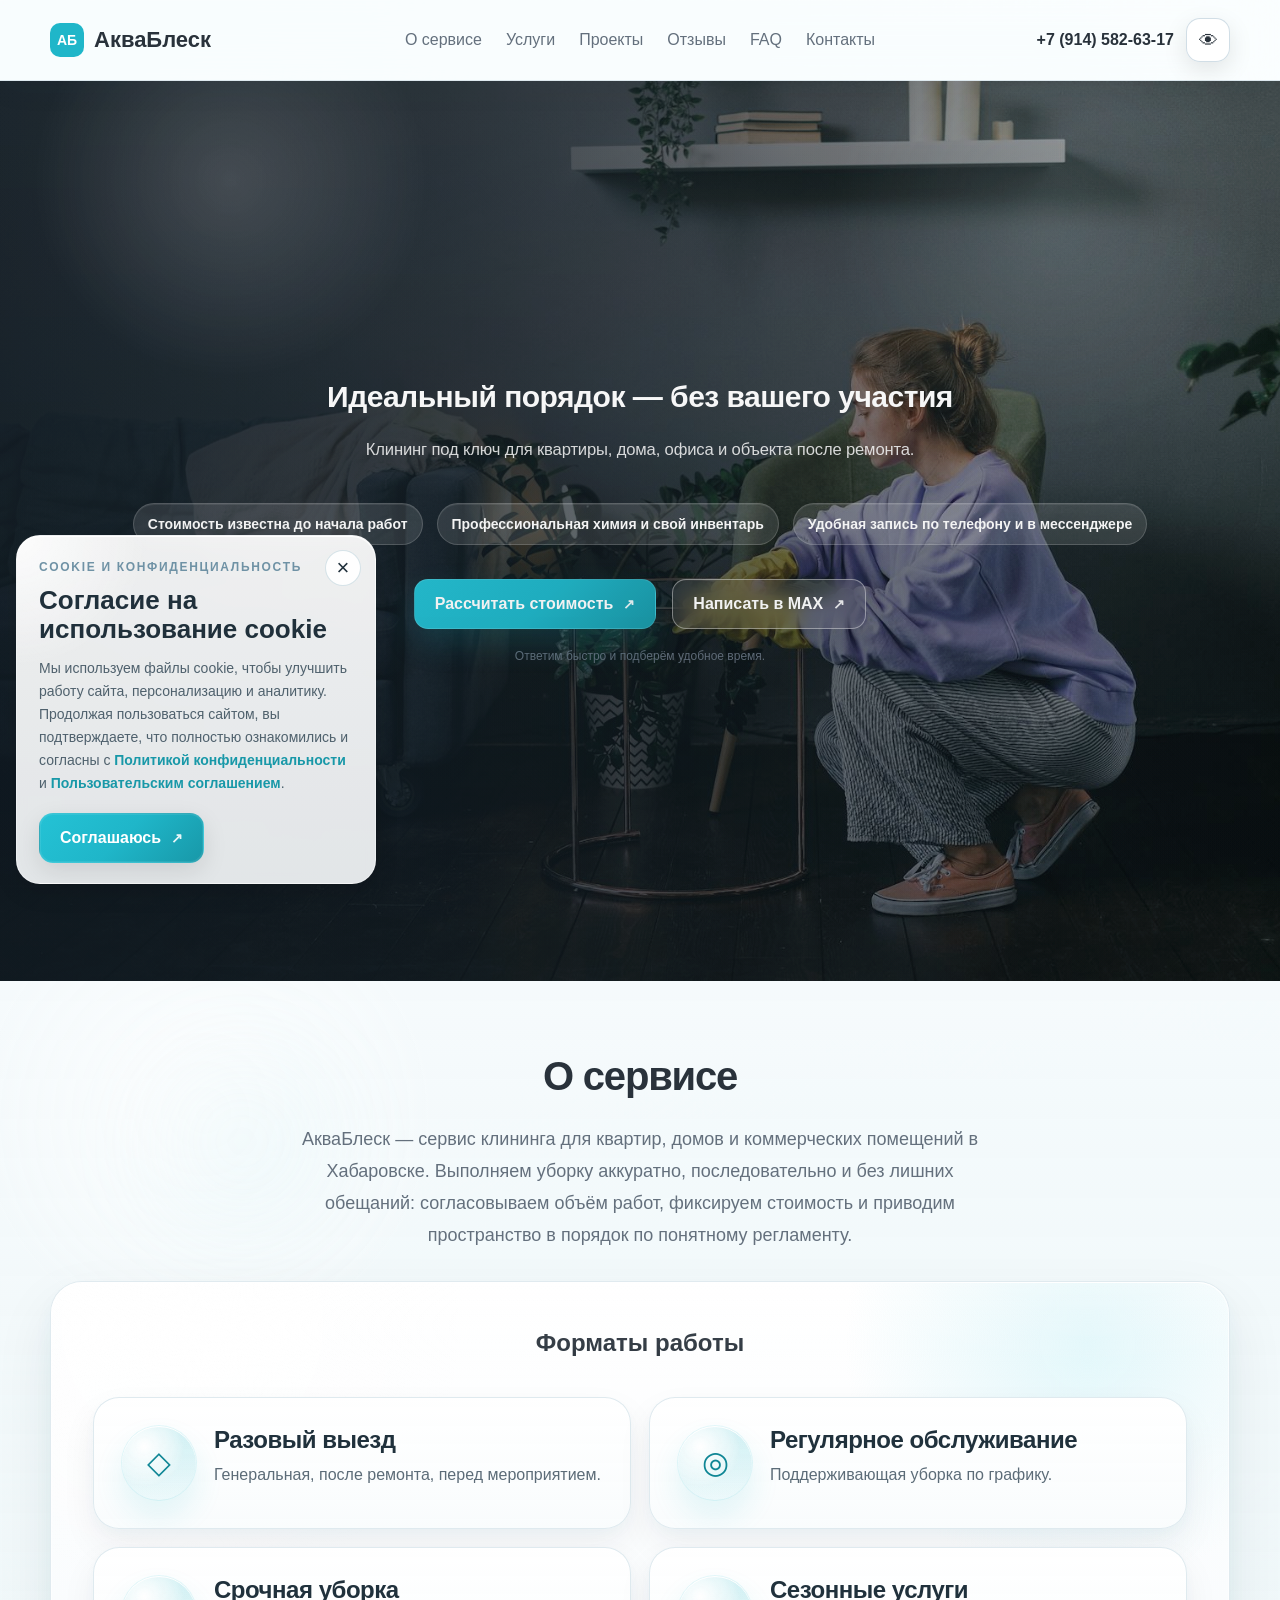
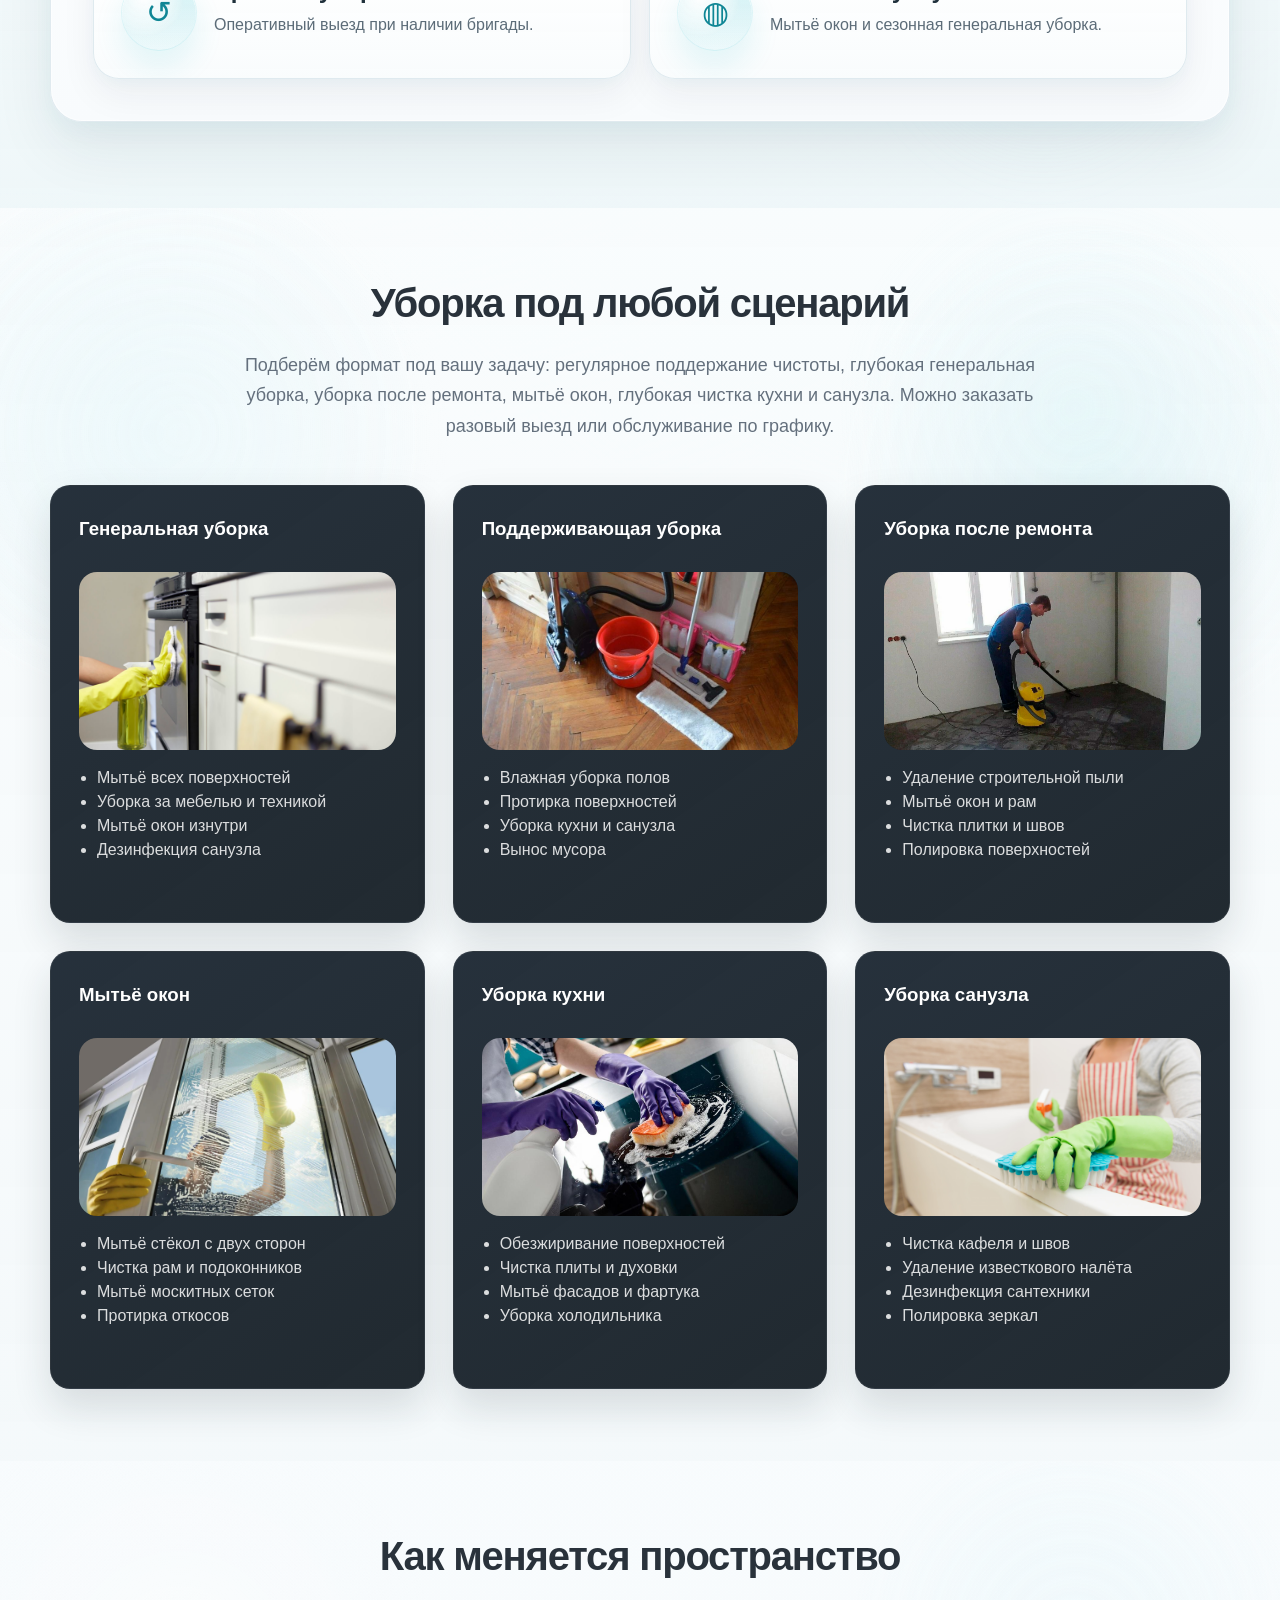
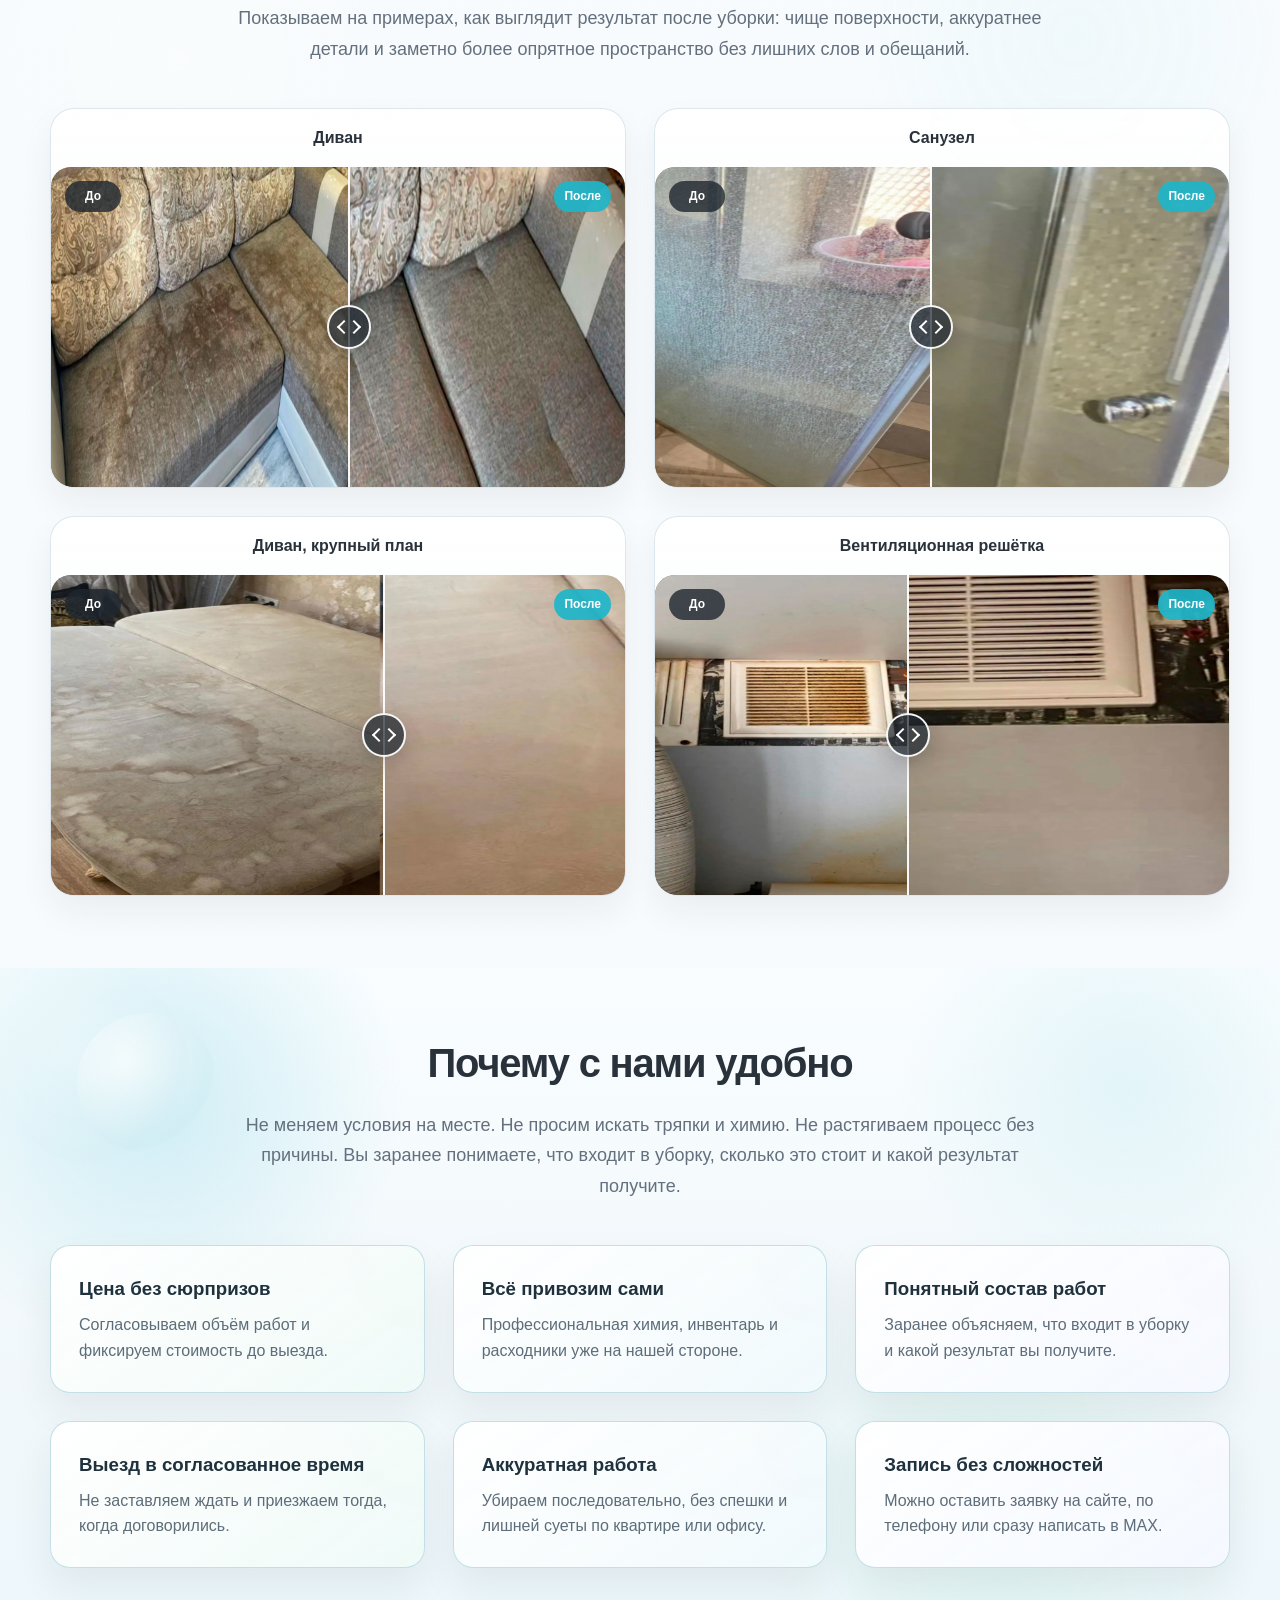
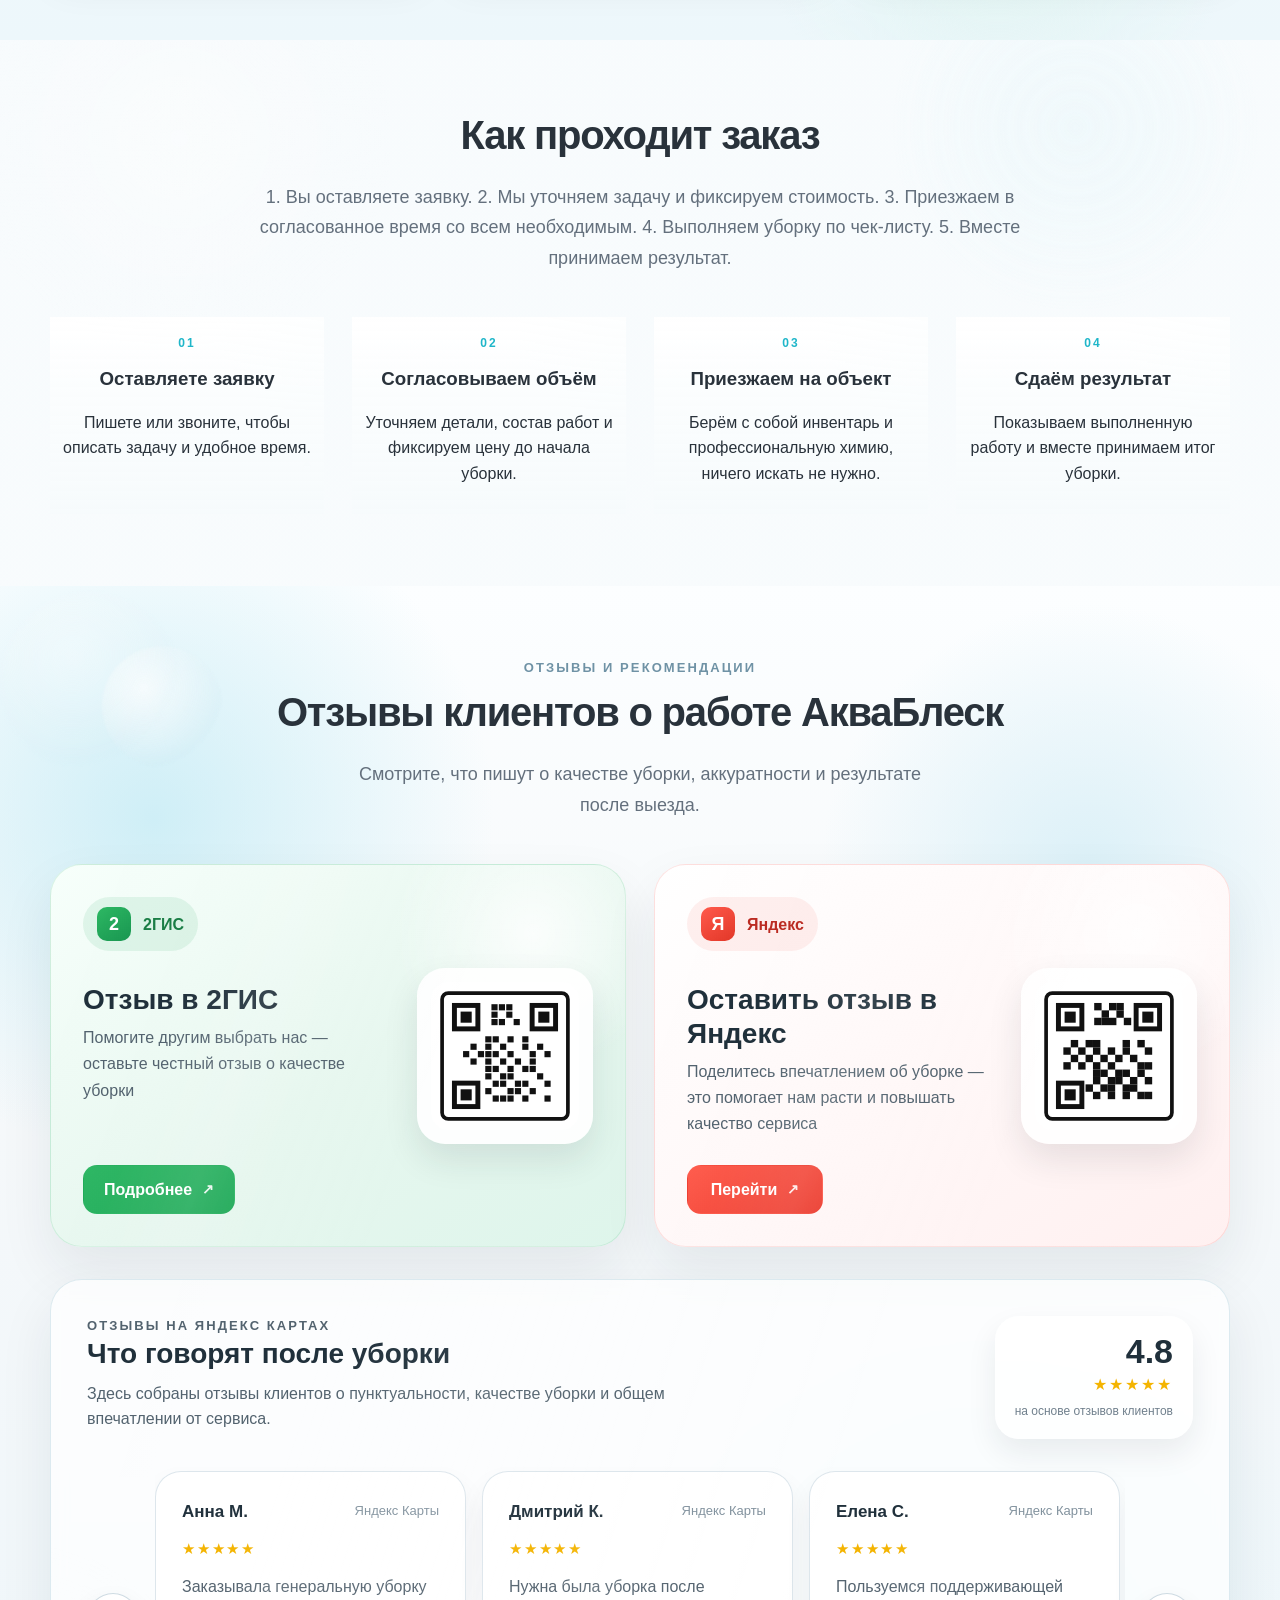
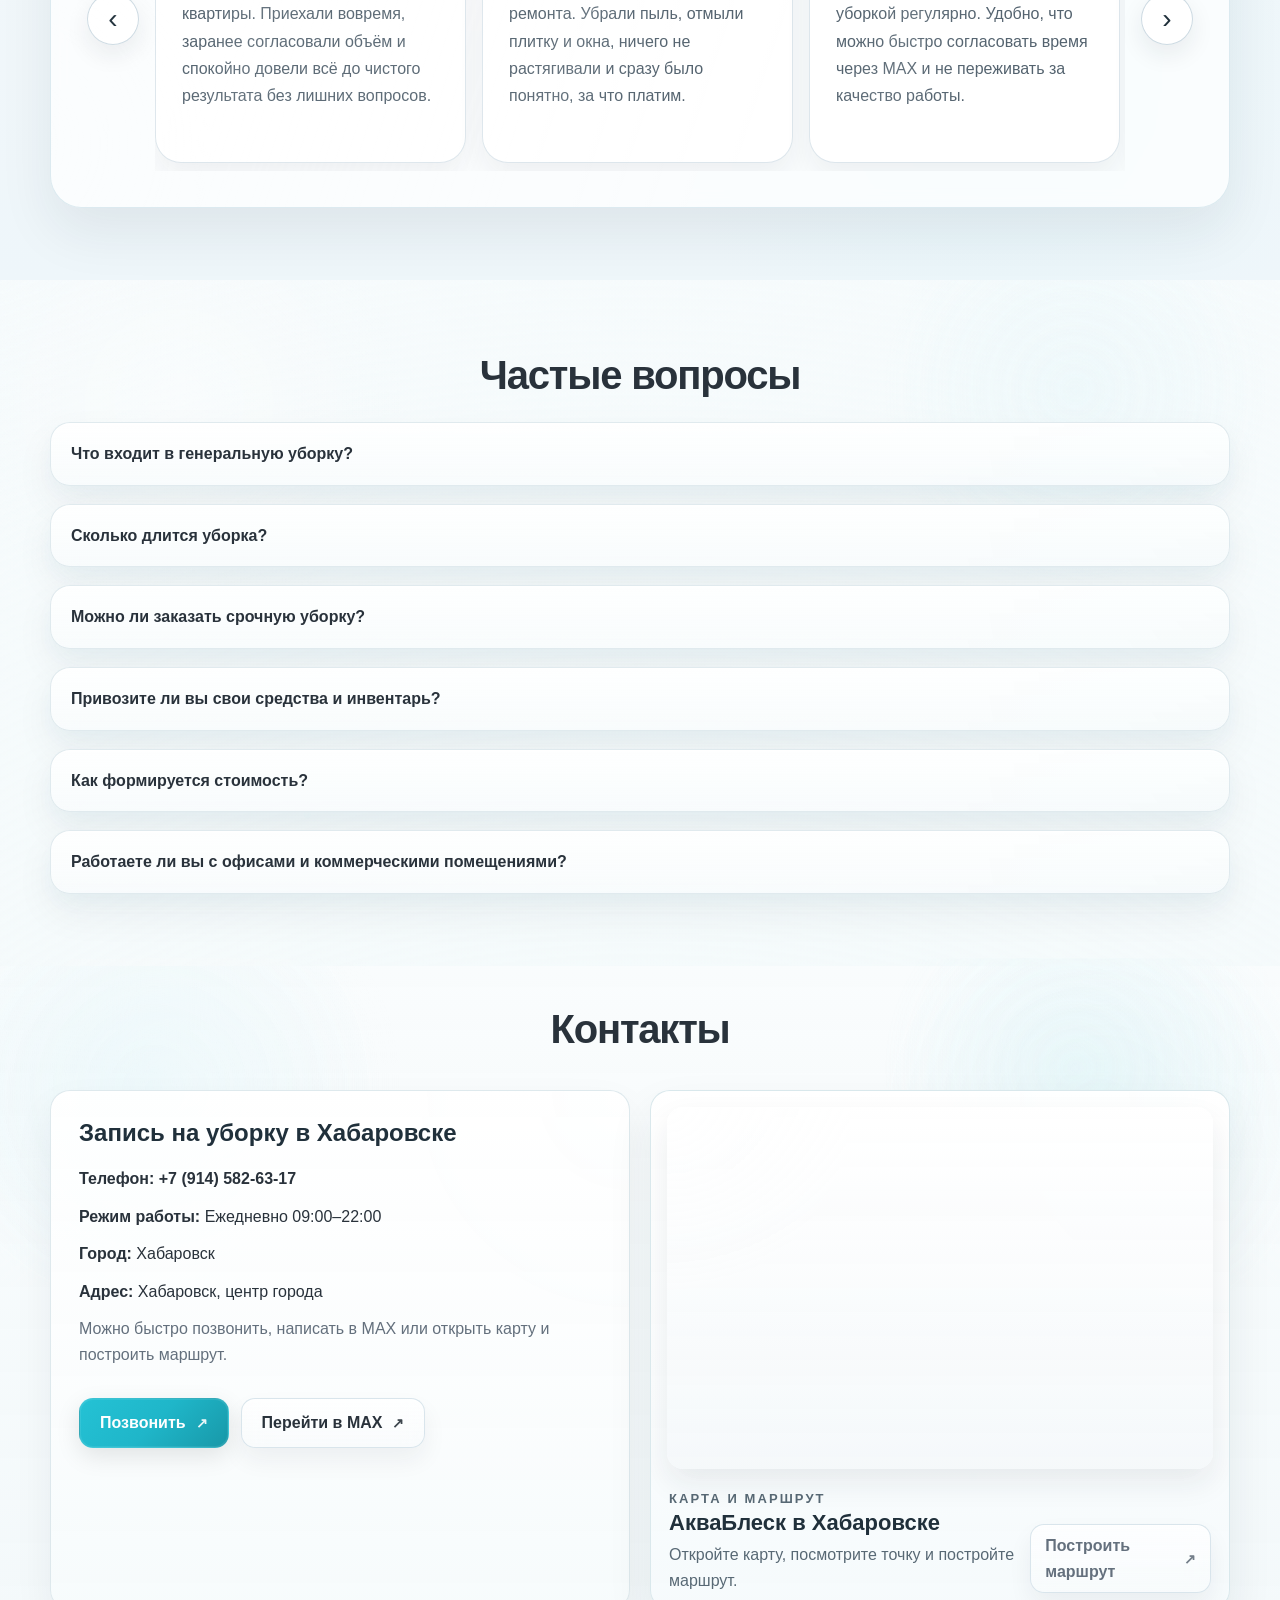
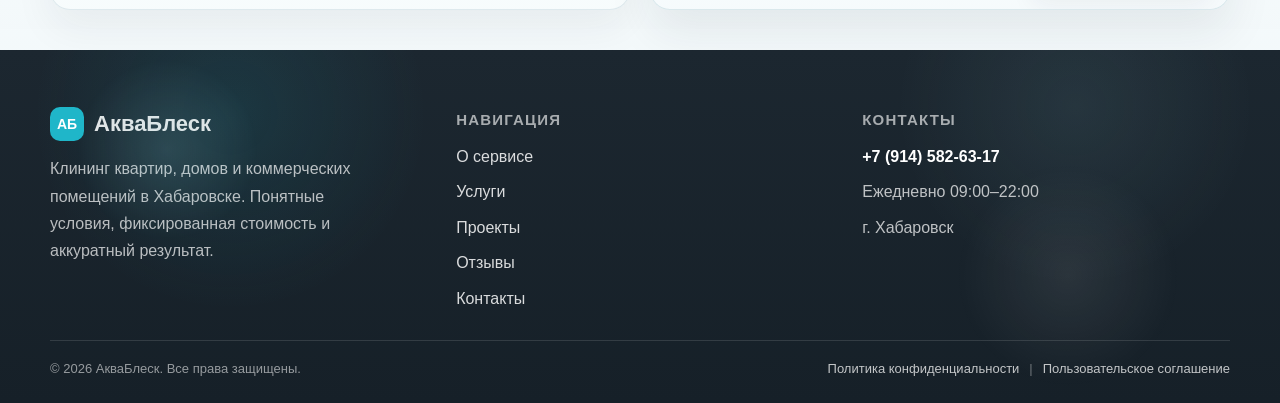
==== index.html @ ead81d48 "Initial commit Add project files and initial structure" ====
<!doctype html>
<html lang="ru">
<head>
  <meta charset="UTF-8">
  <meta name="viewport" content="width=device-width,initial-scale=1">
  <title>АкваБлеск | Клининг квартир, домов и офисов в Хабаровске</title>
  <meta name="description" content="Клининг квартир, домов и офисов в Хабаровске с фиксированной ценой до начала работ. Генеральная, поддерживающая уборка, после ремонта, окна, кухня и санузел.">
  <meta name="robots" content="index,follow,max-image-preview:large">
  <meta name="theme-color" content="#1fb6c9">
  <meta name="format-detection" content="telephone=no">
  <meta name="referrer" content="strict-origin-when-cross-origin">
  <meta name="apple-mobile-web-app-title" content="АкваБлеск">
  <meta name="application-name" content="АкваБлеск">
  <meta name="msapplication-TileColor" content="#1fb6c9">
  <meta name="geo.region" content="RU-KHA">
  <meta name="geo.placename" content="Хабаровск">
  <meta name="ICBM" content="48.480223, 135.071917">
  <link rel="canonical" href="./">
  <meta property="og:url" content="./">
  <meta http-equiv="Content-Security-Policy" content="default-src 'self'; img-src 'self' data: https:; style-src 'self'; script-src 'self'; font-src 'self' data:; frame-src 'self' https://www.google.com https://maps.google.com https://www.google.ru; object-src 'none'; base-uri 'self'; form-action 'self'; frame-ancestors 'none'; upgrade-insecure-requests">
  <meta http-equiv="Permissions-Policy" content="geolocation=(), microphone=(), camera=()">
  <meta property="og:type" content="website">
  <meta property="og:locale" content="ru_RU">
  <meta property="og:title" content="АкваБлеск | Клининг квартир, домов и офисов в Хабаровске">
  <meta property="og:description" content="Клининг в Хабаровске с фиксированной ценой до начала работ: квартиры, дома, офисы, после ремонта, окна, кухня и санузел.">
  <meta property="og:image" content="assets/hero-bg.jpg">
  <meta name="twitter:card" content="summary_large_image">
  <meta name="twitter:title" content="АкваБлеск | Клининг квартир, домов и офисов в Хабаровске">
  <meta name="twitter:description" content="Клининг в Хабаровске с фиксированной ценой, понятными условиями и быстрым расчётом стоимости.">
  <link rel="preload" as="image" href="assets/hero-bg.jpg" fetchpriority="high">
  <link rel="icon" type="image/svg+xml" href="favicon.svg">
  <link rel="icon" type="image/png" sizes="16x16" href="favicon-16x16.png">
  <link rel="icon" type="image/png" sizes="32x32" href="favicon-32x32.png">
  <link rel="icon" type="image/x-icon" href="favicon.ico">
  <link rel="apple-touch-icon" sizes="180x180" href="apple-touch-icon.png">
  <link rel="manifest" href="site.webmanifest">
  <script src="accessibility.js"></script>
  <link rel="stylesheet" href="style.css">
  <script type="application/ld+json">
    {
      "@context": "https://schema.org",
      "@type": "CleaningService",
      "@id": "./#organization",
      "name": "АкваБлеск",
      "description": "Клининг квартир, домов и офисов в Хабаровске с фиксированной ценой до начала работ.",
      "url": "./",
      "image": "assets/hero-bg.jpg",
      "logo": "favicon-512x512.png",
      "telephone": "+7-914-582-63-17",
      "priceRange": "$$",
      "areaServed": "Хабаровск",
      "address": {
        "@type": "PostalAddress",
        "addressLocality": "Хабаровск",
        "streetAddress": "центр города",
        "addressCountry": "RU"
      },
      "openingHoursSpecification": [
        {
          "@type": "OpeningHoursSpecification",
          "dayOfWeek": [
            "Monday",
            "Tuesday",
            "Wednesday",
            "Thursday",
            "Friday",
            "Saturday",
            "Sunday"
          ],
          "opens": "09:00",
          "closes": "22:00"
        }
      ]
    }
  </script>
  <script type="application/ld+json">
    {
      "@context": "https://schema.org",
      "@type": "FAQPage",
      "mainEntity": [
        {
          "@type": "Question",
          "name": "Что входит в генеральную уборку?",
          "acceptedAnswer": {
            "@type": "Answer",
            "text": "Генеральная уборка включает мытьё всех поверхностей, полов, окон изнутри, чистку сантехники, кухонной техники, удаление пыли с труднодоступных мест, уборку за мебелью и дезинфекцию санузла."
          }
        },
        {
          "@type": "Question",
          "name": "Сколько длится уборка?",
          "acceptedAnswer": {
            "@type": "Answer",
            "text": "Время зависит от площади и типа уборки. Поддерживающая уборка однокомнатной квартиры занимает 1,5–2 часа, генеральная — 4–6 часов."
          }
        },
        {
          "@type": "Question",
          "name": "Можно ли заказать срочную уборку?",
          "acceptedAnswer": {
            "@type": "Answer",
            "text": "Да, мы выполняем срочные заказы при наличии свободной бригады."
          }
        }
      ]
    }
  </script>
</head>
<body>
  <a class="skip-link" href="#main-content">Перейти к содержимому</a>
  <header class="site-header">
    <div class="container header-row">
      <a href="./index.html" class="brand js-home-brand">
        <span class="brand-mark">АБ</span>
        <span class="brand-text">АкваБлеск</span>
      </a>
      <nav class="nav desktop-nav" aria-label="Основная навигация">
        <a href="#home/about-company">О сервисе</a>
        <a href="#home/services">Услуги</a>
        <a href="#home/projects">Проекты</a>
        <a href="#home/reviews">Отзывы</a>
        <a href="#home/faq">FAQ</a>
        <a href="#home/contacts">Контакты</a>
      </nav>
      <div class="header-utilities">
        <div class="header-actions">
          <a class="phone-link call-link" data-site-phone-link data-site-phone-text href="tel:+79145826317" aria-label="Позвонить по номеру +7 914 582 63 17">+7 (914) 582-63-17</a>
        </div>
        <button class="accessibility-toggle" type="button" data-accessibility-toggle data-tooltip="Версия для слабовидящих" aria-label="Версия для слабовидящих" title="Версия для слабовидящих" aria-pressed="false">
          <span class="accessibility-toggle__icon" aria-hidden="true">👁</span>
          <span class="sr-only">Версия для слабовидящих</span>
        </button>
        <button class="menu-toggle" type="button" aria-expanded="false" aria-controls="mobile-menu">Меню</button>
      </div>
    </div>
    <nav id="mobile-menu" class="nav mobile-nav is-hidden" aria-label="Мобильная навигация">
      <a href="#home/about-company">О сервисе</a>
      <a href="#home/services">Услуги</a>
      <a href="#home/projects">Проекты</a>
      <a href="#home/reviews">Отзывы</a>
      <a href="#home/faq">FAQ</a>
      <a href="#home/contacts">Контакты</a>
      <a class="phone-link call-link" data-site-phone-link data-site-phone-text href="tel:+79145826317" aria-label="Позвонить по номеру +7 914 582 63 17">+7 (914) 582-63-17</a>
    </nav>
  </header>

  <main id="main-content" class="view" data-view="home">
    <section id="hero" class="section hero">
      <div class="container hero-grid">
        <div class="hero-universal">
          <div class="hero-visual">
            <img src="assets/hero-bg.jpg" alt="Светлый интерьер на первом экране сайта АкваБлеск">
          </div>
          <div class="hero-content">
            <div class="hero-copy">
              <h1 class="hero-title" aria-label="Идеальный порядок — без вашего участия">
                <span class="hero-title-layout hero-title-layout-desktop" aria-hidden="true">
                  <span class="hero-line">Идеальный порядок — без вашего участия</span>
                </span>
                <span class="hero-title-layout hero-title-layout-tablet" aria-hidden="true">
                  <span class="hero-line">Идеальный порядок —</span>
                  <span class="hero-line">без вашего участия</span>
                </span>
                <span class="hero-title-layout hero-title-layout-mobile" aria-hidden="true">
                  <span class="hero-line">Идеальный порядок —</span>
                  <span class="hero-line">без вашего</span>
                  <span class="hero-line">участия</span>
                </span>
              </h1>
              <p class="lead hero-subtitle">Клининг под ключ для квартиры, дома, офиса и объекта после ремонта.</p>
              <div class="trust-points">
                <span>Стоимость известна до начала работ</span>
                <span>Профессиональная химия и свой инвентарь</span>
                <span>Удобная запись по телефону и в мессенджере</span>
              </div>
              <div class="button-row">
                <button class="button primary js-open-order-modal" type="button">Рассчитать стоимость</button>
                <a class="button outline" data-max-link data-max-variant="hero" href="https://max.ru/" target="_blank" rel="noopener noreferrer" aria-label="Написать в MAX" title="Написать в MAX">Написать в MAX</a>
              </div>
              <p class="tiny muted hero-note">Ответим быстро и подберём удобное время.</p>
            </div>
          </div>
        </div>
      </div>
    </section>

    <section id="about-company" class="section service-showcase js-reveal-section">
      <div class="container narrow-wide">
        <div class="service-intro reveal-up">
          <h2 class="section-title">О сервисе</h2>
          <p class="lead muted center">АкваБлеск — сервис клининга для квартир, домов и коммерческих помещений в Хабаровске. Выполняем уборку аккуратно, последовательно и без лишних обещаний: согласовываем объём работ, фиксируем стоимость и приводим пространство в порядок по понятному регламенту.</p>
        </div>
        <div class="work-modes-panel js-parallax-panel reveal-up">
          <h3 class="sub-title center">Форматы работы</h3>
          <div class="work-modes-grid">
            <article class="work-mode-card reveal-up" style="--card-delay: 0ms;"><span class="work-mode-icon" aria-hidden="true">◇</span><div class="work-mode-copy"><h3>Разовый выезд</h3><p>Генеральная, после ремонта, перед мероприятием.</p></div></article>
            <article class="work-mode-card reveal-up" style="--card-delay: 70ms;"><span class="work-mode-icon" aria-hidden="true">◎</span><div class="work-mode-copy"><h3>Регулярное обслуживание</h3><p>Поддерживающая уборка по графику.</p></div></article>
            <article class="work-mode-card reveal-up" style="--card-delay: 140ms;"><span class="work-mode-icon" aria-hidden="true">↺</span><div class="work-mode-copy"><h3>Срочная уборка</h3><p>Оперативный выезд при наличии бригады.</p></div></article>
            <article class="work-mode-card reveal-up" style="--card-delay: 210ms;"><span class="work-mode-icon" aria-hidden="true">◍</span><div class="work-mode-copy"><h3>Сезонные услуги</h3><p>Мытьё окон и сезонная генеральная уборка.</p></div></article>
          </div>
        </div>
      </div>
    </section>

    <section id="services" class="section soft">
      <div class="container">
        <h2 class="section-title">Уборка под любой сценарий</h2>
        <p class="lead muted center section-subtitle">Подберём формат под вашу задачу: регулярное поддержание чистоты, глубокая генеральная уборка, уборка после ремонта, мытьё окон, глубокая чистка кухни и санузла. Можно заказать разовый выезд или обслуживание по графику.</p>
        <div class="grid three service-grid">
          <article class="service-card"><div class="service-card-body"><h3>Генеральная уборка</h3><div class="service-photo"><img src="assets/service-general-2026.jpg" alt="Генеральная уборка"></div><ul><li>Мытьё всех поверхностей</li><li>Уборка за мебелью и техникой</li><li>Мытьё окон изнутри</li><li>Дезинфекция санузла</li></ul></div></article>
          <article class="service-card"><div class="service-card-body"><h3>Поддерживающая уборка</h3><div class="service-photo"><img src="assets/service-maintenance-2026.jpg" alt="Поддерживающая уборка"></div><ul><li>Влажная уборка полов</li><li>Протирка поверхностей</li><li>Уборка кухни и санузла</li><li>Вынос мусора</li></ul></div></article>
          <article class="service-card"><div class="service-card-body"><h3>Уборка после ремонта</h3><div class="service-photo"><img src="assets/service-renovation-2026.jpg" alt="Уборка после ремонта"></div><ul><li>Удаление строительной пыли</li><li>Мытьё окон и рам</li><li>Чистка плитки и швов</li><li>Полировка поверхностей</li></ul></div></article>
          <article class="service-card"><div class="service-card-body"><h3>Мытьё окон</h3><div class="service-photo"><img src="assets/service-windows-2026.jpg" alt="Мытьё окон"></div><ul><li>Мытьё стёкол с двух сторон</li><li>Чистка рам и подоконников</li><li>Мытьё москитных сеток</li><li>Протирка откосов</li></ul></div></article>
          <article class="service-card"><div class="service-card-body"><h3>Уборка кухни</h3><div class="service-photo"><img src="assets/service-kitchen-2026.jpg" alt="Уборка кухни"></div><ul><li>Обезжиривание поверхностей</li><li>Чистка плиты и духовки</li><li>Мытьё фасадов и фартука</li><li>Уборка холодильника</li></ul></div></article>
          <article class="service-card"><div class="service-card-body"><h3>Уборка санузла</h3><div class="service-photo"><img src="assets/service-bathroom-2026.jpg" alt="Уборка санузла"></div><ul><li>Чистка кафеля и швов</li><li>Удаление известкового налёта</li><li>Дезинфекция сантехники</li><li>Полировка зеркал</li></ul></div></article>
        </div>
      </div>
    </section>

    <section id="projects" class="section">
      <div class="container narrow-wide">
        <h2 class="section-title">Как меняется пространство</h2>
        <p class="lead muted center section-subtitle">Показываем на примерах, как выглядит результат после уборки: чище поверхности, аккуратнее детали и заметно более опрятное пространство без лишних слов и обещаний.</p>
        <div class="grid two before-after-sliders">
          <article class="compare-card">
            <p class="center strong">Диван</p>
            <div class="compare-slider" data-start="52">
                  <img class="compare-base" src="assets/after-living-gray-2026.jpg" alt="После — Диван">
              <div class="compare-overlay" style="width:52%;">
                    <img src="assets/before-living-gray-2026.jpg" alt="До — Диван">
              </div>
              <span class="compare-label before">До</span>
              <span class="compare-label after">После</span>
              <div class="compare-divider" style="left:52%;"><span></span></div>
              <input class="compare-range" type="range" min="0" max="100" value="52" aria-label="Сравнение фото дивана">
            </div>
          </article>
          <article class="compare-card">
            <p class="center strong">Санузел</p>
            <div class="compare-slider" data-start="48">
                  <img class="compare-base" src="assets/after-shower-2026.jpg" alt="После — Санузел">
              <div class="compare-overlay" style="width:48%;">
                    <img src="assets/before-shower-2026.jpg" alt="До — Санузел">
              </div>
              <span class="compare-label before">До</span>
              <span class="compare-label after">После</span>
              <div class="compare-divider" style="left:48%;"><span></span></div>
              <input class="compare-range" type="range" min="0" max="100" value="48" aria-label="Сравнение фото санузла">
            </div>
          </article>
          <article class="compare-card">
            <p class="center strong">Диван, крупный план</p>
            <div class="compare-slider" data-start="58">
                  <img class="compare-base" src="assets/after-living-beige-2026.jpg" alt="После — Диван, крупный план">
              <div class="compare-overlay" style="width:58%;">
                    <img src="assets/before-living-beige-2026.jpg" alt="До — Диван, крупный план">
              </div>
              <span class="compare-label before">До</span>
              <span class="compare-label after">После</span>
              <div class="compare-divider" style="left:58%;"><span></span></div>
              <input class="compare-range" type="range" min="0" max="100" value="58" aria-label="Сравнение фото дивана крупный план">
            </div>
          </article>
          <article class="compare-card">
            <p class="center strong">Вентиляционная решётка</p>
            <div class="compare-slider" data-start="44">
                  <img class="compare-base" src="assets/after-vent-2026.jpg" alt="После — Вентиляционная решётка">
              <div class="compare-overlay" style="width:44%;">
                    <img src="assets/before-vent-2026.jpg" alt="До — Вентиляционная решётка">
              </div>
              <span class="compare-label before">До</span>
              <span class="compare-label after">После</span>
              <div class="compare-divider" style="left:44%;"><span></span></div>
              <input class="compare-range" type="range" min="0" max="100" value="44" aria-label="Сравнение фото вентиляционной решётки">
            </div>
          </article>
        </div>
      </div>
    </section>

    <section class="section advantages-section">
      <div class="container">
        <h2 class="section-title">Почему с нами удобно</h2>
        <p class="lead muted center section-subtitle">Не меняем условия на месте. Не просим искать тряпки и химию. Не растягиваем процесс без причины. Вы заранее понимаете, что входит в уборку, сколько это стоит и какой результат получите.</p>
        <div class="grid three advantages-grid">
          <article class="card advantage-tone"><h3>Цена без сюрпризов</h3><p>Согласовываем объём работ и фиксируем стоимость до выезда.</p></article>
          <article class="card advantage-tone"><h3>Всё привозим сами</h3><p>Профессиональная химия, инвентарь и расходники уже на нашей стороне.</p></article>
          <article class="card advantage-tone"><h3>Понятный состав работ</h3><p>Заранее объясняем, что входит в уборку и какой результат вы получите.</p></article>
          <article class="card advantage-tone"><h3>Выезд в согласованное время</h3><p>Не заставляем ждать и приезжаем тогда, когда договорились.</p></article>
          <article class="card advantage-tone"><h3>Аккуратная работа</h3><p>Убираем последовательно, без спешки и лишней суеты по квартире или офису.</p></article>
          <article class="card advantage-tone"><h3>Запись без сложностей</h3><p>Можно оставить заявку на сайте, по телефону или сразу написать в MAX.</p></article>
        </div>
      </div>
    </section>

    <section class="section">
      <div class="container">
        <h2 class="section-title">Как проходит заказ</h2>
        <p class="lead muted center section-subtitle">1. Вы оставляете заявку. 2. Мы уточняем задачу и фиксируем стоимость. 3. Приезжаем в согласованное время со всем необходимым. 4. Выполняем уборку по чек-листу. 5. Вместе принимаем результат.</p>
        <div class="grid four centered-grid">
          <article class="step-card"><span class="step-num">01</span><h3>Оставляете заявку</h3><p>Пишете или звоните, чтобы описать задачу и удобное время.</p></article>
          <article class="step-card"><span class="step-num">02</span><h3>Согласовываем объём</h3><p>Уточняем детали, состав работ и фиксируем цену до начала уборки.</p></article>
          <article class="step-card"><span class="step-num">03</span><h3>Приезжаем на объект</h3><p>Берём с собой инвентарь и профессиональную химию, ничего искать не нужно.</p></article>
          <article class="step-card"><span class="step-num">04</span><h3>Сдаём результат</h3><p>Показываем выполненную работу и вместе принимаем итог уборки.</p></article>
        </div>
      </div>
    </section>


    <section id="reviews" class="section reviews-section">
      <div class="container">
        <div class="section-heading">
          <p class="eyebrow">Отзывы и рекомендации</p>
          <h2 class="section-title left">Отзывы клиентов о работе АкваБлеск</h2>
          <p class="lead muted reviews-lead">Смотрите, что пишут о качестве уборки, аккуратности и результате после выезда.</p>
        </div>
        <div class="grid two review-cards">
          <article class="review-card review-card-gis" data-review-card="gis">
            <div class="review-copy">
              <div class="review-logo review-logo-gis">
                <span class="review-logo-mark">2</span>
                <span class="review-logo-text">2ГИС</span>
              </div>
              <h3 data-review-title>Оставить отзыв в 2ГИС</h3>
              <p data-review-text>Если уже работали с нами, можно быстро перейти на страницу компании и оставить отзыв о качестве уборки.</p>
              <a class="button review-button gis-solid" data-review-link href="#" target="_blank" rel="noopener noreferrer">Перейти к отзыву</a>
            </div>
            <div class="qr-shell">
              <a data-review-qr-link href="#" target="_blank" rel="noopener noreferrer" aria-label="Открыть QR-ссылку 2ГИС">
                <img data-review-qr src="assets/qr-2gis.svg" alt="QR-код для отзыва в 2ГИС">
              </a>
            </div>
          </article>
          <article class="review-card review-card-yandex" data-review-card="yandex">
            <div class="review-copy">
              <div class="review-logo review-logo-yandex">
                <span class="review-logo-mark">Я</span>
                <span class="review-logo-text">Яндекс</span>
              </div>
              <h3 data-review-title>Оставить отзыв в Яндекс</h3>
              <p data-review-text>Переходите на карточку компании в Яндекс Картах и поделитесь впечатлением о результате уборки.</p>
              <a class="button review-button yandex-solid" data-review-link href="#" target="_blank" rel="noopener noreferrer">Перейти</a>
            </div>
            <div class="qr-shell">
              <a data-review-qr-link href="#" target="_blank" rel="noopener noreferrer" aria-label="Открыть QR-ссылку Яндекс">
                <img data-review-qr src="assets/qr-yandex.svg" alt="QR-код для отзыва в Яндекс">
              </a>
            </div>
          </article>
        </div>
        <div class="reviews-widget">
          <div class="reviews-widget-head">
            <div>
              <p class="eyebrow widget-eyebrow">Отзывы на Яндекс Картах</p>
              <h3>Что говорят после уборки</h3>
              <p>Здесь собраны отзывы клиентов о пунктуальности, качестве уборки и общем впечатлении от сервиса.</p>
            </div>
            <div class="reviews-widget-rating">
              <span class="rating-value">4.8</span>
              <span class="rating-stars">★★★★★</span>
              <span class="rating-note">на основе отзывов клиентов</span>
            </div>
          </div>
          <div class="reviews-slider-shell">
            <button class="reviews-nav reviews-prev" type="button" aria-label="Показать предыдущие отзывы">‹</button>
            <div class="reviews-slider" data-slider="reviews">
              <article class="review-slide">
                <div class="review-slide-head">
                  <strong>Анна М.</strong>
                  <span>Яндекс Карты</span>
                </div>
                <div class="review-slide-stars">★★★★★</div>
                <p>Заказывала генеральную уборку квартиры. Приехали вовремя, заранее согласовали объём и спокойно довели всё до чистого результата без лишних вопросов.</p>
              </article>
              <article class="review-slide">
                <div class="review-slide-head">
                  <strong>Дмитрий К.</strong>
                  <span>Яндекс Карты</span>
                </div>
                <div class="review-slide-stars">★★★★★</div>
                <p>Нужна была уборка после ремонта. Убрали пыль, отмыли плитку и окна, ничего не растягивали и сразу было понятно, за что платим.</p>
              </article>
              <article class="review-slide">
                <div class="review-slide-head">
                  <strong>Елена С.</strong>
                  <span>Яндекс Карты</span>
                </div>
                <div class="review-slide-stars">★★★★★</div>
            <p>Пользуемся поддерживающей уборкой регулярно. Удобно, что можно быстро согласовать время через MAX и не переживать за качество работы.</p>
              </article>
              <article class="review-slide">
                <div class="review-slide-head">
                  <strong>Марина П.</strong>
                  <span>Яндекс Карты</span>
                </div>
                <div class="review-slide-stars">★★★★★</div>
                <p>Заказывала уборку кухни и санузла. Хорошо отмыли сложные места, плитку и смесители, после визита всё выглядело действительно аккуратно и свежо.</p>
              </article>
            </div>
            <button class="reviews-nav reviews-next" type="button" aria-label="Показать следующие отзывы">›</button>
          </div>
        </div>
      </div>
    </section>

    <section id="faq" class="section">
      <div class="container narrow">
        <h2 class="section-title">Частые вопросы</h2>
        <div class="faq-list">
          <article class="faq-item"><button class="faq-trigger" type="button" aria-expanded="false">Что входит в генеральную уборку?</button><div class="faq-content"><p>Состав работ зависит от задачи, но обычно включает глубокую уборку всех поверхностей, полов, кухни, санузла, техники, пыли в труднодоступных местах и другие согласованные зоны.</p></div></article>
          <article class="faq-item"><button class="faq-trigger" type="button" aria-expanded="false">Сколько длится уборка?</button><div class="faq-content"><p>Точное время зависит от площади, степени загрязнения и выбранного формата. После уточнения задачи сразу говорим ориентир по времени и стоимости.</p></div></article>
          <article class="faq-item"><button class="faq-trigger" type="button" aria-expanded="false">Можно ли заказать срочную уборку?</button><div class="faq-content"><p>Да, если на нужное время есть свободное окно в графике. Лучше написать или позвонить как можно раньше, чтобы мы сразу проверили выезд.</p></div></article>
          <article class="faq-item"><button class="faq-trigger" type="button" aria-expanded="false">Привозите ли вы свои средства и инвентарь?</button><div class="faq-content"><p>Да. Мы приезжаем со своей химией, инвентарём и расходниками, поэтому вам не нужно ничего готовить заранее.</p></div></article>
          <article class="faq-item"><button class="faq-trigger" type="button" aria-expanded="false">Как формируется стоимость?</button><div class="faq-content"><p>Стоимость зависит от площади, состояния помещения и состава работ. Сначала уточняем задачу, после этого фиксируем цену до начала уборки.</p></div></article>
          <article class="faq-item"><button class="faq-trigger" type="button" aria-expanded="false">Работаете ли вы с офисами и коммерческими помещениями?</button><div class="faq-content"><p>Да, берём в работу офисы, кабинеты, небольшие коммерческие помещения и другие объекты, где нужна регулярная или разовая уборка.</p></div></article>
        </div>
      </div>
    </section>

    <section id="contacts" class="section soft">
      <div class="container">
        <h2 class="section-title">Контакты</h2>
        <div class="grid two contacts-grid">
          <div class="cardless contact-block">
            <h3>Запись на уборку в Хабаровске</h3>
            <p><strong>Телефон:</strong> <a class="call-link phone-link" data-site-phone-link data-site-phone-text href="tel:+79145826317" aria-label="Позвонить по номеру +7 914 582 63 17">+7 (914) 582-63-17</a></p>
            <p><strong>Режим работы:</strong> <span data-site-hours>Ежедневно с 09:00 до 22:00</span></p>
            <p><strong>Город:</strong> <span data-site-city>Хабаровск</span></p>
            <p><strong>Адрес:</strong> <span data-map-address-text>Хабаровск, центр города</span></p>
            <p class="muted">Можно быстро позвонить, написать в MAX или открыть карту и построить маршрут.</p>
            <div class="button-row"><a class="button primary call-link" data-site-phone-link href="tel:+79145826317" aria-label="Позвонить по номеру +7 914 582 63 17">Позвонить</a><a class="button outline" data-max-link data-max-variant="contacts" href="https://max.ru/" target="_blank" rel="noopener noreferrer" aria-label="Перейти в MAX" title="Перейти в MAX">Написать в MAX</a></div>
          </div>
          <div class="map-card map-box">
            <div class="map-frame-shell">
              <iframe class="map-frame" data-map-embed title="Карта АкваБлеск" loading="lazy" referrerpolicy="no-referrer-when-downgrade" src="about:blank"></iframe>
            </div>
            <div class="map-meta">
              <div>
                <p class="eyebrow">Карта и маршрут</p>
                <h3 data-map-title>АкваБлеск в Хабаровске</h3>
                <p data-map-note>Откройте карту, чтобы посмотреть точку, адрес и построить маршрут.</p>
              </div>
              <a class="button outline small" data-map-route href="https://www.google.com/maps" target="_blank" rel="noopener noreferrer">Построить маршрут</a>
            </div>
          </div>
        </div>
      </div>
    </section>
  </main>

  <main class="view is-hidden" data-view="services-page">
    <section class="section"><div class="container narrow-wide"><h1 class="section-title">Наши услуги</h1><div class="page-stack"><article class="page-service"><img src="assets/service-general-2026.jpg" alt="Генеральная уборка"><div><h2>Генеральная уборка</h2><p>Подходит, когда нужно привести квартиру, дом или офис в полный порядок: тщательно пройтись по поверхностям, кухне, санузлу и всем зонам, которые давно откладывались.</p><a class="button primary" href="#home/calculator">Рассчитать стоимость</a></div></article><article class="page-service reverse"><img src="assets/service-maintenance-2026.jpg" alt="Поддерживающая уборка"><div><h2>Поддерживающая уборка</h2><p>Регулярный формат для тех, кто хочет поддерживать чистоту без постоянной нагрузки на себя. Согласовываем график и приезжаем в удобное время.</p><a class="button primary" href="#home/calculator">Рассчитать стоимость</a></div></article><article class="page-service"><img src="assets/service-renovation-2026.jpg" alt="Уборка после ремонта"><div><h2>Уборка после ремонта</h2><p>Убираем строительную пыль, следы смесей, загрязнения на плитке, окнах и поверхностях, чтобы помещение было готово к нормальной жизни или работе.</p><a class="button primary" href="#home/calculator">Рассчитать стоимость</a></div></article><article class="page-service reverse"><img src="assets/service-windows-2026.jpg" alt="Мытьё окон"><div><h2>Мытьё окон</h2><p>Отмываем стёкла, рамы, подоконники и откосы, чтобы окна снова пропускали свет и выглядели аккуратно без разводов и пыли.</p><a class="button primary" href="#home/calculator">Рассчитать стоимость</a></div></article><article class="page-service"><img src="assets/service-kitchen-2026.jpg" alt="Уборка кухни"><div><h2>Уборка кухни</h2><p>Глубокая чистка кухни с акцентом на рабочие поверхности, фасады, плиту, духовку, вытяжку и другие зоны, где быстрее всего накапливаются жир и загрязнения.</p><a class="button primary" href="#home/calculator">Рассчитать стоимость</a></div></article><article class="page-service reverse"><img src="assets/service-bathroom-2026.jpg" alt="Уборка санузла"><div><h2>Уборка санузла</h2><p>Тщательно очищаем плитку, сантехнику, швы, смесители, зеркала и другие поверхности, чтобы санузел выглядел чисто, аккуратно и свежо.</p><a class="button primary" href="#home/calculator">Рассчитать стоимость</a></div></article></div></div></section>
  </main>

  <main class="view is-hidden" data-view="reviews-page">
    <section class="section"><div class="container narrow-wide"><h1 class="section-title">Отзывы</h1><div class="grid two"><article class="card rating-card gis"><h3>2ГИС</h3><p class="stars gis">★★★★★ <span>4.9</span></p><button class="button gis outline-fill" type="button">Смотреть отзывы в 2ГИС</button></article><article class="card rating-card yandex"><h3>Яндекс</h3><p class="stars yandex">★★★★★ <span>4.8</span></p><button class="button yandex outline-fill" type="button">Смотреть отзывы в Яндексе</button></article></div><h2 class="sub-title">Отзывы клиентов</h2><article class="card text-card"><strong>Анна М.</strong><p>Заказывала генеральную уборку квартиры. Всё заранее обсудили, стоимость не менялась, результатом осталась довольна.</p></article><article class="card text-card"><strong>Дмитрий К.</strong><p>Убирали офис после ремонта. Приехали вовремя, спокойно всё сделали и оставили после себя действительно чистое помещение.</p></article><article class="card text-card"><strong>Елена С.</strong><p>Периодически заказываю поддерживающую уборку. Нравится, что можно быстро договориться по времени и не переживать за результат.</p></article></div></section>
  </main>

  <main class="view is-hidden" data-view="contacts-page">
    <section class="section"><div class="container narrow-wide"><h1 class="section-title">Контакты</h1><div class="grid two contacts-grid"><div class="contact-block"><p><strong>Телефон:</strong> <a class="call-link phone-link" data-site-phone-link data-site-phone-text href="tel:+79145826317" aria-label="Позвонить по номеру +7 914 582 63 17">+7 (914) 582-63-17</a></p><p><strong>Режим работы:</strong> <span data-site-hours>Ежедневно с 09:00 до 22:00</span></p><p><strong>Город:</strong> <span data-site-city>Хабаровск</span></p><p><strong>Адрес:</strong> <span data-map-address-text>Хабаровск, центр города</span></p><div class="button-row"><a class="button primary call-link" data-site-phone-link href="tel:+79145826317" aria-label="Позвонить по номеру +7 914 582 63 17">Позвонить</a><a class="button outline" data-max-link data-max-variant="contacts" href="https://max.ru/" target="_blank" rel="noopener noreferrer" aria-label="Перейти в MAX" title="Перейти в MAX">Написать в MAX</a></div><div class="map-card map-box small-map"><div class="map-frame-shell"><iframe class="map-frame" data-map-embed title="Карта АкваБлеск" loading="lazy" referrerpolicy="no-referrer-when-downgrade" src="about:blank"></iframe></div><div class="map-meta"><div><h3 data-map-title>АкваБлеск в Хабаровске</h3><p data-map-note>Откройте карту, чтобы посмотреть точку, адрес и построить маршрут.</p></div><a class="button outline small" data-map-route href="https://www.google.com/maps" target="_blank" rel="noopener noreferrer">Построить маршрут</a></div></div></div><form class="card form js-lead-form" novalidate><input class="hp-field" type="text" name="company" tabindex="-1" autocomplete="off" aria-hidden="true"><input type="hidden" name="form_name" value="contact-request"><h2>Оставьте заявку</h2><input name="name" placeholder="Как к вам обращаться" required><input name="phone" type="tel" placeholder="Телефон для связи" required><input name="email" type="email" placeholder="E-mail для подтверждения (необязательно)"><textarea name="message" placeholder="Коротко опишите задачу, адрес или удобное время"></textarea><button class="button primary" type="submit">Отправить заявку</button><p class="form-status" aria-live="polite"></p><p class="tiny muted">После отправки свяжемся, уточним детали и предложим удобное время выезда.</p></form></div></div></section>
  </main>

  <main class="view is-hidden" data-view="privacy">
    <section class="section"><div class="container narrow privacy"><h1 class="section-title left">Политика конфиденциальности</h1><p class="policy-subtitle">Политика обработки персональных данных</p><h2>1. Общие положения</h2><p>Настоящая Политика обработки персональных данных определяет порядок обработки и защиты персональных данных пользователей сайта АкваБлеск (далее — «Сайт»).</p><p>Оператором персональных данных является [ИП ФИО / ООО «Название»], ИНН [указать], ОГРНИП/ОГРН [указать], адрес: [указать], e-mail: [указать], телефон: +7 (914) 582-63-17.</p><p>Настоящая Политика разработана во исполнение требований Федерального закона от 27.07.2006 № 152-ФЗ «О персональных данных».</p><h2>2. Какие данные обрабатываются</h2><p>Оператор может обрабатывать следующие персональные данные пользователя: имя, номер телефона, адрес электронной почты, адрес оказания услуги, содержание сообщения, а также иные сведения, которые пользователь добровольно указывает в форме заявки или при обращении по контактам, размещённым на Сайте.</p><p>Также могут обрабатываться технические данные: IP-адрес, сведения о браузере и устройстве, дата и время посещения, файлы cookie, сведения о действиях на Сайте, если это необходимо для работы сайта, аналитики и безопасности.</p><h2>3. Цели обработки персональных данных</h2><p>Персональные данные обрабатываются в целях: обработки заявок и обратной связи с пользователем; консультации по услугам; заключения и исполнения договора на оказание клининговых услуг; согласования даты, времени и адреса оказания услуг; повышения качества сервиса; обеспечения безопасности и корректной работы Сайта; ведения статистики посещений при использовании аналитических сервисов.</p><p>Рекламные и информационные сообщения о скидках, акциях и специальных предложениях направляются только при наличии отдельного предварительного согласия пользователя.</p><h2>4. Правовые основания обработки</h2><p>Оператор обрабатывает персональные данные на основании: согласия субъекта персональных данных; необходимости обработки для заключения и исполнения договора по инициативе пользователя; исполнения обязанностей, возложенных на оператора законодательством Российской Федерации.</p><h2>5. Порядок обработки и хранения</h2><p>Обработка персональных данных осуществляется с использованием средств автоматизации и без их использования. Оператор вправе осуществлять сбор, запись, систематизацию, накопление, хранение, уточнение, использование, передачу, блокирование, удаление и уничтожение персональных данных в пределах заявленных целей обработки.</p><p>При сборе персональных данных граждан Российской Федерации Оператор обеспечивает запись, систематизацию, накопление, хранение, уточнение и извлечение персональных данных с использованием баз данных, находящихся на территории Российской Федерации.</p><p>Персональные данные хранятся не дольше, чем этого требуют цели обработки, если иной срок не установлен законом или договором. По достижении целей обработки либо при утрате необходимости в их достижении данные подлежат удалению или уничтожению.</p><h2>6. Передача персональных данных третьим лицам</h2><p>Оператор не раскрывает персональные данные третьим лицам, за исключением случаев, предусмотренных законодательством Российской Федерации, а также случаев, когда передача необходима для достижения целей обработки и осуществляется лицам, привлекаемым Оператором по договору для обеспечения работы сайта, связи с клиентами, хранения заявок, телефонии, CRM, хостинга и иных сопутствующих сервисов, при условии соблюдения ими требований конфиденциальности и безопасности персональных данных.</p><h2>7. Защита персональных данных</h2><p>Оператор принимает необходимые правовые, организационные и технические меры для защиты персональных данных от неправомерного или случайного доступа, уничтожения, изменения, блокирования, копирования, предоставления, распространения, а также от иных неправомерных действий в отношении персональных данных.</p><h2>8. Cookie и веб-аналитика</h2><p>Сайт может использовать файлы cookie и сервисы веб-аналитики, в том числе Яндекс.Метрику, для анализа посещаемости, улучшения работы сайта и оценки эффективности рекламы.</p><p>При использовании аналитических сервисов Оператор не передаёт в них персональные идентификаторы в открытом виде, включая номер телефона и адрес электронной почты, если иное прямо не предусмотрено настройками сервиса и отдельными законными основаниями. Яндекс.Метрика отдельно указывает, что телефон и e-mail относятся к идентификационным данным, передача которых в Метрику запрещена, кроме специально предусмотренных функций сервиса.</p><h2>9. Права субъекта персональных данных</h2><p>Пользователь вправе получать информацию о факте обработки его персональных данных, требовать уточнения, блокирования или уничтожения персональных данных, если они являются неполными, устаревшими, неточными, незаконно полученными или не являются необходимыми для заявленной цели обработки, а также отзывать согласие на обработку персональных данных.</p><p>Для реализации своих прав пользователь может направить обращение Оператору по контактам, указанным в настоящей Политике. Ответ предоставляется в сроки, установленные законодательством Российской Федерации, как правило в течение 10 рабочих дней с возможным продлением не более чем на 5 рабочих дней при наличии законных оснований.</p><h2>10. Изменение политики</h2><p>Оператор вправе вносить изменения в настоящую Политику. Актуальная редакция Политики размещается на Сайте и вступает в силу с момента её публикации, если иное не предусмотрено новой редакцией.</p></div></section>
  </main>

  <main class="view is-hidden" data-view="user-agreement">
    <section class="section"><div class="container narrow privacy"><h1 class="section-title left">Пользовательское соглашение</h1><p class="policy-subtitle">Условия использования сайта</p><h2>1. Общие условия</h2><p>Настоящее Пользовательское соглашение регулирует порядок использования сайта АкваБлеск и материалов, размещённых на нём.</p><p>Используя сайт, пользователь подтверждает, что ознакомился с настоящими условиями и принимает их в полном объёме.</p><h2>2. Информация на сайте</h2><p>Информация об услугах, стоимости, сроках и иных условиях носит справочный характер и может уточняться при обращении через форму, по телефону или в MAX.</p><h2>3. Ограничение ответственности</h2><p>Администрация сайта принимает разумные меры для актуальности информации, однако не гарантирует отсутствие технических ошибок, временной недоступности отдельных разделов и иных обстоятельств, связанных с работой сети Интернет и сторонних сервисов.</p><h2>4. Использование материалов</h2><p>Тексты, дизайн, графика и иные материалы сайта не могут использоваться, копироваться или распространяться без разрешения правообладателя, за исключением случаев, прямо предусмотренных законодательством Российской Федерации.</p><h2>5. Обратная связь</h2><p>Отправляя заявку или сообщение через сайт, пользователь подтверждает достоверность передаваемых данных и согласие на их обработку в объёме, необходимом для ответа и оказания услуг.</p><h2>6. Заключительные положения</h2><p>Администрация сайта вправе изменять настоящее соглашение без предварительного уведомления. Актуальная редакция вступает в силу с момента публикации на сайте.</p></div></section>
  </main>

  <main class="view is-hidden" data-view="thank-you">
    <section class="section thanks"><div class="container narrow"><div class="thanks-badge">✓</div><h1 class="section-title">Спасибо за заявку!</h1><p class="lead muted center">Заявка принята. Мы свяжемся с вами в рабочее время (<span data-site-hours>09:00–22:00</span>), уточним детали и согласуем удобное время выезда.</p><div class="button-row center"><a class="button primary" href="#home">На главную</a><a class="button outline call-link" data-site-phone-link href="tel:+79145826317" aria-label="Позвонить по номеру +7 914 582 63 17">Позвонить сейчас</a></div></div></section>
  </main>

  <footer class="site-footer">
    <div class="container footer-grid">
      <div class="footer-column footer-brand-column">
        <div class="brand footer-brand"><span class="brand-mark">АБ</span><span class="brand-text">АкваБлеск</span></div>
        <p class="footer-copy">Клининг квартир, домов и коммерческих помещений в Хабаровске. Понятные условия, фиксированная стоимость и аккуратный результат.</p>
      </div>
      <div class="footer-column">
        <h3 class="footer-title">Навигация</h3>
        <nav class="footer-nav"><a href="#home/about-company">О сервисе</a><a href="#home/services">Услуги</a><a href="#home/projects">Проекты</a><a href="#reviews-page">Отзывы</a><a href="#contacts-page">Контакты</a></nav>
      </div>
      <div class="footer-column">
        <h3 class="footer-title">Контакты</h3>
        <div class="footer-contact-list">
          <p><a class="call-link phone-link" data-site-phone-link data-site-phone-text href="tel:+79145826317" aria-label="Позвонить по номеру +7 914 582 63 17">+7 (914) 582-63-17</a></p>
          <p data-site-hours>Ежедневно с 09:00 до 22:00</p>
          <p>г. <span data-site-city>Хабаровск</span></p>
        </div>
      </div>
    </div>
<div class="container footer-bottom"><p>© <span class="js-year"></span> АкваБлеск. Все права защищены.</p><div class="footer-bottom-links"><a href="#privacy">Политика конфиденциальности</a><span class="footer-separator" aria-hidden="true">|</span><a href="#user-agreement">Пользовательское соглашение</a></div></div>
  </footer>

  <div class="modal-backdrop is-hidden js-order-modal" aria-hidden="true">
    <div class="modal-card" role="dialog" aria-modal="true" aria-labelledby="order-modal-title">
      <button class="modal-close js-close-order-modal" type="button" aria-label="Закрыть форму">×</button>
      <h2 id="order-modal-title">Рассчитать стоимость</h2>
      <p class="modal-lead">Оставьте имя, телефон и услугу или коротко опишите задачу. Мы быстро ответим, уточним детали и предложим удобное время.</p>
      <form class="form js-lead-form js-order-form" novalidate>
        <input class="hp-field" type="text" name="company" tabindex="-1" autocomplete="off" aria-hidden="true">
        <input type="hidden" name="form_name" value="quick-order">
        <div class="grid two">
          <label><span>Ваше имя</span><input name="name" placeholder="Как к вам обращаться" required></label>
          <label><span>Телефон</span><input name="phone" type="tel" placeholder="+7 (___) ___-__-__" required></label>
        </div>
        <label><span>E-mail для подтверждения</span><input name="email" type="email" placeholder="example@mail.ru"></label>
        <label>
          <span>Услуга</span>
          <select name="service">
            <option value="" selected>Выберите услугу</option>
            <option>Генеральная уборка</option>
            <option>Поддерживающая уборка</option>
            <option>Уборка после ремонта</option>
            <option>Мытьё окон</option>
            <option>Уборка кухни</option>
            <option>Уборка санузла</option>
            <option>Другое</option>
          </select>
        </label>
        <label>
          <span>Что нужно сделать</span>
          <textarea name="message" class="js-limited-text" maxlength="280" placeholder="Опишите задачу, площадь, удобное время или важные детали"></textarea>
          <span class="char-counter"><span class="js-char-count">0</span>/280</span>
        </label>
        <button class="button primary" type="submit">Рассчитать стоимость</button>
        <p class="form-status" aria-live="polite"></p>
        <p class="tiny muted">Ответим быстро и поможем выбрать подходящий формат уборки.</p>
      </form>
    </div>
  </div>

  <div class="cookie-consent-banner is-hidden js-cookie-consent-modal" aria-hidden="true">
    <div class="cookie-consent-banner__card" role="dialog" aria-labelledby="cookie-consent-title">
      <button class="cookie-consent-banner__close js-cookie-close" type="button" aria-label="Закрыть уведомление о cookie">×</button>
      <p class="cookie-consent-banner__eyebrow">Cookie и конфиденциальность</p>
      <h2 id="cookie-consent-title">Согласие на использование cookie</h2>
      <p class="cookie-consent-banner__text">
        Мы используем файлы cookie, чтобы улучшить работу сайта, персонализацию и аналитику. Продолжая пользоваться сайтом, вы подтверждаете, что полностью ознакомились и согласны с
        <a href="#privacy">Политикой конфиденциальности</a>
        и
        <a href="#user-agreement">Пользовательским соглашением</a>.
      </p>
      <div class="cookie-consent-banner__actions">
        <button class="button primary js-cookie-accept" type="button">Соглашаюсь</button>
      </div>
    </div>
  </div>

  <button class="scroll-top" type="button" aria-label="Наверх">↑</button>

  <script src="site-config.js" defer></script>
  <script src="script.js" defer></script>
</body>
</html>
---- style.css ----
:root {
  --bg: #fff;
  --fg: #29323b;
  --muted: #64707d;
  --soft: #f4f7f8;
  --border: #e3e9ed;
  --primary: #1fb6c9;
  --primary-dark: #1898a8;
  --white: #fff;
  --dark: #1f2730;
  --gis: #25a95b;
  --yandex: #f04438;
  --radius: 20px;
  --shadow: 0 18px 45px rgba(31, 39, 48, 0.08);
  --container-max: 1180px;
  --container-gutter: 16px;
  --space-2xs: 8px;
  --space-xs: 12px;
  --space-sm: 16px;
  --space-md: 24px;
  --space-lg: 32px;
  --space-xl: 48px;
  --space-2xl: 64px;
  --space-3xl: 80px;
  --section-space: 72px;
  --card-padding: 28px;
  --content-gap: 28px;
  --section-title-gap: 24px;
  --section-copy-gap: 44px;
  --accent-700: #1898a8;
}

*,
*::before,
*::after { box-sizing: border-box; }

html { scroll-behavior: smooth; }
section[id] {
  scroll-margin-top: 110px;
}
body {
  margin: 0;
  min-width: 320px;
  background:
    radial-gradient(circle at top left, rgba(214, 241, 247, 0.72), transparent 26%),
    radial-gradient(circle at 100% 12%, rgba(225, 246, 251, 0.9), transparent 22%),
    radial-gradient(circle at 50% 100%, rgba(241, 249, 250, 0.92), transparent 30%),
    linear-gradient(180deg, #fcfeff 0%, #f7fbfd 42%, #f9fcfd 100%);
  color: var(--fg);
  font: 16px/1.6 "Segoe UI", Tahoma, sans-serif;
}

body.modal-open {
  overflow: hidden;
}

body::before,
body::after {
  content: "";
  position: fixed;
  inset: 0;
  z-index: 0;
  pointer-events: none;
}

body::before {
  background:
    radial-gradient(circle at 12% 18%, rgba(255,255,255,0.28) 0 2px, transparent 3px),
    radial-gradient(circle at 76% 14%, rgba(255,255,255,0.2) 0 2px, transparent 3px),
    radial-gradient(circle at 86% 62%, rgba(214, 244, 248, 0.26) 0 2px, transparent 4px),
    radial-gradient(circle at 22% 78%, rgba(220, 240, 244, 0.2) 0 2px, transparent 4px);
  opacity: 0.68;
  animation: softParticleDrift 18s linear infinite;
}

body::after {
  background:
    radial-gradient(circle at 18% 20%, rgba(255,255,255,0.28), transparent 16%),
    radial-gradient(circle at 82% 24%, rgba(205, 240, 246, 0.2), transparent 18%);
  opacity: 0.55;
  animation: ambientGlowShift 20s ease-in-out infinite;
}

a { color: inherit; text-decoration: none; }
img { display: block; width: 100%; }
button, input, select, textarea { font: inherit; }

.sr-only {
  position: absolute !important;
  width: 1px !important;
  height: 1px !important;
  padding: 0 !important;
  margin: -1px !important;
  overflow: hidden !important;
  clip: rect(0, 0, 0, 0) !important;
  white-space: nowrap !important;
  border: 0 !important;
}

.skip-link {
  position: absolute;
  left: 16px;
  top: -48px;
  z-index: 100;
  padding: 10px 14px;
  border-radius: 12px;
  background: #1f2730;
  color: #fff;
  transition: top 0.2s ease;
}

.skip-link:focus {
  top: 12px;
}

.container,
.narrow,
.narrow-wide {
  width: min(var(--container-max), calc(100% - (var(--container-gutter) * 2)));
  max-width: min(var(--container-max), calc(100% - (var(--container-gutter) * 2)));
  margin: 0 auto;
}
.section {
  position: relative;
  padding: var(--section-space) 0;
  isolation: isolate;
}

.section > .container,
.section > .narrow,
.section > .narrow-wide {
  position: relative;
  z-index: 1;
}

.section::before {
  content: "";
  position: absolute;
  inset: 0;
  background:
    radial-gradient(circle at 14% 18%, rgba(255,255,255,0.44), transparent 18%),
    radial-gradient(circle at 84% 16%, rgba(203, 240, 246, 0.22), transparent 16%);
  opacity: 0.8;
  pointer-events: none;
  transition: transform 0.5s ease, opacity 0.4s ease, filter 0.4s ease;
}

.section::after {
  content: "";
  position: absolute;
  inset: 0;
  background:
    radial-gradient(circle at 12% 24%, rgba(255,255,255,0.22) 0 2px, transparent 3px),
    radial-gradient(circle at 86% 20%, rgba(255,255,255,0.18) 0 2px, transparent 3px),
    radial-gradient(circle at 76% 74%, rgba(200, 239, 245, 0.16) 0 3px, transparent 4px),
    radial-gradient(circle at 24% 78%, rgba(215, 244, 248, 0.18) 0 3px, transparent 4px);
  opacity: 0.34;
  pointer-events: none;
  transition: transform 0.5s ease, opacity 0.4s ease;
}

.section:hover::before {
  opacity: 0.94;
  filter: saturate(1.03);
}

.section:hover::after {
  opacity: 0.46;
}

.soft {
  background:
    radial-gradient(circle at 12% 18%, rgba(214, 241, 247, 0.55), transparent 18%),
    radial-gradient(circle at 86% 22%, rgba(228, 245, 248, 0.7), transparent 18%),
    linear-gradient(180deg, rgba(249, 252, 253, 0.94), rgba(243, 248, 250, 0.88));
}

.soft::before {
  transform: translate3d(0, calc(var(--parallax-offset, 0px) * 0.55), 0);
  transition: transform 0.35s ease-out;
}

.soft::after {
  transform: translate3d(0, calc(var(--parallax-offset, 0px) * -0.35), 0);
  transition: transform 0.35s ease-out;
}
.center { text-align: center; }
.left { text-align: left; }
.strong { font-weight: 700; }
.muted { color: var(--muted); }
.tiny { font-size: 12px; }
.lead { font-size: 18px; line-height: 1.7; }
.is-hidden { display: none !important; }

.site-header {
  position: sticky;
  top: 0;
  z-index: 20;
  background: rgba(255, 255, 255, 0.76);
  backdrop-filter: blur(18px);
  border-bottom: 1px solid rgba(215, 228, 235, 0.8);
  box-shadow: 0 12px 28px rgba(31, 39, 48, 0.04);
}

.header-row, .footer-grid, .button-row {
  display: flex;
  align-items: center;
}

.header-row {
  display: grid;
  grid-template-columns: minmax(0, 1fr) auto minmax(0, 1fr);
  align-items: center;
  column-gap: clamp(14px, 2vw, 24px);
  min-height: 80px;
  padding-block: 10px;
}

.brand {
  display: inline-flex;
  align-items: center;
  gap: 10px;
  font-weight: 700;
  font-size: 22px;
  justify-self: start;
}

.brand-mark {
  display: inline-flex;
  align-items: center;
  justify-content: center;
  width: 34px;
  height: 34px;
  border-radius: 10px;
  background: var(--primary);
  color: var(--white);
  font-size: 14px;
}

.nav {
  display: flex;
  gap: var(--space-md);
}

.desktop-nav {
  justify-self: center;
  align-items: center;
  justify-content: center;
  flex-wrap: wrap;
  min-width: 0;
}

.nav a {
  position: relative;
  color: var(--muted);
  font-weight: 500;
  transition: color 0.25s ease;
}

.nav a::after {
  content: "";
  position: absolute;
  left: 0;
  right: 0;
  bottom: -10px;
  height: 2px;
  border-radius: 999px;
  background: linear-gradient(90deg, rgba(31, 182, 201, 0.1), rgba(31, 182, 201, 0.9), rgba(31, 182, 201, 0.1));
  opacity: 0;
  transform: scaleX(0.6);
  transition: opacity 0.26s ease, transform 0.26s ease;
}

.nav a:hover,
.nav a.active { color: var(--fg); }

.nav a:hover::after,
.nav a.active::after {
  opacity: 1;
  transform: scaleX(1);
}

.header-actions {
  display: flex;
  align-items: center;
  justify-content: flex-end;
  gap: var(--space-sm);
  min-width: 0;
}

.header-utilities {
  justify-self: end;
  display: inline-flex;
  align-items: center;
  justify-content: flex-end;
  gap: 12px;
  min-width: 0;
}

.phone-link { font-weight: 700; white-space: nowrap; }
.call-link {
  color: inherit;
  text-decoration: none;
  transition: color 0.24s ease, opacity 0.24s ease, transform 0.24s ease;
}

.call-link:hover {
  color: var(--accent-700);
}

.call-link:active {
  opacity: 0.84;
}

.call-link:focus-visible {
  outline: none;
  color: var(--accent-700);
  text-shadow: 0 0 0 rgba(0, 0, 0, 0);
}

.menu-toggle {
  display: none;
  border: 1px solid var(--border);
  background: var(--bg);
  border-radius: 12px;
  padding: 10px 14px;
  cursor: pointer;
}

.accessibility-toggle {
  position: relative;
  display: inline-flex;
  align-items: center;
  justify-content: center;
  width: 44px;
  height: 44px;
  border-radius: 14px;
  border: 1px solid rgba(207, 221, 229, 0.95);
  background: rgba(255, 255, 255, 0.86);
  color: var(--fg);
  box-shadow: 0 8px 24px rgba(0,0,0,0.10);
  backdrop-filter: blur(10px);
  cursor: pointer;
  transition: transform 0.24s ease, box-shadow 0.24s ease, border-color 0.24s ease, background 0.24s ease;
}

.accessibility-toggle:hover {
  transform: none;
  border-color: rgba(31, 182, 201, 0.35);
  box-shadow: 0 8px 24px rgba(0,0,0,0.10);
  background: rgba(241, 249, 251, 0.98);
  color: var(--accent-700);
}

.accessibility-toggle:focus-visible {
  outline: 3px solid rgba(31, 182, 201, 0.3);
  outline-offset: 2px;
}

.accessibility-toggle__icon {
  font-size: 19px;
  line-height: 1;
}

.accessibility-toggle::after {
  content: attr(data-tooltip);
  position: absolute;
  left: 50%;
  top: calc(100% + 10px);
  bottom: auto;
  transform: translateX(-50%) translateY(-4px);
  padding: 7px 10px;
  border-radius: 10px;
  background: rgba(31, 39, 48, 0.92);
  color: #fff;
  font-size: 12px;
  line-height: 1.3;
  white-space: nowrap;
  opacity: 0;
  pointer-events: none;
  transition: opacity 0.2s ease, transform 0.2s ease;
  z-index: 45;
}

.accessibility-toggle:hover::after,
.accessibility-toggle:focus-visible::after {
  opacity: 1;
  transform: translateX(-50%) translateY(0);
}

.accessibility-toggle::before {
  content: "";
  position: absolute;
  left: 50%;
  top: calc(100% + 4px);
  width: 10px;
  height: 10px;
  background: rgba(31, 39, 48, 0.92);
  transform: translateX(-50%) rotate(45deg) translateY(-4px);
  opacity: 0;
  pointer-events: none;
  transition: opacity 0.2s ease, transform 0.2s ease;
  z-index: 44;
}

.accessibility-toggle[aria-pressed="true"] {
  background: rgba(31, 182, 201, 0.12);
  border-color: rgba(31, 182, 201, 0.42);
  box-shadow: 0 8px 24px rgba(0,0,0,0.10);
}

.accessibility-toggle:hover::before,
.accessibility-toggle:focus-visible::before {
  opacity: 1;
  transform: translateX(-50%) rotate(45deg) translateY(0);
}

.accessibility-toggle--floating {
  position: fixed;
  top: 16px;
  right: 16px;
  z-index: 40;
}

.mobile-nav {
  display: none;
  flex-direction: column;
  align-items: center;
  gap: 14px;
  padding: 0 var(--space-sm) var(--space-sm);
  border-top: 1px solid var(--border);
  text-align: center;
}

.button {
  display: inline-flex;
  align-items: center;
  justify-content: center;
  min-height: 46px;
  gap: 10px;
  padding: 11px 20px;
  border-radius: 14px;
  border: 1px solid transparent;
  font-weight: 600;
  cursor: pointer;
  position: relative;
  overflow: hidden;
  isolation: isolate;
  transition: transform 0.32s ease, background 0.32s ease, color 0.32s ease, border-color 0.32s ease, box-shadow 0.32s ease, filter 0.32s ease;
}

.button:hover { transform: translateY(-1px); }
.button::before {
  content: "";
  position: absolute;
  inset: 0;
  background:
    linear-gradient(102deg, transparent 0%, rgba(255,255,255,0.06) 28%, rgba(255,255,255,0.34) 46%, rgba(255,255,255,0.14) 58%, transparent 82%);
  transform: translateX(-18%);
  opacity: 0;
  transition: opacity 0.3s ease, transform 0.45s ease;
  pointer-events: none;
  z-index: 0;
}

.button:hover::before {
  opacity: 1;
  transform: translateX(18%);
}

.button::after {
  content: "↗";
  position: relative;
  z-index: 1;
  font-size: 14px;
  line-height: 1;
  opacity: 0.9;
  transform: translateX(0);
  transition: transform 0.3s ease, opacity 0.3s ease, filter 0.3s ease;
}

.button > * {
  position: relative;
  z-index: 1;
}

.button:hover::after {
  opacity: 1;
  transform: none;
  filter: none;
}

.button:focus-visible {
  outline: none;
  transform: scale(1.01);
  box-shadow:
    0 0 0 4px rgba(31, 182, 201, 0.18),
    0 18px 34px rgba(31, 39, 48, 0.14);
}

.button:active {
  transform: scale(0.985);
}

.button.primary {
  background: linear-gradient(135deg, #24c2d5 0%, #1fb6c9 50%, #1898a8 100%);
  color: var(--white);
  border-color: rgba(255,255,255,0.12);
  box-shadow:
    0 16px 32px rgba(24, 152, 168, 0.24),
    inset 0 1px 0 rgba(255,255,255,0.18);
}

.button.primary:hover {
  background: linear-gradient(135deg, #3accdf 0%, #29bfd3 50%, #1ca8ba 100%);
  box-shadow:
    0 22px 40px rgba(24, 152, 168, 0.3),
    0 0 0 1px rgba(159, 234, 244, 0.18),
    inset 0 1px 0 rgba(255,255,255,0.26);
  filter: brightness(1.02);
}

.button.outline {
  border-color: rgba(215, 228, 235, 0.95);
  background: linear-gradient(180deg, rgba(255,255,255,0.76), rgba(248,251,252,0.62));
  box-shadow:
    0 12px 24px rgba(31, 39, 48, 0.06),
    inset 0 1px 0 rgba(255,255,255,0.7);
  backdrop-filter: blur(10px);
}

.button.outline:hover {
  background: linear-gradient(180deg, rgba(255,255,255,0.88), rgba(248,251,252,0.72));
  border-color: rgba(187, 216, 223, 0.95);
  box-shadow:
    0 18px 32px rgba(31, 39, 48, 0.1),
    inset 0 1px 0 rgba(255,255,255,0.84);
}

.button.secondary { background: rgba(255,255,255,0.92); }
.button.small { min-height: 38px; padding: 8px 14px; }
.button.gis { border-color: var(--gis); color: var(--gis); }
.button.gis:hover, .button.gis.outline-fill { background: transparent; }
.button.yandex { border-color: var(--yandex); color: var(--yandex); }

.hero-grid, .grid.two, .grid.three, .grid.four, .contacts-grid, .footer-grid {
  display: grid;
  gap: var(--content-gap);
}

.contacts-grid {
  align-items: stretch;
  grid-template-columns: repeat(2, minmax(0, 1fr));
  grid-auto-rows: minmax(520px, 1fr);
}

.contacts-grid > * {
  height: 100%;
}

.hero-grid { grid-template-columns: 1fr; align-items: center; }

.hero .container {
  width: 100%;
  max-width: none;
}

.hero {
  padding-top: 0;
  padding-bottom: 0;
  overflow: clip;
}

.hero.section::before,
.hero.section::after {
  display: none;
}

.hero-universal {
  position: relative;
  overflow: hidden;
  min-height: 100svh;
  border-radius: 0;
  box-shadow: none;
}

.hero-universal::before {
  content: "";
  position: absolute;
  inset: 0;
  z-index: 1;
  background:
    linear-gradient(90deg, rgba(17, 27, 35, 0.54) 0%, rgba(17, 27, 35, 0.36) 34%, rgba(17, 27, 35, 0.18) 62%, rgba(17, 27, 35, 0.04) 100%);
  opacity: 1;
  transition: opacity 0.3s ease-out;
  pointer-events: none;
}

.hero-universal::after {
  content: "";
  position: absolute;
  inset: 0;
  z-index: 1;
  background:
    linear-gradient(180deg, rgba(255,255,255,0.02), rgba(10,18,24,0.1));
  opacity: 1;
  transition: opacity 0.3s ease-out;
  pointer-events: none;
}

.hero-visual {
  position: absolute;
  inset: 0;
  width: 100%;
  height: 100%;
}

.hero-visual::after {
  content: "";
  position: absolute;
  inset: 0;
  background:
    linear-gradient(90deg, rgba(17, 27, 35, 0.84) 0%, rgba(17, 27, 35, 0.72) 34%, rgba(17, 27, 35, 0.5) 62%, rgba(17, 27, 35, 0.3) 100%),
    linear-gradient(180deg, rgba(255,255,255,0.03), rgba(10,18,24,0.1));
  transform: none;
  transition: opacity 340ms ease-out, filter 340ms ease-out;
}

.hero-visual img {
  position: absolute;
  inset: 0;
  width: 100%;
  height: 100%;
  object-fit: cover;
  object-position: center center;
  filter: saturate(1.04) contrast(1.05);
  transform: scale(1);
  transition: transform 360ms ease-out, filter 340ms ease-out;
}

.hero-content {
  position: relative;
  z-index: 1;
  display: flex;
  flex-direction: column;
  justify-content: flex-start;
  align-items: center;
  min-height: 100svh;
  width: min(var(--container-max), calc(100% - (var(--container-gutter) * 2)));
  max-width: min(var(--container-max), calc(100% - (var(--container-gutter) * 2)));
  margin: 0 auto;
  padding: 76px 0 112px;
  color: var(--white);
  text-align: center;
}

.hero-content > h1,
.hero-content > .lead,
.hero-content > .trust-points,
.hero-content > .button-row {
  align-self: center;
}

.hero-content h1,
.hero-content .lead {
  color: var(--white);
}

.hero-content h1 {
  max-width: 780px;
  margin-bottom: 18px;
  font-size: clamp(40px, 4.8vw, 68px);
  line-height: 1.04;
}

.hero-content .lead {
  max-width: 700px;
  margin: 0;
  font-size: clamp(17px, 1.4vw, 20px);
  line-height: 1.58;
  color: rgba(255, 255, 255, 0.86);
}

.hero-content .button.outline {
  border-color: rgba(255, 255, 255, 0.42);
  color: var(--white);
  background: rgba(255, 255, 255, 0.08);
  box-shadow: 0 10px 24px rgba(12, 20, 28, 0.08);
}

.hero-content .button.outline:hover {
  background: rgba(255, 255, 255, 0.16);
  box-shadow: 0 16px 30px rgba(12, 20, 28, 0.16);
}

.hero-content .trust-points span {
  background: rgba(255, 255, 255, 0.12);
  color: var(--white);
  border: 1px solid rgba(255, 255, 255, 0.18);
  box-shadow: inset 0 1px 0 rgba(255, 255, 255, 0.08);
  transition: transform 280ms ease-out, background 280ms ease-out, border-color 280ms ease-out, box-shadow 280ms ease-out;
}

.hero-content .trust-points {
  max-width: 780px;
  margin-top: 22px;
  margin-bottom: 26px;
  justify-content: center;
}

.hero-content .button-row {
  margin-top: 0;
  gap: 16px;
  justify-content: center;
  align-items: center;
  flex-wrap: wrap;
}

.hero-content .button {
  transition:
    transform 300ms ease-out,
    background 300ms ease-out,
    color 300ms ease-out,
    border-color 300ms ease-out,
    box-shadow 300ms ease-out,
    filter 300ms ease-out,
    backdrop-filter 300ms ease-out;
}

.hero-content .button.primary {
  background: linear-gradient(135deg, #23c0d3 0%, #1fb6c9 52%, #1898a8 100%);
  box-shadow: 0 14px 30px rgba(24, 152, 168, 0.22);
}

.hero-content .button.primary:hover {
  transform: scale(1.01);
  background: linear-gradient(135deg, #39cade 0%, #25bfd3 50%, #1aa4b6 100%);
  box-shadow: 0 20px 36px rgba(24, 152, 168, 0.28);
  filter: brightness(1.02);
}

.hero-content .button.outline:hover {
  transform: scale(1.01);
  border-color: rgba(255, 255, 255, 0.54);
  box-shadow: 0 18px 32px rgba(16, 26, 33, 0.18);
  filter: brightness(1.03);
}

.hero-content .trust-points span:hover {
  transform: scale(1.01);
  background: rgba(255, 255, 255, 0.16);
  border-color: rgba(255, 255, 255, 0.3);
  box-shadow:
    inset 0 1px 0 rgba(255, 255, 255, 0.18),
    0 12px 24px rgba(16, 24, 31, 0.12);
}

.hero-universal:hover .hero-visual::after {
  filter: brightness(1.015);
}

.hero-universal:hover .hero-visual img {
  transform: scale(1.01);
  filter: saturate(1.06) contrast(1.06);
}

.hero-content .button:active,
.hero-content .trust-points span:active {
  transform: scale(0.99);
}
.grid.two { grid-template-columns: repeat(2, minmax(0, 1fr)); }
.grid.three { grid-template-columns: repeat(3, minmax(0, 1fr)); }
.grid.four { grid-template-columns: repeat(4, minmax(0, 1fr)); }

.hero h1, .section-title {
  margin: 0 0 var(--section-title-gap);
  font-size: clamp(30px, 5vw, 48px);
  line-height: 1.15;
  letter-spacing: -0.03em;
}

.section-title { text-align: center; font-size: clamp(28px, 4vw, 40px); }
.section-subtitle {
  max-width: 820px;
  margin: 0 auto var(--section-copy-gap);
}
.sub-title { margin: 56px 0 28px; font-size: 24px; }
.eyebrow {
  margin: 0 0 10px;
  color: #6f92a5;
  font-size: 13px;
  font-weight: 700;
  letter-spacing: 0.16em;
  text-transform: uppercase;
}

.trust-points, .button-row { display: flex; flex-wrap: wrap; gap: var(--space-xs); }
.button-row.center { justify-content: center; }
.trust-points span {
  display: inline-flex;
  align-items: center;
  gap: 8px;
  min-height: 40px;
  padding: 9px 14px;
  border-radius: 999px;
  background: var(--soft);
  font-size: 14px;
  font-weight: 600;
}

.card, .placeholder, .faq-item, .list-card {
  background:
    linear-gradient(180deg, rgba(255,255,255,0.96), rgba(251,253,254,0.88)),
    radial-gradient(circle at top right, rgba(205, 239, 245, 0.12), transparent 34%);
  border: 1px solid rgba(223, 234, 238, 0.96);
  border-radius: var(--radius);
  box-shadow:
    0 18px 40px rgba(31, 39, 48, 0.06),
    0 10px 24px rgba(34, 184, 200, 0.04),
    inset 0 1px 0 rgba(255,255,255,0.92);
  backdrop-filter: blur(12px);
}

.card { padding: var(--card-padding); }
.card h2, .card h3 { margin: 0 0 var(--space-2xs); }
.card p { margin: 0; color: var(--muted); }
.text-card { margin-top: var(--space-sm); }
.text-card p { margin-top: var(--space-2xs); }

.card::after,
.faq-item::after,
.list-card::after,
.service-card::after,
.review-card::after,
.review-slide::after,
.reviews-widget::after,
.page-service::after,
.advantage-tone::after,
.step-card::after,
.text-card::after,
.rating-card::after {
  content: "";
  position: absolute;
  inset: 0;
  border-radius: inherit;
  background:
    linear-gradient(108deg, transparent 10%, rgba(255,255,255,0.02) 34%, rgba(255,255,255,0.24) 46%, rgba(255,255,255,0.08) 58%, transparent 78%);
  opacity: 0;
  transform: translateX(-20%);
  transition: opacity 0.32s ease, transform 0.48s ease;
  pointer-events: none;
}

.service-card,
.advantage-tone,
.step-card,
.review-card,
.review-slide,
.faq-item,
.text-card,
.rating-card,
.page-service,
.reviews-widget {
  position: relative;
  overflow: hidden;
  transition: transform 0.36s ease, box-shadow 0.36s ease, border-color 0.32s ease, background 0.32s ease;
}

.service-card::before,
.advantage-tone::before,
.step-card::before,
.review-card::before,
.review-slide::before,
.faq-item::before,
.text-card::before,
.rating-card::before,
.page-service::before,
.reviews-widget::before {
  content: "";
  position: absolute;
  inset: 0;
  border-radius: inherit;
  background:
    linear-gradient(180deg, rgba(255,255,255,0.16), transparent 44%),
    radial-gradient(circle at top right, rgba(255,255,255,0.24), transparent 34%),
    linear-gradient(110deg, transparent 12%, rgba(255,255,255,0.08) 38%, rgba(255,255,255,0.22) 50%, rgba(255,255,255,0.08) 62%, transparent 82%);
  opacity: 0;
  transition: opacity 0.32s ease;
  pointer-events: none;
}

.service-card:hover,
.advantage-tone:hover,
.step-card:hover,
.review-card:hover,
.review-slide:hover,
.faq-item:hover,
.text-card:hover,
.rating-card:hover,
.page-service:hover,
.reviews-widget:hover {
  transform: translateY(-2px) scale(1.006);
  box-shadow:
    0 28px 56px rgba(31, 39, 48, 0.1),
    0 0 0 1px rgba(202, 240, 245, 0.22),
    0 0 22px rgba(188, 236, 242, 0.1),
    inset 0 1px 0 rgba(255,255,255,0.92);
  border-color: rgba(194, 228, 235, 0.96);
}

.service-card:hover::before,
.advantage-tone:hover::before,
.step-card:hover::before,
.review-card:hover::before,
.review-slide:hover::before,
.faq-item:hover::before,
.text-card:hover::before,
.rating-card:hover::before,
.page-service:hover::before,
.reviews-widget:hover::before {
  opacity: 1;
}

.service-card:hover::after,
.advantage-tone:hover::after,
.step-card:hover::after,
.review-card:hover::after,
.review-slide:hover::after,
.faq-item:hover::after,
.text-card:hover::after,
.rating-card:hover::after,
.page-service:hover::after,
.reviews-widget:hover::after {
  opacity: 1;
  transform: translateX(18%);
}

.service-intro {
  max-width: 760px;
  margin: 0 auto var(--section-copy-gap);
  text-align: center;
  position: relative;
  z-index: 1;
}

.service-intro .section-title {
  margin-bottom: var(--section-title-gap);
}

.service-intro .lead {
  max-width: 700px;
  margin: 0 auto;
  line-height: 1.78;
}

.service-showcase {
  position: relative;
  overflow: hidden;
  background:
    radial-gradient(circle at 16% 16%, rgba(255,255,255,0.72), transparent 18%),
    linear-gradient(180deg, rgba(246, 250, 252, 0.94), rgba(238, 246, 248, 0.86));
}

.service-showcase::before,
.service-showcase::after {
  content: "";
  position: absolute;
  inset: auto;
  border-radius: 999px;
  pointer-events: none;
  filter: blur(18px);
  opacity: 0.9;
}

.service-showcase::before {
  top: 32px;
  left: 8%;
  width: 280px;
  height: 280px;
  background: radial-gradient(circle, rgba(171, 228, 236, 0.34), rgba(171, 228, 236, 0.02) 70%);
  transform: translate3d(0, calc(var(--parallax-offset, 0px) * 0.8), 0);
  animation: floatGlow 12s ease-in-out infinite;
}

.service-showcase::after {
  right: 6%;
  bottom: 42px;
  width: 320px;
  height: 320px;
  background: radial-gradient(circle, rgba(215, 240, 244, 0.72), rgba(215, 240, 244, 0.04) 68%);
  transform: translate3d(0, calc(var(--parallax-offset, 0px) * -0.7), 0);
  animation: floatGlow 14s ease-in-out infinite reverse;
}


.reveal-up {
  opacity: 1;
  transform: none;
  transition:
    opacity 0.6s ease,
    transform 0.6s ease;
}

.service-showcase.is-visible .reveal-up,
.reveal-up.is-visible {
  opacity: 1;
  transform: translateY(0);
}

.service-card.reveal-up,
.advantage-tone.reveal-up,
.step-card.reveal-up,
.compare-card.reveal-up,
.review-card.reveal-up,
.review-slide.reveal-up,
.faq-item.reveal-up,
.reviews-widget.reveal-up,
.section-heading.reveal-up,
.service-intro.reveal-up {
  transition-delay: var(--card-delay, 0ms);
}

@keyframes floatGlow {
  0%, 100% {
    transform: translate3d(0, 0, 0) scale(1);
  }
  50% {
    transform: translate3d(0, -10px, 0) scale(1.04);
  }
}

@keyframes softParticleDrift {
  0% { transform: translate3d(0, 0, 0); }
  50% { transform: translate3d(0, -10px, 0); }
  100% { transform: translate3d(0, 0, 0); }
}

@keyframes ambientGlowShift {
  0%, 100% { transform: translate3d(0, 0, 0) scale(1); opacity: 0.55; }
  50% { transform: translate3d(0, -8px, 0) scale(1.02); opacity: 0.7; }
}

.form {
  display: flex;
  flex-direction: column;
  gap: var(--space-sm);
}

.form label {
  display: flex;
  flex-direction: column;
  gap: 10px;
  font-weight: 600;
  color: #22323d;
}

.form label span {
  font-size: 14px;
  letter-spacing: 0.01em;
}

input, select, textarea {
  width: 100%;
  min-height: 52px;
  border: 1px solid rgba(208, 220, 226, 0.95);
  border-radius: 16px;
  background: linear-gradient(180deg, rgba(255,255,255,0.96), rgba(248,251,252,0.9));
  color: var(--fg);
  padding: 14px 16px;
  outline: none;
  box-shadow: inset 0 1px 0 rgba(255,255,255,0.72);
  transition: border-color 0.24s ease, box-shadow 0.24s ease, background 0.24s ease, transform 0.24s ease;
}

.hp-field {
  position: absolute !important;
  left: -9999px !important;
  width: 1px !important;
  height: 1px !important;
  opacity: 0 !important;
  pointer-events: none !important;
}

input:focus, select:focus, textarea:focus {
  border-color: rgba(31, 182, 201, 0.9);
  background: linear-gradient(180deg, rgba(255,255,255,0.99), rgba(249,252,253,0.94));
  box-shadow:
    0 0 0 4px rgba(31, 182, 201, 0.14),
    0 10px 20px rgba(31, 39, 48, 0.06),
    inset 0 1px 0 rgba(255,255,255,0.78);
}

input::placeholder,
textarea::placeholder {
  color: #8a98a4;
}

textarea {
  min-height: 132px;
  resize: vertical;
  line-height: 1.6;
}

.calculator-cta {
  display: flex;
  align-items: center;
  justify-content: space-between;
  gap: 20px;
}

.calculator-cta-copy h3 {
  margin: 0 0 10px;
  font-size: 28px;
  color: #20303b;
}

.calculator-cta-copy p {
  max-width: 560px;
}

.modal-backdrop {
  position: fixed;
  inset: 0;
  z-index: 60;
  display: flex;
  align-items: center;
  justify-content: center;
  padding: 24px;
  background: rgba(16, 24, 30, 0.56);
  backdrop-filter: blur(10px);
}

.modal-card {
  position: relative;
  width: min(720px, 100%);
  max-height: calc(100vh - 48px);
  overflow: auto;
  padding: 34px;
  border-radius: 28px;
  background: linear-gradient(180deg, #ffffff, #f8fbfc);
  box-shadow: 0 30px 70px rgba(20, 28, 35, 0.24);
}

.modal-card h2 {
  margin: 0 0 10px;
  font-size: 34px;
  line-height: 1.15;
  color: #20303b;
}

.modal-lead {
  margin: 0 0 26px;
  color: #60707c;
}

.modal-close {
  position: absolute;
  top: 16px;
  right: 16px;
  width: 42px;
  height: 42px;
  border: 1px solid rgba(203, 217, 225, 0.95);
  border-radius: 999px;
  background: #fff;
  color: #20303b;
  font-size: 26px;
  line-height: 1;
  cursor: pointer;
}

.char-counter {
  align-self: flex-end;
  color: #80909c;
  font-size: 12px;
  font-weight: 500;
}

.form .button.primary,
.form .button.outline,
.contacts-grid .button,
.modal-card .button {
  min-height: 50px;
}

.form .tiny {
  margin-top: 2px;
  line-height: 1.6;
}

.form-status {
  display: none;
  margin: -2px 0 0;
  padding: 12px 14px;
  border-radius: 14px;
  font-size: 14px;
  line-height: 1.55;
  border: 1px solid transparent;
}

.form-status.is-visible {
  display: block;
}

.form-status.is-loading {
  color: #556773;
  background: rgba(248, 251, 252, 0.92);
  border-color: rgba(220, 230, 235, 0.96);
}

.form-status.is-success {
  color: #1c6b38;
  background: rgba(236, 250, 241, 0.96);
  border-color: rgba(168, 226, 186, 0.96);
}

.form-status.is-error {
  color: #8d2f2f;
  background: rgba(255, 241, 241, 0.96);
  border-color: rgba(241, 188, 188, 0.96);
}

.button.is-loading {
  pointer-events: none;
  opacity: 0.85;
}

.service-card {
  min-height: 100%;
  border-radius: var(--radius);
  background: linear-gradient(145deg, rgba(34, 45, 56, 0.98), rgba(24, 33, 40, 0.96));
  border: 1px solid rgba(255,255,255,0.06);
  box-shadow: 0 18px 38px rgba(31, 39, 48, 0.14);
  overflow: hidden;
  position: relative;
}

.service-card-body {
  display: flex;
  flex-direction: column;
  padding: var(--card-padding);
  color: var(--white);
}

.service-card h3, .page-service h2, .step-card h3 { margin: 0 0 var(--space-2xs); }
.service-card ul, .list-card {
  margin: 0 0 var(--space-sm);
  padding-left: 18px;
}

.service-card h3 {
  min-height: 48px;
  display: flex;
  align-items: flex-start;
  color: #fff;
}

.service-card ul {
  width: 100%;
  min-height: 112px;
  color: rgba(255,255,255,0.84);
}

.service-card li {
  line-height: 1.5;
}

.service-photo {
  position: relative;
  overflow: hidden;
  height: 178px;
  margin: 2px 0 var(--space-sm);
  border-radius: 18px;
  background: #16212a;
}

.service-photo::after {
  content: "";
  position: absolute;
  inset: 0;
  background: transparent;
}

.service-photo img {
  width: 100%;
  height: 100%;
  object-fit: cover;
  transition: transform 0.4s ease, filter 0.3s ease;
  filter: none;
}

.service-card:hover .service-photo img {
  transform: scale(1.06);
  filter: none;
}

.service-card::after {
  content: "";
  position: absolute;
  inset: 0;
  border-radius: inherit;
  background:
    radial-gradient(circle at 88% 86%, rgba(31, 182, 201, 0.12), transparent 24%),
    linear-gradient(108deg, transparent 12%, rgba(255,255,255,0.02) 34%, rgba(255,255,255,0.18) 46%, rgba(255,255,255,0.06) 58%, transparent 78%);
  opacity: 0.42;
  transform: translateX(-12%);
  transition: opacity 0.34s ease, transform 0.46s ease;
  pointer-events: none;
}

.advantages-section {
  position: relative;
  overflow: hidden;
  background:
    radial-gradient(circle at 12% 20%, rgba(202, 236, 244, 0.9), transparent 20%),
    radial-gradient(circle at 88% 18%, rgba(225, 244, 248, 0.95), transparent 18%),
    radial-gradient(circle at 78% 78%, rgba(214, 242, 235, 0.65), transparent 22%),
    linear-gradient(180deg, #f9fdff 0%, #f2f8fb 52%, #edf7fb 100%);
}

.advantages-section::before,
.advantages-section::after {
  content: "";
  position: absolute;
  border-radius: 999px;
  pointer-events: none;
}

.advantages-section::before {
  top: 54px;
  left: 6%;
  width: 140px;
  height: 140px;
  background: radial-gradient(circle at 35% 35%, rgba(255,255,255,0.88), rgba(193, 229, 238, 0.18) 66%, transparent 70%);
  transform: translate3d(0, calc(var(--parallax-offset, 0px) * 0.65), 0);
}

.advantages-section::after {
  right: 7%;
  bottom: 38px;
  width: 190px;
  height: 190px;
  background: radial-gradient(circle at 40% 40%, rgba(255,255,255,0.82), rgba(191, 229, 235, 0.14) 68%, transparent 72%);
  transform: translate3d(0, calc(var(--parallax-offset, 0px) * -0.48), 0);
}

.advantages-grid {
  position: relative;
  z-index: 1;
}

.advantage-tone {
  background:
    linear-gradient(145deg, rgba(255,255,255,0.96), rgba(244, 251, 253, 0.92)),
    linear-gradient(180deg, rgba(31,182,201,0.02), rgba(31,182,201,0));
  border-color: rgba(191, 220, 228, 0.9);
  box-shadow: 0 18px 38px rgba(31, 39, 48, 0.07);
}

.advantage-tone:nth-child(3n+1) {
  background:
    linear-gradient(145deg, rgba(255,255,255,0.97), rgba(239, 250, 247, 0.92)),
    radial-gradient(circle at top right, rgba(46, 183, 100, 0.08), transparent 34%);
}

.advantage-tone:nth-child(3n+2) {
  background:
    linear-gradient(145deg, rgba(255,255,255,0.97), rgba(240, 249, 252, 0.94)),
    radial-gradient(circle at top right, rgba(31, 182, 201, 0.09), transparent 34%);
}

.advantage-tone:nth-child(3n+3) {
  background:
    linear-gradient(145deg, rgba(255,255,255,0.97), rgba(245, 248, 255, 0.94)),
    radial-gradient(circle at top right, rgba(100, 149, 237, 0.08), transparent 34%);
}

.advantage-tone h3 {
  color: #1f313c;
}

.advantage-tone p {
  color: #5d6d79;
}

.centered-grid { text-align: center; }
.step-card { padding: 12px; }
.step-card {
  background:
    linear-gradient(180deg, rgba(255,255,255,0.9), rgba(246,250,252,0.82)),
    radial-gradient(circle at top right, rgba(31,182,201,0.08), transparent 32%);
}
.step-num {
  display: inline-block;
  margin-bottom: 10px;
  color: var(--primary);
  font-weight: 700;
  letter-spacing: 0.18em;
  font-size: 12px;
}

.before-after-sliders {
  align-items: stretch;
}

.compare-card {
  padding: 0;
  overflow: hidden;
  border-radius: 24px;
  background: linear-gradient(180deg, rgba(255,255,255,0.92), rgba(247,250,252,0.86));
  border: 1px solid rgba(218, 229, 235, 0.9);
  box-shadow: 0 16px 34px rgba(31, 39, 48, 0.06);
}

.compare-slider {
  position: relative;
  overflow: hidden;
  border-radius: var(--radius);
  height: 320px;
  background: #dfe7ec;
}

.compare-base,
.compare-overlay img {
  width: 100%;
  height: 100%;
  object-fit: cover;
  user-select: none;
  pointer-events: none;
}

.compare-overlay {
  position: absolute;
  inset: 0 auto 0 0;
  height: 100%;
  overflow: hidden;
}

.compare-label {
  position: absolute;
  top: 14px;
  z-index: 2;
  display: inline-flex;
  align-items: center;
  justify-content: center;
  min-width: 56px;
  padding: 6px 10px;
  border-radius: 999px;
  font-size: 12px;
  font-weight: 700;
  color: var(--white);
  background: rgba(31,39,48,0.8);
}

.compare-label.before {
  left: 14px;
}

.compare-label.after {
  right: 14px;
  background: rgba(31, 182, 201, 0.92);
}

.compare-divider {
  position: absolute;
  top: 0;
  bottom: 0;
  z-index: 2;
  width: 2px;
  background: rgba(255,255,255,0.95);
  transform: translateX(-50%);
  pointer-events: none;
}

.compare-divider span {
  position: absolute;
  top: 50%;
  left: 50%;
  width: 44px;
  height: 44px;
  border-radius: 999px;
  border: 2px solid rgba(255,255,255,0.95);
  background: rgba(31,39,48,0.72);
  transform: translate(-50%, -50%);
  box-shadow: 0 8px 22px rgba(0,0,0,0.2);
}

.compare-divider span::before,
.compare-divider span::after {
  content: "";
  position: absolute;
  top: 50%;
  width: 10px;
  height: 10px;
  border-top: 2px solid var(--white);
  border-right: 2px solid var(--white);
}

.compare-divider span::before {
  left: 10px;
  transform: translateY(-50%) rotate(-135deg);
}

.compare-divider span::after {
  right: 10px;
  transform: translateY(-50%) rotate(45deg);
}

.compare-range {
  position: absolute;
  inset: 0;
  z-index: 3;
  width: 100%;
  height: 100%;
  margin: 0;
  opacity: 0;
  cursor: ew-resize;
}
.placeholder { display: flex; align-items: center; justify-content: center; color: var(--muted); }
.small-box { width: 96px; height: 96px; margin: 0 auto 16px; }
.widget-placeholder, .map-box { margin-top: 28px; min-height: 160px; border-radius: var(--radius); background: rgba(255,255,255,0.08); display: flex; align-items: center; justify-content: center; }
.map-box {
  margin-top: 0;
  min-height: 280px;
  padding: 16px;
  display: grid;
  grid-template-rows: minmax(0, 1fr) auto;
  gap: 16px;
  align-items: stretch;
  justify-content: stretch;
  background:
    linear-gradient(180deg, rgba(255,255,255,0.94), rgba(246,250,252,0.9)),
    radial-gradient(circle at top right, rgba(202, 238, 243, 0.16), transparent 34%);
  color: var(--muted);
  align-self: stretch;
}
.map-card {
  height: 100%;
  display: flex;
  flex-direction: column;
  justify-content: stretch;
  border: 1px solid rgba(215, 230, 235, 0.92);
  box-shadow:
    0 22px 46px rgba(31, 39, 48, 0.08),
    inset 0 1px 0 rgba(255,255,255,0.92);
}
.map-frame-shell {
  position: relative;
  flex: 1 1 auto;
  overflow: hidden;
  min-height: 0;
  border-radius: calc(var(--radius) - 4px);
  background:
    linear-gradient(180deg, rgba(255,255,255,0.86), rgba(244,248,250,0.8)),
    radial-gradient(circle at top left, rgba(255,255,255,0.46), transparent 28%);
  box-shadow:
    inset 0 1px 0 rgba(255,255,255,0.88),
    0 14px 30px rgba(31, 39, 48, 0.08);
}
.map-frame {
  width: 100%;
  height: 100%;
  min-height: 0;
  border: 0;
  display: block;
  border-radius: inherit;
  filter: saturate(1.02) contrast(1.02);
}
.map-meta {
  display: flex;
  align-items: flex-end;
  justify-content: space-between;
  gap: 14px;
  min-height: 92px;
  padding: 4px 2px 0;
}
.map-meta h3 {
  margin: 0 0 6px;
  font-size: 22px;
  line-height: 1.2;
  color: #20303b;
}
.map-meta p {
  margin: 0;
  color: #586975;
}
.small-map { min-height: 190px; margin-top: 24px; }
.small-map .map-frame-shell,
.small-map .map-frame {
  min-height: 190px;
}

.reviews-section {
  position: relative;
  overflow: hidden;
  background:
    radial-gradient(circle at 12% 18%, rgba(189, 233, 244, 0.7), transparent 22%),
    radial-gradient(circle at 85% 22%, rgba(216, 239, 247, 0.9), transparent 18%),
    radial-gradient(circle at 78% 82%, rgba(229, 245, 250, 0.95), transparent 24%),
    linear-gradient(180deg, #fcfeff 0%, #f5f8fa 42%, #eef6fa 100%);
}

.reviews-section::before,
.reviews-section::after {
  content: "";
  position: absolute;
  border-radius: 999px;
  pointer-events: none;
}

.reviews-section::before {
  top: 68px;
  left: 8%;
  width: 120px;
  height: 120px;
  background: radial-gradient(circle at 35% 35%, rgba(255,255,255,0.9), rgba(207,233,242,0.24) 70%, transparent 72%);
  filter: blur(1px);
  transform: translate3d(0, calc(var(--parallax-offset, 0px) * 0.55), 0);
}

.reviews-section::after {
  right: 7%;
  bottom: 52px;
  width: 180px;
  height: 180px;
  background: radial-gradient(circle at 40% 35%, rgba(255,255,255,0.88), rgba(205,231,241,0.14) 66%, transparent 70%);
  filter: blur(2px);
  transform: translate3d(0, calc(var(--parallax-offset, 0px) * -0.42), 0);
}

.section-heading {
  position: relative;
  z-index: 1;
  width: min(100%, 760px);
  margin: 0 auto var(--section-copy-gap);
  padding-left: 0;
  text-align: center;
}

.reviews-lead {
  margin: 0;
  max-width: 600px;
  margin-left: auto;
  margin-right: auto;
  text-align: center;
}

.review-cards {
  position: relative;
  z-index: 1;
  align-items: stretch;
  gap: var(--content-gap);
}

.review-card {
  position: relative;
  display: grid;
  grid-template-columns: minmax(0, 1fr) 176px;
  gap: var(--content-gap);
  align-items: center;
  min-height: 354px;
  padding: var(--space-lg);
  border-radius: 32px;
  box-shadow: 0 24px 54px rgba(31, 39, 48, 0.08);
  overflow: hidden;
}

.review-card::before {
  content: "";
  position: absolute;
  inset: auto auto 18px 18px;
  width: 64px;
  height: 64px;
  border-radius: 999px;
  background: radial-gradient(circle, rgba(255,255,255,0.9), transparent 72%);
  opacity: 0.6;
  pointer-events: none;
}

.review-card-gis {
  background:
    radial-gradient(circle at 84% 18%, rgba(255,255,255,0.82), transparent 24%),
    linear-gradient(145deg, #f7fffb 0%, #e7f7ef 54%, #def5eb 100%);
  border: 1px solid rgba(37, 169, 91, 0.14);
}

.review-card-yandex {
  background:
    radial-gradient(circle at 84% 18%, rgba(255,255,255,0.82), transparent 24%),
    linear-gradient(145deg, #ffffff 0%, #fff7f7 56%, #fff0f0 100%);
  border: 1px solid rgba(240, 68, 56, 0.14);
}

.review-copy {
  min-width: 0;
  display: flex;
  flex-direction: column;
  align-items: flex-start;
  justify-content: flex-start;
  height: 100%;
}

.review-copy h3 {
  margin: 0 0 var(--space-2xs);
  font-size: 28px;
  line-height: 1.2;
  color: #20303b;
  max-width: 340px;
}

.review-copy p {
  margin: 0;
  color: #53636f;
  font-size: 16px;
  line-height: 1.65;
  max-width: 360px;
  min-height: 106px;
}

.review-logo {
  display: inline-flex;
  align-items: center;
  gap: 12px;
  margin: 0 0 var(--space-lg);
  padding: 10px 14px;
  border-radius: 999px;
  font-weight: 700;
}

.review-logo-mark {
  display: inline-flex;
  align-items: center;
  justify-content: center;
  width: 34px;
  height: 34px;
  border-radius: 10px;
  font-size: 18px;
}

.review-logo-gis {
  color: #1b7e46;
  background: rgba(37, 169, 91, 0.1);
}

.review-logo-gis .review-logo-mark {
  color: #fff;
  background: linear-gradient(145deg, #2db863, #199651);
}

.review-logo-yandex {
  color: #bb2b22;
  background: rgba(240, 68, 56, 0.08);
}

.review-logo-yandex .review-logo-mark {
  color: #fff;
  background: linear-gradient(145deg, #ff5a4c, #e23728);
}

.review-button {
  min-width: 136px;
  margin-top: auto;
}

.gis-solid {
  background: linear-gradient(145deg, #2eb764, #1fa958);
  color: #fff;
}

.gis-solid:hover {
  background: linear-gradient(145deg, #27aa5a, #19924d);
}

.yandex-solid {
  background: linear-gradient(145deg, #ff5d4e, #eb3a2d);
  color: #fff;
}

.yandex-solid:hover {
  background: linear-gradient(145deg, #f45043, #d93226);
}

.qr-shell {
  display: flex;
  align-items: center;
  justify-content: center;
  width: 176px;
  height: 176px;
  padding: 14px;
  border-radius: 28px;
  background: rgba(255,255,255,0.92);
  box-shadow: 0 16px 34px rgba(31, 39, 48, 0.1);
  justify-self: end;
}

.qr-shell img {
  width: 148px;
  height: 148px;
  aspect-ratio: 1 / 1;
  object-fit: cover;
  border-radius: 18px;
}

.reviews-widget {
  position: relative;
  z-index: 1;
  margin-top: var(--space-lg);
  padding: 36px;
  border-radius: 32px;
  background: rgba(255, 255, 255, 0.72);
  border: 1px solid rgba(177, 207, 220, 0.42);
  box-shadow: 0 24px 54px rgba(31, 39, 48, 0.08);
  backdrop-filter: blur(8px);
}

.reviews-widget,
.review-card,
.review-slide {
  overflow: hidden;
  position: relative;
}

.reviews-widget::after,
.review-card::after,
.review-slide::after {
  content: "";
  position: absolute;
  inset: 0;
  border-radius: inherit;
  background:
    radial-gradient(circle at 10% 88%, rgba(255,255,255,0.34), transparent 18%),
    linear-gradient(108deg, transparent 10%, rgba(255,255,255,0.02) 34%, rgba(255,255,255,0.2) 46%, rgba(255,255,255,0.06) 58%, transparent 78%);
  opacity: 0.36;
  transform: translateX(-14%);
  transition: opacity 0.34s ease, transform 0.48s ease;
  pointer-events: none;
}

.reviews-widget-head {
  display: flex;
  align-items: flex-start;
  justify-content: space-between;
  gap: var(--content-gap);
  margin-bottom: 28px;
}

.reviews-widget-head h3 {
  margin: 0 0 10px;
  font-size: 28px;
  line-height: 1.2;
  color: #20303b;
}

.reviews-widget-head p {
  margin: 0;
  max-width: 620px;
  color: #53636f;
}

.widget-eyebrow {
  margin-bottom: 12px;
}

.reviews-widget-rating {
  display: flex;
  flex-direction: column;
  align-items: flex-end;
  gap: 4px;
  min-width: 160px;
  padding: 18px 20px;
  border-radius: 24px;
  background: rgba(255,255,255,0.78);
  box-shadow: 0 14px 30px rgba(31, 39, 48, 0.08);
}

.rating-value {
  font-size: 34px;
  line-height: 1;
  font-weight: 800;
  color: #20303b;
}

.rating-stars {
  color: #f4b400;
  letter-spacing: 0.12em;
  font-size: 16px;
}

.rating-note {
  color: #70808d;
  font-size: 12px;
  text-align: right;
}

.reviews-slider-shell {
  display: grid;
  grid-template-columns: 52px minmax(0, 1fr) 52px;
  gap: var(--space-sm);
  align-items: center;
}

.reviews-slider {
  display: grid;
  grid-auto-flow: column;
  grid-auto-columns: calc(33.333% - 11px);
  gap: 16px;
  overflow-x: auto;
  scroll-snap-type: x mandatory;
  scroll-behavior: smooth;
  padding: 4px 2px 8px;
  scrollbar-width: none;
  cursor: grab;
  user-select: none;
  touch-action: pan-x;
}

.reviews-slider::-webkit-scrollbar {
  display: none;
}

.reviews-slider.is-dragging {
  cursor: grabbing;
  scroll-snap-type: none;
  scroll-behavior: auto;
}

.review-slide {
  min-width: 0;
  padding: calc(var(--card-padding) - 2px);
  border-radius: 26px;
  background: #fff;
  border: 1px solid rgba(220, 229, 235, 0.95);
  box-shadow: 0 14px 28px rgba(31, 39, 48, 0.06);
  scroll-snap-align: start;
}

.review-slide-head {
  display: flex;
  align-items: center;
  justify-content: space-between;
  gap: 12px;
  margin-bottom: 12px;
}

.review-slide-head strong {
  color: #20303b;
  font-size: 17px;
}

.review-slide-head span {
  color: #81919d;
  font-size: 13px;
  white-space: nowrap;
}

.review-slide-stars {
  margin-bottom: 12px;
  color: #f4b400;
  letter-spacing: 0.12em;
  font-size: 15px;
}

.review-slide p {
  margin: 0;
  color: #54636f;
  line-height: 1.7;
}

.review-slide-meta {
  display: flex;
  align-items: center;
  justify-content: space-between;
  gap: 12px;
  margin-top: 14px;
  color: #81919d;
  font-size: 13px;
  line-height: 1.5;
}

.review-slide-meta a {
  color: #188f9f;
  text-decoration: none;
  font-weight: 700;
}

.review-slide-meta a:hover {
  text-decoration: underline;
}

.reviews-nav {
  width: 52px;
  height: 52px;
  border: 1px solid rgba(203, 217, 225, 0.95);
  border-radius: 999px;
  background: rgba(255,255,255,0.95);
  color: #20303b;
  font-size: 28px;
  line-height: 1;
  cursor: pointer;
  box-shadow: 0 10px 24px rgba(31, 39, 48, 0.08);
  transition: transform 0.2s ease, background 0.2s ease;
}

.reviews-nav:hover {
  transform: scale(1.03);
  background: #fff;
  box-shadow: 0 14px 28px rgba(31, 39, 48, 0.1);
}

.faq-list { display: flex; flex-direction: column; gap: 18px; }
.faq.section .section-title {
  margin-bottom: clamp(28px, 3vw, 38px);
}

.faq.section .section-subtitle {
  margin-bottom: clamp(22px, 2.6vw, 32px);
}

.faq.section .faq-list {
  margin-top: 10px;
}

.faq-item { overflow: hidden; }
.faq-trigger {
  width: 100%;
  border: 0;
  background: transparent;
  text-align: left;
  padding: 18px 20px;
  font-weight: 600;
  cursor: pointer;
  color: var(--fg);
}

.faq-content {
  display: grid;
  grid-template-rows: 0fr;
  transition: grid-template-rows 0.25s ease;
}

.faq-content p {
  overflow: hidden;
  margin: 0;
  padding: 0 20px;
  color: var(--muted);
}

.faq-item.open .faq-content { grid-template-rows: 1fr; }
.faq-item.open .faq-content p { padding-bottom: 20px; }
.faq-item.open { border-color: rgba(31, 182, 201, 0.35); }
.faq-item {
  background:
    linear-gradient(180deg, rgba(255,255,255,0.92), rgba(248,251,252,0.82)),
    radial-gradient(circle at top right, rgba(31,182,201,0.05), transparent 28%);
}

.contact-block {
  height: 100%;
  display: flex;
  flex-direction: column;
  align-items: flex-start;
  justify-content: flex-start;
  gap: 0;
  padding: var(--card-padding);
  border-radius: var(--radius);
  background:
    linear-gradient(180deg, rgba(255,255,255,0.94), rgba(247,251,252,0.9)),
    radial-gradient(circle at top right, rgba(201, 238, 243, 0.14), transparent 34%);
  border: 1px solid rgba(220, 232, 236, 0.94);
  box-shadow:
    0 18px 40px rgba(31, 39, 48, 0.06),
    inset 0 1px 0 rgba(255,255,255,0.9);
}
.contact-block h3 {
  margin: 0 0 18px;
  font-size: 24px;
  line-height: 1.2;
  color: #20303b;
}
.contact-block p {
  width: 100%;
  margin: 0 0 12px;
}
.contact-block .button-row {
  margin-top: auto;
  padding-top: 18px;
  width: 100%;
  justify-content: flex-start;
}
.page-stack { display: flex; flex-direction: column; gap: calc(var(--space-xl) - var(--space-2xs)); }
.page-service {
  display: grid;
  grid-template-columns: repeat(2, minmax(0, 1fr));
  gap: var(--content-gap);
  align-items: center;
}

.page-service img {
  height: 260px;
  object-fit: cover;
  border-radius: var(--radius);
}

.page-service p { color: var(--muted); margin: 0 0 16px; }
.page-service.reverse img { order: 2; }

.list-card { padding: calc(var(--card-padding) - 2px) calc(var(--card-padding) - 2px) calc(var(--card-padding) - 2px) 42px; color: var(--muted); }
.privacy h2 { margin: 24px 0 8px; font-size: 20px; }
.privacy p { margin: 0; color: var(--muted); }
.policy-subtitle {
  margin: -8px 0 20px;
  color: #425360;
  font-size: 20px;
  font-weight: 700;
}

.thanks { text-align: center; }
.thanks-badge {
  width: 82px;
  height: 82px;
  margin: 0 auto 24px;
  border-radius: 999px;
  display: flex;
  align-items: center;
  justify-content: center;
  background: #e8f8fa;
  color: var(--primary);
  font-size: 36px;
  font-weight: 700;
}

.site-footer {
  position: relative;
  overflow: hidden;
  padding: 56px 0 0;
  background:
    radial-gradient(circle at 18% 18%, rgba(31,182,201,0.12), transparent 18%),
    radial-gradient(circle at 84% 16%, rgba(168, 235, 244, 0.08), transparent 16%),
    linear-gradient(180deg, #1c2730 0%, #162028 100%);
  color: rgba(255,255,255,0.88);
}

.site-footer::before,
.site-footer::after {
  content: "";
  position: absolute;
  border-radius: 999px;
  pointer-events: none;
}

.site-footer::before {
  top: 18px;
  left: 6%;
  width: 180px;
  height: 180px;
  background: radial-gradient(circle, rgba(153, 228, 238, 0.14), transparent 72%);
  transform: translate3d(0, calc(var(--parallax-offset, 0px) * 0.6), 0);
}

.site-footer::after {
  right: 8%;
  bottom: 24px;
  width: 220px;
  height: 220px;
  background: radial-gradient(circle, rgba(255,255,255,0.08), transparent 72%);
  transform: translate3d(0, calc(var(--parallax-offset, 0px) * -0.45), 0);
}

.footer-grid {
  grid-template-columns: repeat(3, minmax(0, 1fr));
  align-items: stretch;
  gap: clamp(24px, 3vw, 44px);
  padding-bottom: 28px;
}

.footer-column {
  min-height: 100%;
  display: flex;
  flex-direction: column;
  justify-content: flex-start;
  gap: 14px;
}

.footer-brand-column {
  padding-right: clamp(0px, 2vw, 18px);
}

.footer-brand {
  margin-bottom: 0;
}

.footer-copy {
  margin: 0;
  max-width: 34ch;
  color: rgba(255,255,255,0.7);
  line-height: 1.7;
}

.footer-title {
  margin: 4px 0 0;
  font-size: 15px;
  line-height: 1.3;
  letter-spacing: 0.08em;
  text-transform: uppercase;
  color: rgba(255,255,255,0.62);
}

.footer-nav {
  display: flex;
  flex-direction: column;
  align-items: flex-start;
  gap: 10px;
}

.footer-nav a,
.footer-contact-list a,
.footer-contact-list p,
.footer-bottom a,
.footer-bottom p {
  margin: 0;
}

.footer-nav a {
  color: rgba(255,255,255,0.84);
  transition: color 0.26s ease, opacity 0.26s ease;
}

.footer-nav a:hover {
  color: #ffffff;
}

.footer-contact-list {
  display: flex;
  flex-direction: column;
  gap: 10px;
  color: rgba(255,255,255,0.72);
}

.footer-contact-list a {
  color: #ffffff;
  font-weight: 700;
}

.footer-bottom {
  display: flex;
  align-items: center;
  justify-content: space-between;
  gap: var(--space-sm);
  padding: 18px 0 24px;
  margin-top: 0;
  border-top: 1px solid rgba(255,255,255,0.12);
  color: rgba(255,255,255,0.55);
  font-size: 13px;
}

.footer-bottom a {
  color: rgba(255,255,255,0.74);
}

.footer-bottom-links {
  display: inline-flex;
  align-items: center;
  flex-wrap: wrap;
  gap: 10px;
  row-gap: 6px;
}

.footer-separator {
  color: rgba(255,255,255,0.38);
  line-height: 1;
  transform: translateY(-1px);
}

#contacts.section {
  padding-top: 40px;
  padding-bottom: 40px;
}

#contacts .section-title {
  margin-bottom: clamp(28px, 3vw, 40px);
}

#contacts .contacts-grid {
  align-items: stretch;
  grid-template-columns: repeat(2, minmax(0, 1fr));
  grid-auto-rows: 520px;
  gap: 20px;
  margin-top: 8px;
}

#contacts .contacts-grid > * {
  height: 100%;
}

#contacts .contact-block,
#contacts .map-card {
  height: 100%;
}

#contacts .contact-block {
  justify-content: flex-start;
}

#contacts .contact-block .button-row {
  margin-top: 18px;
  padding-top: 0;
}

#contacts .map-box {
  margin-top: 0;
  min-height: 0;
  height: 100%;
}

#contacts .map-card {
  display: grid;
  grid-template-rows: minmax(0, 1fr) auto;
}

#contacts .map-frame-shell {
  min-height: 0;
  height: 100%;
}

#contacts .map-frame {
  min-height: 0;
  height: 100%;
}

#contacts .map-meta {
  min-height: 92px;
  margin-top: 0;
}

.review-card-gis:hover,
.review-card-gis:focus-within {
  border-color: rgba(37, 169, 91, 0.34);
  box-shadow:
    0 28px 56px rgba(31, 39, 48, 0.1),
    0 0 0 1px rgba(37, 169, 91, 0.16),
    0 0 24px rgba(37, 169, 91, 0.14),
    inset 0 1px 0 rgba(255,255,255,0.92);
}

.review-card-gis:hover::before,
.review-card-gis:focus-within::before {
  opacity: 0.78;
}

.review-card-yandex:hover,
.review-card-yandex:focus-within {
  border-color: rgba(240, 68, 56, 0.34);
  box-shadow:
    0 28px 56px rgba(31, 39, 48, 0.1),
    0 0 0 1px rgba(240, 68, 56, 0.16),
    0 0 24px rgba(240, 68, 56, 0.14),
    inset 0 1px 0 rgba(255,255,255,0.92);
}

.review-card-yandex:hover::before,
.review-card-yandex:focus-within::before {
  opacity: 0.78;
}

/* Work modes: hard reset with new classes */
.work-modes-panel {
  position: relative;
  z-index: 2;
  padding: 42px;
  border-radius: 32px;
  background:
    radial-gradient(circle at 12% 10%, rgba(255,255,255,0.98), transparent 24%),
    radial-gradient(circle at 88% 14%, rgba(210, 243, 248, 0.62), transparent 22%),
    linear-gradient(180deg, #ffffff 0%, #f8fbfd 100%);
  border: 1px solid rgba(223, 234, 239, 0.96);
  box-shadow:
    0 26px 60px rgba(31, 39, 48, 0.08),
    0 10px 24px rgba(31, 182, 201, 0.05),
    inset 0 1px 0 rgba(255,255,255,0.98);
  backdrop-filter: blur(12px);
  transform: translate3d(0, var(--parallax-offset, 0px), 0);
  transition: transform 0.4s ease, box-shadow 0.4s ease, border-color 0.32s ease;
}

.work-modes-panel::before {
  content: "";
  position: absolute;
  inset: 0;
  border-radius: inherit;
  border: 1px solid rgba(255,255,255,0.56);
  background:
    radial-gradient(circle at 14% 12%, rgba(255,255,255,0.48), transparent 18%),
    linear-gradient(180deg, rgba(255,255,255,0.16), transparent 22%);
  pointer-events: none;
}

.work-modes-panel::after {
  content: "";
  position: absolute;
  inset: 0;
  border-radius: inherit;
  background:
    radial-gradient(circle at 14% 18%, rgba(255,255,255,0.24) 0 2px, transparent 3px),
    radial-gradient(circle at 82% 16%, rgba(255,255,255,0.16) 0 2px, transparent 3px);
  opacity: 0.32;
  pointer-events: none;
}

.work-modes-panel .sub-title {
  margin-top: 0;
  margin-bottom: 34px;
}

.work-modes-grid {
  display: grid;
  grid-template-columns: repeat(2, minmax(0, 1fr));
  gap: 18px;
}

.work-mode-card {
  --fx-x: 50%;
  --fx-y: 50%;
  --fx-tilt-x: 0deg;
  --fx-tilt-y: 0deg;
  position: relative;
  display: grid;
  grid-template-columns: 74px minmax(0, 1fr);
  align-items: start;
  gap: 18px;
  min-height: 100%;
  padding: 28px;
  overflow: hidden;
  border-radius: 26px;
  background:
    linear-gradient(180deg, rgba(255,255,255,0.99), rgba(249,252,253,0.96));
  border: 1px solid rgba(223, 234, 239, 0.98);
  box-shadow:
    0 16px 36px rgba(31, 39, 48, 0.06),
    0 6px 16px rgba(31, 182, 201, 0.04),
    inset 0 1px 0 rgba(255,255,255,1);
  transform: translateY(0) perspective(1200px) rotateX(0deg) rotateY(0deg);
  transition:
    transform 0.34s ease,
    box-shadow 0.34s ease,
    border-color 0.34s ease,
    background 0.34s ease;
  isolation: isolate;
}

.work-mode-card::before {
  content: "";
  position: absolute;
  inset: 0;
  border-radius: inherit;
  background:
    radial-gradient(circle at var(--fx-x) var(--fx-y), rgba(208, 246, 251, 0.38), transparent 28%),
    radial-gradient(circle at 100% 0%, rgba(255,255,255,0.92), transparent 18%),
    linear-gradient(180deg, rgba(255,255,255,0.56), rgba(255,255,255,0.12) 42%, transparent 70%);
  opacity: 0;
  transition: opacity 0.34s ease;
  pointer-events: none;
}

.work-mode-card::after {
  content: "";
  position: absolute;
  inset: 0;
  border-radius: inherit;
  background:
    linear-gradient(104deg, transparent 8%, rgba(255,255,255,0.02) 26%, rgba(255,255,255,0.96) 44%, rgba(255,255,255,0.2) 56%, transparent 74%);
  opacity: 0;
  transform: translateX(-34%);
  transition: opacity 0.34s ease, transform 0.58s ease;
  pointer-events: none;
  mix-blend-mode: screen;
}

.work-mode-copy {
  position: relative;
  z-index: 1;
}

.work-mode-copy::before {
  content: "";
  position: absolute;
  inset: -10px -12px;
  border-radius: 22px;
  background:
    radial-gradient(circle at 50% 0%, rgba(255,255,255,0.22), transparent 42%),
    radial-gradient(circle at 100% 22%, rgba(160, 236, 245, 0.14), transparent 24%);
  opacity: 0;
  filter: blur(10px);
  transition: opacity 0.34s ease;
  pointer-events: none;
  z-index: -1;
}

.work-mode-card h3 {
  margin: 0 0 8px;
  font-size: 24px;
  line-height: 1.16;
  letter-spacing: -0.02em;
  color: #20313c;
}

.work-mode-card p {
  margin: 0;
  color: #5c6c78;
  line-height: 1.64;
  font-size: 16px;
}

.work-mode-icon {
  position: relative;
  z-index: 1;
  display: inline-flex;
  align-items: center;
  justify-content: center;
  width: 74px;
  height: 74px;
  border-radius: 999px;
  font-size: 31px;
  color: #0f8695;
  background:
    radial-gradient(circle at 30% 28%, rgba(255,255,255,1), rgba(255,255,255,0.46) 38%, rgba(255,255,255,0.12) 54%),
    linear-gradient(180deg, rgba(34,184,200,0.24), rgba(34,184,200,0.08));
  box-shadow:
    inset 0 1px 0 rgba(255,255,255,1),
    0 16px 30px rgba(31, 182, 201, 0.12),
    0 0 0 1px rgba(210, 242, 246, 0.56);
  transition:
    transform 0.34s ease,
    box-shadow 0.34s ease,
    background 0.34s ease,
    color 0.34s ease;
}

.work-mode-card:hover,
.work-mode-card:focus-within {
  transform:
    translateY(-6px)
    perspective(1200px)
    rotateX(var(--fx-tilt-x))
    rotateY(var(--fx-tilt-y));
  border-color: rgba(194, 238, 244, 0.98);
  background:
    linear-gradient(180deg, rgba(255,255,255,1), rgba(250,253,254,0.98));
  box-shadow:
    0 24px 52px rgba(31, 39, 48, 0.1),
    0 0 0 1px rgba(197, 240, 245, 0.42),
    0 0 24px rgba(145, 232, 242, 0.12),
    inset 0 1px 0 rgba(255,255,255,1);
}

.work-mode-card:hover::before,
.work-mode-card:focus-within::before {
  opacity: 1;
}

.work-mode-card:hover::after,
.work-mode-card:focus-within::after {
  opacity: 1;
  transform: translateX(22%);
}

.work-mode-card:hover .work-mode-copy::before,
.work-mode-card:focus-within .work-mode-copy::before {
  opacity: 1;
}

.work-mode-card:hover .work-mode-icon,
.work-mode-card:focus-within .work-mode-icon {
  transform: translateY(-2px) scale(1.06);
  background:
    radial-gradient(circle at 30% 28%, rgba(255,255,255,1), rgba(255,255,255,0.52) 38%, rgba(255,255,255,0.12) 56%),
    linear-gradient(180deg, rgba(34,184,200,0.32), rgba(34,184,200,0.12));
  box-shadow:
    inset 0 1px 0 rgba(255,255,255,1),
    0 20px 36px rgba(31, 182, 201, 0.16),
    0 0 18px rgba(145, 232, 242, 0.18),
    0 0 0 1px rgba(198, 239, 245, 0.62);
}

.scroll-top {
  position: fixed;
  right: 24px;
  bottom: 24px;
  z-index: 40;
  display: inline-flex;
  align-items: center;
  justify-content: center;
  width: 54px;
  height: 54px;
  border: 1px solid rgba(155, 225, 235, 0.9);
  border-radius: 999px;
  background: linear-gradient(180deg, #22b8c8 0%, #1fb5c4 100%);
  color: rgba(255,255,255,0.98);
  font-size: 26px;
  line-height: 1;
  cursor: pointer;
  backdrop-filter: blur(12px);
  box-shadow:
    0 14px 28px rgba(31, 181, 196, 0.28),
    inset 0 1px 0 rgba(255,255,255,0.22);
  opacity: 0;
  visibility: hidden;
  transition:
    transform 0.22s ease,
    opacity 0.22s ease,
    box-shadow 0.22s ease,
    border-color 0.22s ease,
    background 0.22s ease,
    visibility 0.22s ease;
}

.scroll-top:hover {
  transform: scale(1.03);
  background: linear-gradient(180deg, #2bc2d3 0%, #22bacb 100%);
  border-color: rgba(192, 238, 244, 0.96);
  box-shadow:
    0 18px 34px rgba(31, 181, 196, 0.32),
    inset 0 1px 0 rgba(255,255,255,0.28);
}

.scroll-top:focus-visible {
  outline: none;
  transform: scale(1.03);
  box-shadow:
    0 0 0 4px rgba(162, 229, 238, 0.26),
    0 16px 34px rgba(31, 181, 196, 0.3),
    inset 0 1px 0 rgba(255,255,255,0.28);
}

.scroll-top:active {
  transform: scale(0.97);
  opacity: 0.92;
}

.scroll-top.is-visible {
  opacity: 1;
  visibility: visible;
  transform: translateY(0);
}

.scroll-top.is-near-footer {
  transform: scale(1.04);
  box-shadow:
    0 20px 38px rgba(31, 181, 196, 0.34),
    0 0 18px rgba(120, 225, 236, 0.18),
    inset 0 1px 0 rgba(255,255,255,0.28);
}

}

@media (prefers-reduced-motion: reduce) {
  *,
  *::before,
  *::after {
    scroll-behavior: auto !important;
    animation-duration: 0.01ms !important;
    animation-iteration-count: 1 !important;
    transition-duration: 0.01ms !important;
  }

  .service-showcase::before,
  .service-showcase::after {
    animation: none !important;
  }

  .reveal-up,
  body::before,
  body::after,
  .hero-visual::after,
  .hero-visual img,
  .hero-content .button,
  .hero-content .trust-points span {
    transform: none !important;
  }

  .reveal-up {
    opacity: 1 !important;
  }

  .work-modes-panel,
  .work-mode-card,
  .work-mode-icon {
    transform: none !important;
  }

  .work-mode-card:hover,
  .work-mode-card:focus-within {
    transform: translateY(-2px) !important;
  }

  .work-mode-card::before,
  .work-mode-card::after,
  .work-mode-copy::before {
    transition: opacity 0.01ms !important;
  }

}

@media (hover: none), (pointer: coarse) {
  .scroll-top:hover {
    transform: none;
    filter: none;
  }

  .scroll-top:active {
    transform: scale(0.97);
    filter: brightness(1.04);
  }

  .button:hover::before,
  .button:hover::after {
    transform: none;
    opacity: 0;
  }

  .button:active::after {
    opacity: 1;
    transform: translateX(2px);
  }

  .button:active {
    transform: translateY(0) scale(0.985);
  }

  .hero-universal::after {
    opacity: 1;
    transform: none;
  }

  .hero-visual::after,
  .hero-visual img {
    transform: none;
  }

  .hero-content .button:hover,
  .hero-content .trust-points span:hover {
    transform: none;
  }

  .hero-content .button:active {
    transform: translateY(-1px);
    filter: brightness(1.03);
  }

  .hero-content .trust-points span:active {
    transform: scale(0.99);
    background: rgba(255, 255, 255, 0.16);
  }

  .work-mode-card:hover,
  .work-mode-card:focus-within {
    transform: translateY(-2px);
  }

  .work-mode-card:hover::after,
  .work-mode-card:focus-within::after {
    transform: translateX(10%);
  }
}

@media (max-width: 1024px) {
  :root {
    --section-space: 64px;
    --card-padding: 24px;
    --content-gap: 24px;
  }
  .hero-universal,
  .hero-content {
    min-height: 92svh;
  }
  .hero-content {
    padding: 72px 0;
  }
  .hero-content h1 {
    max-width: 640px;
    font-size: clamp(36px, 5vw, 58px);
  }
  .hero-content .lead,
  .hero-content .trust-points {
    max-width: 600px;
  }
  .work-modes-grid {
    grid-template-columns: 1fr;
  }
  .work-modes-panel {
    padding: 30px;
  }
  .hero-grid, .grid.three, .grid.four, .footer-grid { grid-template-columns: repeat(2, minmax(0, 1fr)); }
  .reviews-slider { grid-auto-columns: calc(50% - 8px); }
}

@media (max-width: 820px) {
  :root {
    --section-space: 56px;
    --card-padding: 22px;
    --content-gap: 20px;
    --section-title-gap: 20px;
    --section-copy-gap: 32px;
    --space-lg: 24px;
    --space-xl: 36px;
    --space-2xl: 48px;
    --space-3xl: 60px;
  }
  section[id] {
    scroll-margin-top: 96px;
  }
  .hero .hero-content {
    padding: 42px 0 72px;
  }
  #contacts.section {
    padding-top: 36px;
    padding-bottom: 36px;
  }
  #contacts .contacts-grid {
    grid-template-columns: 1fr;
    grid-auto-rows: auto;
  }
  .hero .container {
    width: 100%;
    max-width: none;
  }
  .hero {
    padding-top: 0;
    padding-bottom: 0;
  }
  .desktop-nav, .header-actions { display: none; }
  .menu-toggle { display: inline-flex; }
  .mobile-nav { display: flex; }
  .header-row {
    grid-template-columns: minmax(0, 1fr) auto;
    min-height: 72px;
    column-gap: 12px;
    padding-block: 8px;
  }
  .header-utilities {
    gap: 10px;
  }
  .hero-grid, .grid.two, .grid.three, .grid.four, .contacts-grid, .footer-grid, .page-service { grid-template-columns: 1fr; }
  .hero-visual,
  .hero-visual img {
    min-height: 100%;
  }
  .hero-universal,
  .hero-content {
    min-height: 82svh;
  }
  .hero-content {
    width: min(var(--container-max), calc(100% - (var(--container-gutter) * 2)));
    max-width: min(var(--container-max), calc(100% - (var(--container-gutter) * 2)));
    padding: 48px 0 86px;
  }
  .hero-content h1 {
    max-width: 100%;
    font-size: clamp(32px, 7.8vw, 50px);
    line-height: 1.06;
  }
  .hero-content .lead {
    max-width: 100%;
    font-size: clamp(16px, 3.4vw, 19px);
  }
  .hero-content .trust-points {
    max-width: 100%;
    margin-top: 22px;
    margin-bottom: 26px;
  }
  .contacts-grid {
    grid-auto-rows: auto;
  }
  .page-service.reverse img { order: 0; }
  .calculator-cta {
    flex-direction: column;
    align-items: flex-start;
  }
  .section { padding: var(--section-space) 0; }
  .footer-grid {
    gap: 22px;
    padding-bottom: 22px;
  }
  .footer-column {
    gap: 12px;
  }
  .footer-copy {
    max-width: none;
  }
  .footer-bottom {
    flex-direction: column;
    align-items: flex-start;
  }
  .footer-bottom-links {
    gap: 8px;
  }
  .footer-separator {
    transform: none;
  }
  .compare-slider { height: 280px; }
  .section-heading {
    margin-bottom: var(--section-copy-gap);
  }
  .review-card {
    grid-template-columns: 1fr;
    min-height: auto;
    padding: var(--card-padding);
  }
  .review-copy h3 { font-size: 24px; }
  .review-copy p {
    min-height: 0;
    max-width: none;
    margin-bottom: var(--space-sm);
  }
  .formats-block {
    padding: calc(var(--card-padding) + 2px);
  }
  .format-card {
    padding: var(--card-padding);
  }
  .format-icon {
    width: 58px;
    height: 58px;
    flex-basis: 54px;
    font-size: 24px;
  }
  .review-logo {
    margin-bottom: var(--space-sm);
  }
  .qr-shell {
    justify-self: start;
  }
  .reviews-widget {
    padding: calc(var(--card-padding) + 2px);
  }
  .reviews-widget-head {
    flex-direction: column;
    margin-bottom: var(--section-title-gap);
  }
  .reviews-widget-rating {
    align-items: flex-start;
    min-width: 0;
  }
  .rating-note {
    text-align: left;
  }
  .reviews-slider-shell {
    grid-template-columns: 42px minmax(0, 1fr) 42px;
    gap: 12px;
    align-items: center;
  }
  .reviews-slider {
    grid-auto-columns: 88%;
  }
  .map-meta {
    flex-direction: column;
    align-items: flex-start;
    min-height: 0;
  }
  .map-box {
    padding: 14px;
  }
  .map-frame,
  .map-frame-shell {
    min-height: 240px;
  }
  .small-map .map-frame,
  .small-map .map-frame-shell {
    min-height: 190px;
  }
  .reviews-nav {
    display: inline-flex;
    align-items: center;
    justify-content: center;
    width: 46px;
    height: 46px;
    font-size: 24px;
  }
  .scroll-top {
    right: 16px;
    bottom: 16px;
    width: 48px;
    height: 48px;
  }
  .modal-card {
    padding: var(--card-padding);
  }
  .modal-card h2 {
    font-size: 28px;
  }
  input, select, textarea {
    min-height: 50px;
  }
  textarea {
    min-height: 120px;
  }
}

@media (max-width: 640px) {
  :root {
    --section-space: 48px;
    --card-padding: 20px;
    --content-gap: 18px;
    --section-title-gap: 18px;
    --section-copy-gap: 28px;
  }
  section[id] {
    scroll-margin-top: 88px;
  }
  .hero .hero-content {
    padding: 36px 0 60px;
  }
  #contacts.section {
    padding-top: 32px;
    padding-bottom: 32px;
  }
  .reviews-widget {
    padding: 18px;
    border-radius: 24px;
  }
  .work-modes-panel {
    padding: 22px;
    border-radius: 24px;
  }
  .work-modes-grid {
    gap: 14px;
  }
  .work-mode-card {
    grid-template-columns: 60px minmax(0, 1fr);
    gap: 14px;
    padding: 20px;
    border-radius: 22px;
  }
  .work-mode-icon {
    width: 60px;
    height: 60px;
    font-size: 26px;
  }
  .work-mode-card h3 {
    font-size: 21px;
  }
  .footer-grid {
    gap: 20px;
    padding-bottom: 18px;
  }
  .footer-title {
    font-size: 14px;
  }
  .map-box {
    padding: 12px;
  }
  .map-frame,
  .map-frame-shell {
    min-height: 220px;
  }
  .small-map .map-frame,
  .small-map .map-frame-shell {
    min-height: 180px;
  }
  .map-meta h3 {
    font-size: 20px;
  }
  .reviews-widget-head h3 {
    font-size: 24px;
  }
  .review-slide {
    padding: 18px;
    border-radius: 22px;
  }
  .reviews-slider {
    grid-auto-columns: 92%;
    gap: 12px;
  }
  .reviews-slider-shell {
    grid-template-columns: 38px minmax(0, 1fr) 38px;
    gap: 8px;
  }
  .reviews-nav {
    width: 38px;
    height: 38px;
    font-size: 20px;
  }
}

.button,
.service-card,
.compare-card,
.review-card,
.review-slide,
.page-service,
.advantage-tone,
.step-card,
.faq-item,
.map-card,
.contact-block,
.work-mode-card {
  --pointer-x: 50%;
  --pointer-y: 50%;
  --premium-edge: rgba(255,255,255,0.35);
  --premium-glow: rgba(0,0,0,0.03);
}

.button {
  transform: translateZ(0);
}

.button::before {
  background:
    linear-gradient(108deg, transparent 10%, rgba(255,255,255,0.04) 28%, rgba(255,255,255,0.34) 44%, rgba(255,255,255,0.14) 56%, transparent 78%),
    radial-gradient(circle at var(--pointer-x) var(--pointer-y), rgba(255,255,255,0.16), transparent 44%);
}

.button.primary {
  box-shadow:
    0 8px 24px rgba(0,0,0,0.10),
    0 0 0 1px rgba(255,255,255,0.08) inset;
}

.button.primary:hover,
.button.primary:focus-visible {
  transform: translateY(-2px) scale(1.01);
  box-shadow:
    0 8px 24px rgba(0,0,0,0.10),
    0 0 0 1px rgba(255,255,255,0.35),
    inset 0 1px 0 rgba(255,255,255,0.26);
}

.button.outline:hover,
.button.outline:focus-visible {
  transform: translateY(-2px) scale(1.01);
}

.service-card,
.compare-card,
.review-card,
.review-slide,
.page-service,
.advantage-tone,
.step-card,
.faq-item,
.map-card,
.contact-block {
  isolation: isolate;
}

.service-card::before,
.compare-card::before,
.review-card::before,
.review-slide::before,
.page-service::before,
.advantage-tone::before,
.step-card::before,
.faq-item::before,
.map-card::before,
.contact-block::before {
  background:
    radial-gradient(circle at var(--pointer-x) var(--pointer-y), rgba(209, 246, 250, 0.3), transparent 28%),
    radial-gradient(circle at top right, rgba(255,255,255,0.22), transparent 26%),
    linear-gradient(180deg, rgba(255,255,255,0.12), transparent 42%);
}

.service-card::after,
.compare-card::after,
.review-card::after,
.review-slide::after,
.page-service::after,
.advantage-tone::after,
.step-card::after,
.faq-item::after,
.map-card::after,
.contact-block::after {
  background:
    linear-gradient(110deg, transparent 12%, rgba(255,255,255,0.03) 30%, rgba(255,255,255,0.88) 46%, rgba(255,255,255,0.12) 56%, transparent 74%);
}

.service-card:hover,
.service-card:focus-within,
.compare-card:hover,
.compare-card:focus-within,
.review-card:hover,
.review-card:focus-within,
.review-slide:hover,
.review-slide:focus-within,
.page-service:hover,
.page-service:focus-within,
.advantage-tone:hover,
.advantage-tone:focus-within,
.step-card:hover,
.step-card:focus-within,
.faq-item:hover,
.faq-item:focus-within,
.map-card:hover,
.map-card:focus-within,
.contact-block:hover,
.contact-block:focus-within {
  transform: translateY(-4px) scale(1.008);
  border-color: var(--premium-edge);
  box-shadow:
    0 8px 24px rgba(0,0,0,0.10),
    0 0 0 1px rgba(255,255,255,0.35),
    inset 0 1px 0 rgba(255,255,255,0.96);
}

.service-card:hover::before,
.service-card:focus-within::before,
.compare-card:hover::before,
.compare-card:focus-within::before,
.review-card:hover::before,
.review-card:focus-within::before,
.review-slide:hover::before,
.review-slide:focus-within::before,
.page-service:hover::before,
.page-service:focus-within::before,
.advantage-tone:hover::before,
.advantage-tone:focus-within::before,
.step-card:hover::before,
.step-card:focus-within::before,
.faq-item:hover::before,
.faq-item:focus-within::before,
.map-card:hover::before,
.map-card:focus-within::before,
.contact-block:hover::before,
.contact-block:focus-within::before {
  opacity: 1;
}

.service-card:hover::after,
.service-card:focus-within::after,
.compare-card:hover::after,
.compare-card:focus-within::after,
.review-card:hover::after,
.review-card:focus-within::after,
.review-slide:hover::after,
.review-slide:focus-within::after,
.page-service:hover::after,
.page-service:focus-within::after,
.advantage-tone:hover::after,
.advantage-tone:focus-within::after,
.step-card:hover::after,
.step-card:focus-within::after,
.faq-item:hover::after,
.faq-item:focus-within::after,
.map-card:hover::after,
.map-card:focus-within::after,
.contact-block:hover::after,
.contact-block:focus-within::after {
  opacity: 1;
  transform: translateX(22%);
}

.service-card:hover .service-photo img,
.service-card:focus-within .service-photo img,
.page-service:hover img,
.page-service:focus-within img {
  transform: scale(1.045);
  filter: saturate(1.04) contrast(1.03);
}

.compare-card {
  transition: transform 0.36s ease, border-color 0.32s ease, box-shadow 0.36s ease, background 0.32s ease;
}

.compare-card:hover,
.compare-card:focus-within {
  --premium-glow: rgba(0,0,0,0.03);
}

.review-card-gis {
  --premium-edge: rgba(255,255,255,0.35);
  --premium-glow: rgba(0,0,0,0.03);
}

.review-card-yandex {
  --premium-edge: rgba(255,255,255,0.35);
  --premium-glow: rgba(0,0,0,0.03);
}

.hero-visual::after {
  background:
    linear-gradient(90deg, rgba(17, 27, 35, 0.84) 0%, rgba(17, 27, 35, 0.72) 34%, rgba(17, 27, 35, 0.48) 62%, rgba(17, 27, 35, 0.26) 100%),
    linear-gradient(180deg, rgba(255,255,255,0.02), rgba(10,18,24,0.1)),
    radial-gradient(circle at 82% 18%, rgba(255,255,255,0.08), transparent 20%);
}

.hero-universal:hover .hero-visual::after {
  filter: brightness(1.018);
}

.hero-universal:hover .hero-visual img {
  transform: scale(1.018);
}

.reviews-nav:hover,
.reviews-nav:focus-visible,
.scroll-top:hover,
.scroll-top:focus-visible {
  box-shadow:
    0 8px 24px rgba(0,0,0,0.10);
}

/* Motion system refactor: remove shared glow template and split behavior by block */
.service-card,
.page-service,
.advantage-tone,
.step-card,
.faq-item {
  --premium-edge: rgba(223, 234, 238, 0.96);
  --premium-glow: transparent;
}

.service-card::before,
.service-card::after,
.page-service::before,
.page-service::after,
.advantage-tone::before,
.advantage-tone::after,
.step-card::before,
.step-card::after,
.faq-item::before,
.faq-item::after {
  opacity: 0 !important;
  background: none !important;
  transform: none !important;
}

.service-card:hover,
.service-card:focus-within,
.page-service:hover,
.page-service:focus-within,
.advantage-tone:hover,
.advantage-tone:focus-within,
.step-card:hover,
.step-card:focus-within,
.faq-item:hover,
.faq-item:focus-within {
  transform: translateY(-2px);
  border-color: rgba(223, 234, 238, 0.98);
  box-shadow:
    0 10px 26px rgba(31, 39, 48, 0.08),
    inset 0 1px 0 rgba(255,255,255,0.95);
}

.hero-universal:hover .hero-visual::after {
  filter: brightness(1.012);
}

.hero-universal:hover .hero-visual img {
  transform: scale(1.012);
}

.hero-content .trust-points span:hover {
  transform: translateY(-1px);
  background: rgba(255, 255, 255, 0.16);
  border-color: rgba(255, 255, 255, 0.26);
  box-shadow: inset 0 1px 0 rgba(255, 255, 255, 0.16);
}

.button::before {
  background:
    linear-gradient(108deg, transparent 12%, rgba(255,255,255,0.03) 34%, rgba(255,255,255,0.22) 47%, rgba(255,255,255,0.08) 58%, transparent 76%),
    radial-gradient(circle at var(--pointer-x) var(--pointer-y), rgba(255,255,255,0.08), transparent 42%);
}

.button:hover::before,
.button:focus-visible::before {
  opacity: 0.82;
}

.compare-card {
  overflow: hidden;
}

.compare-card::before {
  background:
    linear-gradient(180deg, rgba(255,255,255,0.08), transparent 44%),
    radial-gradient(circle at var(--pointer-x) var(--pointer-y), rgba(255,255,255,0.10), transparent 26%);
}

.compare-card::after {
  background:
    linear-gradient(110deg, transparent 18%, rgba(255,255,255,0.02) 36%, rgba(255,255,255,0.36) 48%, rgba(255,255,255,0.08) 58%, transparent 76%);
}

.compare-card:hover,
.compare-card:focus-within {
  transform: translateY(-3px);
  border-color: rgba(214, 226, 232, 0.98);
  box-shadow:
    0 12px 28px rgba(31, 39, 48, 0.08),
    inset 0 1px 0 rgba(255,255,255,0.96);
}

.compare-card:hover::before,
.compare-card:focus-within::before {
  opacity: 0.9;
}

.compare-card:hover::after,
.compare-card:focus-within::after {
  opacity: 0.72;
  transform: translateX(14%);
}

.review-card,
.review-slide {
  overflow: hidden;
}

.review-card::before,
.review-slide::before {
  background:
    radial-gradient(circle at var(--pointer-x) var(--pointer-y), rgba(255,255,255,0.12), transparent 28%),
    linear-gradient(180deg, rgba(255,255,255,0.08), transparent 42%);
}

.review-card::after,
.review-slide::after {
  background:
    linear-gradient(110deg, transparent 16%, rgba(255,255,255,0.02) 36%, rgba(255,255,255,0.28) 48%, rgba(255,255,255,0.08) 58%, transparent 76%);
}

.review-card:hover,
.review-card:focus-within,
.review-slide:hover,
.review-slide:focus-within {
  transform: translateY(-3px);
  box-shadow:
    0 12px 28px rgba(31, 39, 48, 0.09),
    inset 0 1px 0 rgba(255,255,255,0.96);
}

.review-card-gis:hover,
.review-card-gis:focus-within {
  border-color: rgba(37, 169, 91, 0.42);
  box-shadow:
    0 12px 28px rgba(31, 39, 48, 0.09),
    0 0 0 1px rgba(37, 169, 91, 0.14),
    inset 0 1px 0 rgba(255,255,255,0.96);
}

.review-card-yandex:hover,
.review-card-yandex:focus-within {
  border-color: rgba(240, 68, 56, 0.42);
  box-shadow:
    0 12px 28px rgba(31, 39, 48, 0.09),
    0 0 0 1px rgba(240, 68, 56, 0.14),
    inset 0 1px 0 rgba(255,255,255,0.96);
}

.map-card,
.contact-block {
  overflow: hidden;
}

.map-card::before,
.contact-block::before {
  background:
    radial-gradient(circle at var(--pointer-x) var(--pointer-y), rgba(255,255,255,0.08), transparent 30%);
}

.map-card::after,
.contact-block::after {
  background: linear-gradient(180deg, rgba(255,255,255,0.04), transparent 34%);
}

.map-card:hover,
.map-card:focus-within,
.contact-block:hover,
.contact-block:focus-within {
  transform: translateY(-2px);
  border-color: rgba(223, 234, 238, 0.98);
  box-shadow:
    0 10px 26px rgba(31, 39, 48, 0.08),
    inset 0 1px 0 rgba(255,255,255,0.96);
}

.map-card:hover::before,
.map-card:focus-within::before,
.contact-block:hover::before,
.contact-block:focus-within::before {
  opacity: 0.75;
}

.map-card:hover::after,
.map-card:focus-within::after,
.contact-block:hover::after,
.contact-block:focus-within::after {
  opacity: 0.5;
  transform: none;
}

.service-showcase::before,
.service-showcase::after {
  animation: none;
  opacity: 0.34;
  filter: blur(30px);
}

.service-showcase .service-card {
  --premium-edge: rgba(255,255,255,0.12);
  --premium-glow: rgba(0,0,0,0.02);
  border: 1px solid rgba(255,255,255,0.08);
  box-shadow:
    0 8px 24px rgba(0,0,0,0.16),
    inset 0 1px 0 rgba(255,255,255,0.05);
  transition:
    transform 0.22s ease,
    box-shadow 0.24s ease,
    border-color 0.24s ease;
}

.service-showcase .service-card-body {
  position: relative;
  z-index: 1;
}

.service-showcase .service-card::before {
  background: none;
  opacity: 0;
  transition: none;
}

.service-showcase .service-card::after {
  background: none;
  opacity: 0;
  transform: none;
  transition: none;
}

.service-showcase .service-card:hover,
.service-showcase .service-card:focus-within {
  transform: translateY(-1px);
  border-color: rgba(255,255,255,0.14);
  box-shadow:
    0 10px 24px rgba(0,0,0,0.18),
    inset 0 1px 0 rgba(255,255,255,0.07);
}

.service-showcase .service-card:hover::before,
.service-showcase .service-card:focus-within::before {
  opacity: 0;
}

.service-showcase .service-card:hover::after,
.service-showcase .service-card:focus-within::after {
  opacity: 0;
  transform: none;
}

.service-showcase .service-photo img {
  transition: transform 0.24s ease, filter 0.24s ease;
}

.service-showcase .service-card:hover .service-photo img,
.service-showcase .service-card:focus-within .service-photo img {
  transform: scale(1.012);
  filter: saturate(1.02) contrast(1.02);
}

.cookie-consent-banner {
  position: fixed;
  left: 16px;
  bottom: 16px;
  z-index: 44;
  width: min(360px, calc(100vw - 32px));
}

.cookie-consent-banner__card {
  position: relative;
  padding: 22px 22px 20px;
  border-radius: 24px;
  border: 1px solid rgba(255,255,255,0.35);
  background:
    radial-gradient(circle at top left, rgba(255,255,255,0.88), transparent 26%),
    linear-gradient(180deg, rgba(255,255,255,0.93), rgba(244,247,249,0.92));
  box-shadow:
    0 8px 24px rgba(0,0,0,0.10),
    inset 0 1px 0 rgba(255,255,255,0.98);
  backdrop-filter: blur(6px);
}

.cookie-consent-banner__eyebrow {
  margin: 0 0 8px;
  color: #6f92a5;
  font-size: 12px;
  font-weight: 800;
  letter-spacing: 0.14em;
  text-transform: uppercase;
}

.cookie-consent-banner h2 {
  margin: 0 26px 12px 0;
  font-size: 26px;
  line-height: 1.14;
  color: #20303b;
}

.cookie-consent-banner__text {
  margin: 0;
  color: #4f616d;
  font-size: 14px;
  line-height: 1.65;
}

.cookie-consent-banner__text a {
  color: var(--accent-700);
  font-weight: 700;
}

.cookie-consent-banner__text a:hover {
  color: var(--primary-dark);
}

.cookie-consent-banner__actions {
  display: flex;
  align-items: center;
  justify-content: flex-start;
  gap: 12px;
  margin-top: 18px;
}

.cookie-consent-banner__actions .button {
  min-width: 160px;
}

.cookie-consent-banner__close {
  position: absolute;
  top: 14px;
  right: 14px;
  width: 36px;
  height: 36px;
  border: 1px solid rgba(213, 226, 232, 0.96);
  border-radius: 999px;
  background: rgba(255,255,255,0.92);
  color: #20303b;
  font-size: 22px;
  line-height: 1;
  cursor: pointer;
  transition: transform 0.22s ease, border-color 0.22s ease, background 0.22s ease;
}

.cookie-consent-banner__close:hover {
  transform: scale(1.03);
  border-color: rgba(191, 220, 228, 0.96);
  background: rgba(255,255,255,1);
}

.cookie-consent-banner__close:focus-visible {
  outline: none;
  box-shadow: 0 0 0 4px rgba(31, 182, 201, 0.14);
}

.yandex-widget-shell {
  margin-top: 22px;
  padding-top: 18px;
  border-top: 1px solid rgba(220, 232, 236, 0.95);
}

.yandex-widget-frame-shell {
  margin-top: 10px;
  overflow: hidden;
  border-radius: 22px;
  border: 1px solid rgba(226, 235, 239, 0.95);
  box-shadow: 0 8px 24px rgba(0,0,0,0.10);
}

.yandex-widget-frame {
  display: block;
  width: 100%;
  min-height: 340px;
  border: 0;
  background: #fff;
}

@media (max-width: 640px) {
  .cookie-consent-banner {
    left: 12px;
    right: 12px;
    bottom: 12px;
    width: auto;
  }

  .cookie-consent-banner__card {
    padding: 20px 18px 18px;
    border-radius: 22px;
  }

  .cookie-consent-banner h2 {
    margin-right: 24px;
    font-size: 22px;
  }

  .cookie-consent-banner__text {
    font-size: 13px;
  }

  .cookie-consent-banner__actions .button {
    width: 100%;
    min-width: 0;
  }

  .yandex-widget-frame {
    min-height: 280px;
  }
}

/* Accessibility mode */
html.accessibility-mode {
  scroll-behavior: auto !important;
}

html.accessibility-mode body,
body.accessibility-mode {
  background: #ffffff !important;
  color: #101010 !important;
}

html.accessibility-mode body::before,
html.accessibility-mode body::after,
body.accessibility-mode::before,
body.accessibility-mode::after,
html.accessibility-mode .section::before,
html.accessibility-mode .section::after,
body.accessibility-mode .section::before,
body.accessibility-mode .section::after,
html.accessibility-mode .hero-visual::before,
html.accessibility-mode .hero-visual::after,
body.accessibility-mode .hero-visual::before,
body.accessibility-mode .hero-visual::after {
  display: none !important;
  animation: none !important;
}

html.accessibility-mode *,
body.accessibility-mode * {
  animation: none !important;
  transition: none !important;
  scroll-behavior: auto !important;
}

html.accessibility-mode .site-header,
body.accessibility-mode .site-header,
html.accessibility-mode .soft,
body.accessibility-mode .soft,
html.accessibility-mode .service-showcase,
body.accessibility-mode .service-showcase,
html.accessibility-mode .work-modes-panel,
body.accessibility-mode .work-modes-panel,
html.accessibility-mode .service-card,
body.accessibility-mode .service-card,
html.accessibility-mode .compare-card,
body.accessibility-mode .compare-card,
html.accessibility-mode .review-card,
body.accessibility-mode .review-card,
html.accessibility-mode .review-slide,
body.accessibility-mode .review-slide,
html.accessibility-mode .contact-block,
body.accessibility-mode .contact-block,
html.accessibility-mode .map-card,
body.accessibility-mode .map-card,
html.accessibility-mode .faq-item,
body.accessibility-mode .faq-item,
html.accessibility-mode .modal-card,
body.accessibility-mode .modal-card,
html.accessibility-mode .cookie-consent-banner__card,
body.accessibility-mode .cookie-consent-banner__card,
html.accessibility-mode .site-footer,
body.accessibility-mode .site-footer {
  background: #ffffff !important;
  color: #101010 !important;
  border-color: #111111 !important;
  box-shadow: none !important;
  backdrop-filter: none !important;
  filter: none !important;
}

html.accessibility-mode .hero-universal,
body.accessibility-mode .hero-universal {
  border-color: #111111 !important;
  box-shadow: none !important;
  background: #ffffff !important;
}

html.accessibility-mode .hero-visual img,
body.accessibility-mode .hero-visual img {
  display: none !important;
  filter: none !important;
  transform: none !important;
}

html.accessibility-mode .hero,
body.accessibility-mode .hero,
html.accessibility-mode .hero-grid,
body.accessibility-mode .hero-grid,
html.accessibility-mode .hero-visual,
body.accessibility-mode .hero-visual {
  background: #ffffff !important;
}

html.accessibility-mode .hero-content,
body.accessibility-mode .hero-content {
  background: #ffffff !important;
  border-color: transparent !important;
}

html.accessibility-mode .hero-content::before,
body.accessibility-mode .hero-content::before,
html.accessibility-mode .hero-content::after,
body.accessibility-mode .hero-content::after {
  display: none !important;
}

html.accessibility-mode .hero-content,
body.accessibility-mode .hero-content,
html.accessibility-mode .hero-title,
body.accessibility-mode .hero-title,
html.accessibility-mode .hero-subtitle,
body.accessibility-mode .hero-subtitle,
html.accessibility-mode .section-title,
body.accessibility-mode .section-title,
html.accessibility-mode .sub-title,
body.accessibility-mode .sub-title,
html.accessibility-mode h1,
body.accessibility-mode h1,
html.accessibility-mode h2,
body.accessibility-mode h2,
html.accessibility-mode h3,
body.accessibility-mode h3,
html.accessibility-mode p,
body.accessibility-mode p,
html.accessibility-mode li,
body.accessibility-mode li,
html.accessibility-mode span,
body.accessibility-mode span {
  color: #101010 !important;
  text-shadow: none !important;
}

html.accessibility-mode a,
body.accessibility-mode a {
  color: #0033aa !important;
  text-decoration: underline !important;
}

html.accessibility-mode .button,
body.accessibility-mode .button,
html.accessibility-mode .menu-toggle,
body.accessibility-mode .menu-toggle,
html.accessibility-mode .accessibility-toggle,
body.accessibility-mode .accessibility-toggle,
html.accessibility-mode input,
body.accessibility-mode input,
html.accessibility-mode select,
body.accessibility-mode select,
html.accessibility-mode textarea,
body.accessibility-mode textarea {
  background: #ffffff !important;
  color: #101010 !important;
  border-color: #111111 !important;
  box-shadow: none !important;
  filter: none !important;
}

html.accessibility-mode .button.primary,
body.accessibility-mode .button.primary {
  background: #111111 !important;
  color: #ffffff !important;
}

html.accessibility-mode .brand-mark,
body.accessibility-mode .brand-mark,
html.accessibility-mode .scroll-top,
body.accessibility-mode .scroll-top {
  background: #111111 !important;
  color: #ffffff !important;
  border-color: #111111 !important;
}

html.accessibility-mode .button.outline,
body.accessibility-mode .button.outline {
  background: #ffffff !important;
  color: #111111 !important;
}

html.accessibility-mode .button::before,
body.accessibility-mode .button::before,
html.accessibility-mode .button::after,
body.accessibility-mode .button::after,
html.accessibility-mode .work-mode-card::before,
body.accessibility-mode .work-mode-card::before,
html.accessibility-mode .work-mode-card::after,
body.accessibility-mode .work-mode-card::after {
  display: none !important;
}

@media (max-width: 767px) {
  .accessibility-toggle {
    width: 42px;
    height: 42px;
  }

  .accessibility-toggle::after {
    left: 0;
    right: auto;
    top: calc(100% + 10px);
    bottom: auto;
    transform: translateY(-4px);
    max-width: min(240px, calc(100vw - 32px));
    white-space: normal;
  }

  .accessibility-toggle:hover::after,
  .accessibility-toggle:focus-visible::after {
    transform: translateY(0);
  }

  .accessibility-toggle::before {
    left: 20px;
    top: calc(100% + 4px);
    transform: translateX(-50%) rotate(45deg) translateY(-4px);
  }

  .accessibility-toggle:hover::before,
  .accessibility-toggle:focus-visible::before {
    transform: translateX(-50%) rotate(45deg) translateY(0);
  }
}

/* Hero layout final cleanup */
.hero .hero-content {
  width: min(1040px, calc(100% - 56px)) !important;
  max-width: min(1040px, calc(100% - 56px)) !important;
  min-height: 100svh !important;
  margin-inline: auto !important;
  padding: 72px 0 88px !important;
  display: flex !important;
  flex-direction: column !important;
  align-items: center !important;
  justify-content: center !important;
  text-align: center !important;
  transform: none !important;
}

.hero .hero-copy {
  width: min(1220px, 100%) !important;
  max-width: min(1220px, 100%) !important;
  margin: 0 auto !important;
  display: flex !important;
  flex-direction: column !important;
  align-items: center !important;
  justify-content: flex-start !important;
  text-align: center !important;
  gap: 0 !important;
  transform: none !important;
}

.hero .hero-copy > .hero-title,
.hero .hero-copy > .hero-subtitle,
.hero .hero-copy > .trust-points,
.hero .hero-copy > .button-row,
.hero .hero-copy > .hero-note {
  width: 100% !important;
  align-self: stretch !important;
  margin-left: auto !important;
  margin-right: auto !important;
  transform: none !important;
}

.hero .hero-title {
  width: 100% !important;
  max-width: none !important;
  margin: 0 auto 24px !important;
  text-align: center !important;
  white-space: normal !important;
  word-break: normal !important;
  overflow-wrap: normal !important;
  hyphens: none !important;
  text-wrap: balance !important;
}

.hero .hero-title-layout {
  width: 100% !important;
  max-width: 100% !important;
  margin: 0 auto !important;
  align-items: center !important;
  justify-content: center !important;
}

.hero .hero-title-layout .hero-line {
  display: block !important;
  white-space: normal !important;
  word-break: normal !important;
  overflow-wrap: normal !important;
  hyphens: none !important;
}

.hero .hero-title-layout-desktop {
  display: block !important;
  max-width: 100% !important;
  font-size: clamp(27px, 2.35vw, 38px) !important;
  line-height: 1.1 !important;
  letter-spacing: -0.018em !important;
}

.hero .hero-title-layout-tablet,
.hero .hero-title-layout-mobile {
  display: none !important;
}

.hero .hero-subtitle {
  width: 100% !important;
  max-width: none !important;
  margin: 0 auto 8px !important;
  text-align: center !important;
  font-size: clamp(16px, 1.3vw, 19px) !important;
  line-height: 1.58 !important;
  letter-spacing: -0.01em !important;
  white-space: normal !important;
  word-break: normal !important;
  overflow-wrap: normal !important;
  hyphens: none !important;
  text-wrap: pretty !important;
}

.hero .hero-content .trust-points {
  max-width: none !important;
  margin: 32px auto 34px !important;
  justify-content: center !important;
  gap: 14px !important;
}

.hero .hero-content .button-row {
  width: 100% !important;
  margin: 0 auto !important;
  justify-content: center !important;
  align-items: center !important;
  gap: 16px !important;
}

.hero .hero-note {
  max-width: none !important;
  margin: 18px auto 0 !important;
  text-align: center !important;
}

@media (max-width: 1024px) {
  .hero .hero-content {
    width: min(940px, calc(100% - 44px)) !important;
    max-width: min(940px, calc(100% - 44px)) !important;
  }

  .hero .hero-copy {
    width: min(980px, 100%) !important;
    max-width: min(980px, 100%) !important;
  }

  .hero .hero-title-layout-desktop {
    max-width: 100% !important;
    font-size: clamp(24px, 2.45vw, 33px) !important;
    line-height: 1.1 !important;
  }

  .hero .hero-subtitle { font-size: clamp(15.5px, 1.2vw, 18px) !important; }
}

@media (max-width: 820px) {
  .hero .hero-content {
    width: calc(100% - 20px) !important;
    max-width: calc(100% - 20px) !important;
    min-height: 88svh !important;
    padding: 44px 0 54px !important;
  }

  .hero .hero-copy {
    width: min(680px, 100%) !important;
    max-width: min(680px, 100%) !important;
  }

  .hero .hero-title-layout-desktop {
    display: none !important;
  }

  .hero .hero-title-layout-tablet {
    display: flex !important;
    flex-direction: column !important;
    max-width: min(600px, 100%) !important;
    font-size: clamp(25px, 4.9vw, 31px) !important;
    line-height: 1.08 !important;
    letter-spacing: -0.02em !important;
  }

  .hero .hero-subtitle {
    max-width: min(540px, 100%) !important;
    margin-bottom: 4px !important;
    font-size: 15px !important;
    line-height: 1.62 !important;
    letter-spacing: -0.01em !important;
  }

  .hero .hero-content .trust-points {
    gap: 10px !important;
    margin: 24px auto 28px !important;
  }

  .hero .hero-content .trust-points span {
    padding: 10px 14px !important;
    font-size: 13px !important;
    line-height: 1.4 !important;
  }

  .hero .hero-content .button-row {
    gap: 12px !important;
  }

  .hero .hero-note {
    margin-top: 14px !important;
    font-size: 13px !important;
    line-height: 1.45 !important;
  }
}

@media (max-width: 640px) {
  .hero .container.hero-grid {
    width: 100vw !important;
    max-width: 100vw !important;
    margin-inline: calc(50% - 50vw) !important;
  }

  .hero .hero-universal {
    min-height: 100svh !important;
  }

  .hero .hero-universal::before {
    background: linear-gradient(180deg, rgba(12, 20, 28, 0.34) 0%, rgba(12, 20, 28, 0.28) 32%, rgba(12, 20, 28, 0.42) 100%) !important;
  }

  .hero .hero-universal::after,
  .hero .hero-visual::after {
    display: none !important;
  }

  .hero .hero-visual img {
    object-position: center 42% !important;
    transform: none !important;
  }

  .hero .hero-content {
    width: calc(100% - 24px) !important;
    max-width: calc(100% - 24px) !important;
    min-height: 100svh !important;
    padding: 38px 0 42px !important;
  }

  .hero .hero-copy {
    width: min(100%, 420px) !important;
    max-width: min(100%, 420px) !important;
  }

  .hero .hero-title {
    margin-bottom: 14px !important;
  }

  .hero .hero-title-layout-tablet {
    display: none !important;
  }

  .hero .hero-title-layout-mobile {
    display: flex !important;
    flex-direction: column !important;
    max-width: min(390px, 100%) !important;
    font-size: clamp(21px, 6vw, 26px) !important;
    line-height: 1.12 !important;
    letter-spacing: -0.014em !important;
    row-gap: 2px !important;
  }

  .hero .hero-subtitle {
    max-width: 340px !important;
    font-size: 14px !important;
    line-height: 1.58 !important;
  }

  .hero .hero-content .trust-points {
    max-width: 360px !important;
    margin-top: 22px !important;
    margin-bottom: 24px !important;
    gap: 8px !important;
  }

  .hero .hero-content .button-row {
    width: min(100%, 340px) !important;
    flex-direction: column !important;
    align-items: stretch !important;
  }

  .hero .hero-content .button-row .button {
    width: 100% !important;
    min-height: 48px !important;
  }

  .hero .hero-note {
    max-width: 320px !important;
  }
}

@media (max-width: 420px) {
  .hero .hero-content {
    width: calc(100% - 18px) !important;
    max-width: calc(100% - 18px) !important;
    padding: 34px 0 38px !important;
  }

  .hero .hero-copy {
    width: min(100%, 360px) !important;
    max-width: min(100%, 360px) !important;
  }

  .hero .hero-title-layout-mobile {
    font-size: clamp(20px, 5.8vw, 24px) !important;
    line-height: 1.12 !important;
    letter-spacing: -0.012em !important;
  }

  .hero .hero-subtitle {
    max-width: 300px !important;
    font-size: 13.5px !important;
    line-height: 1.56 !important;
  }
}
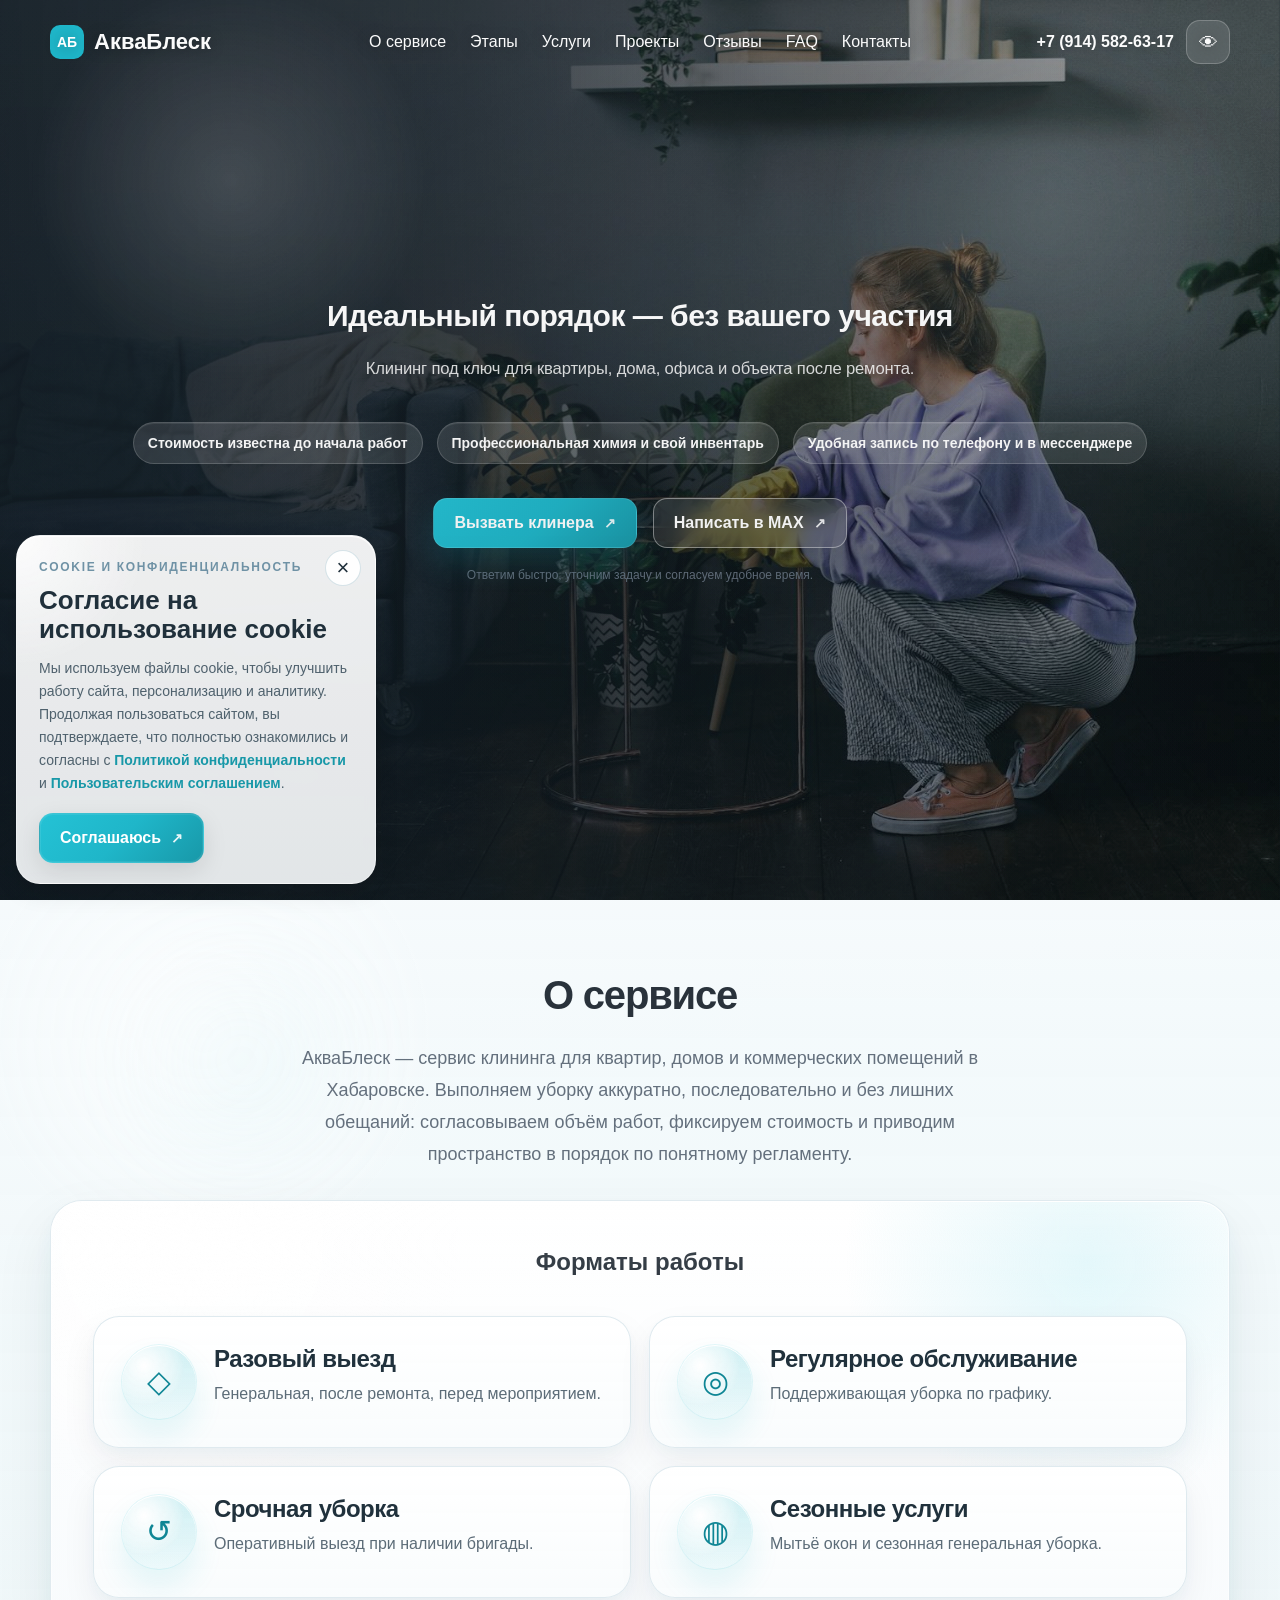
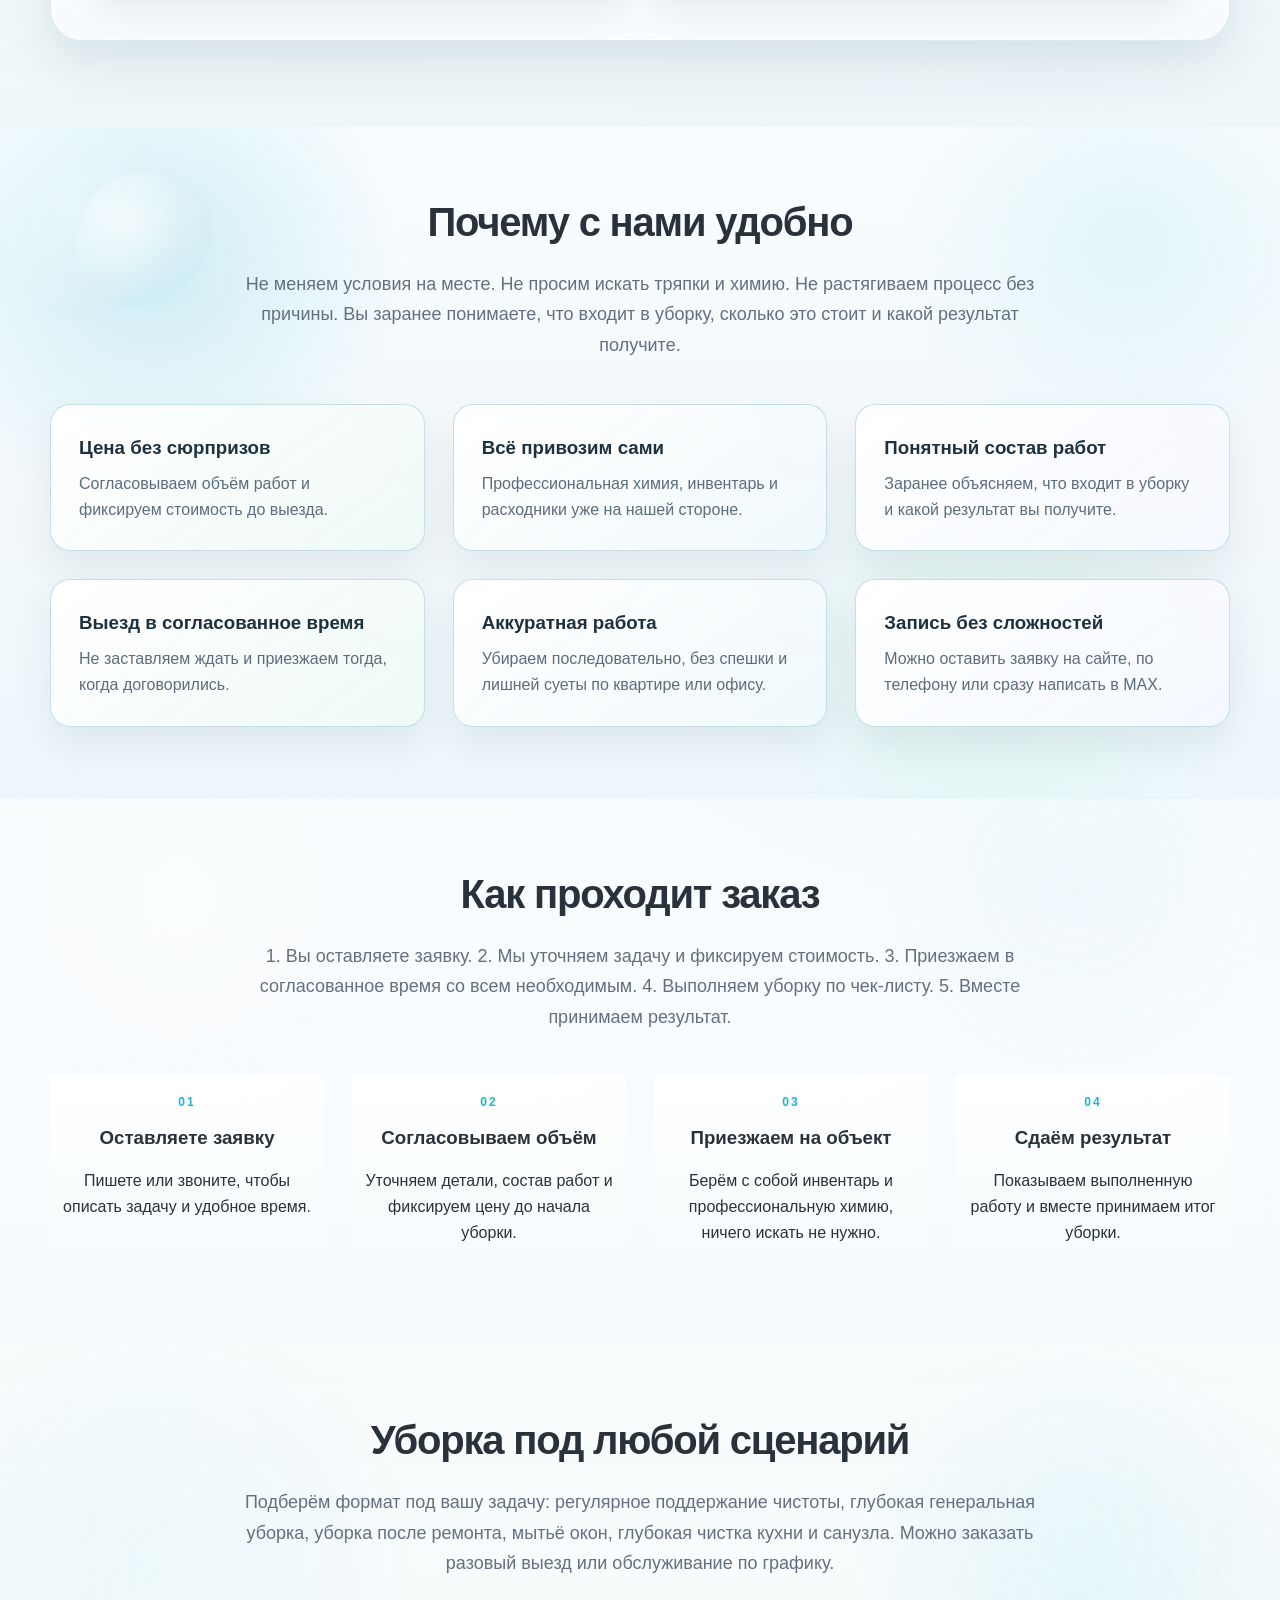
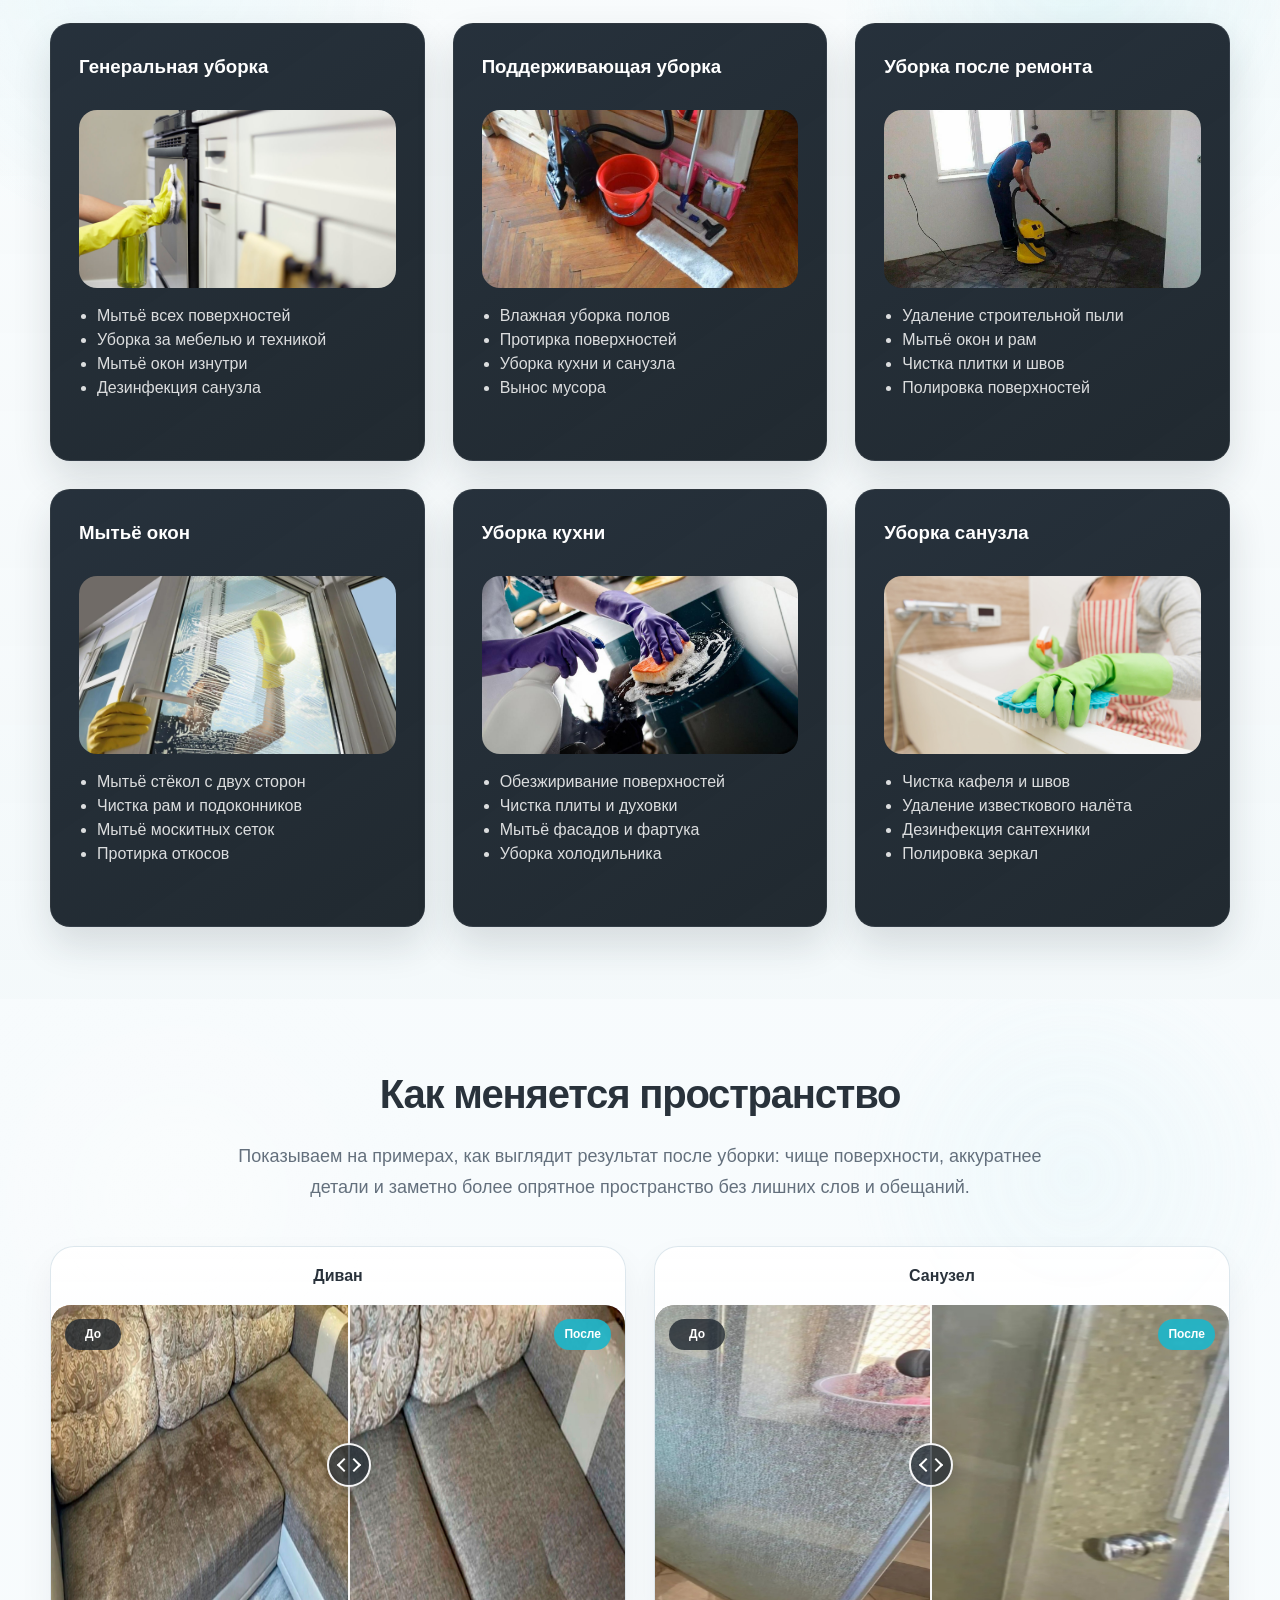
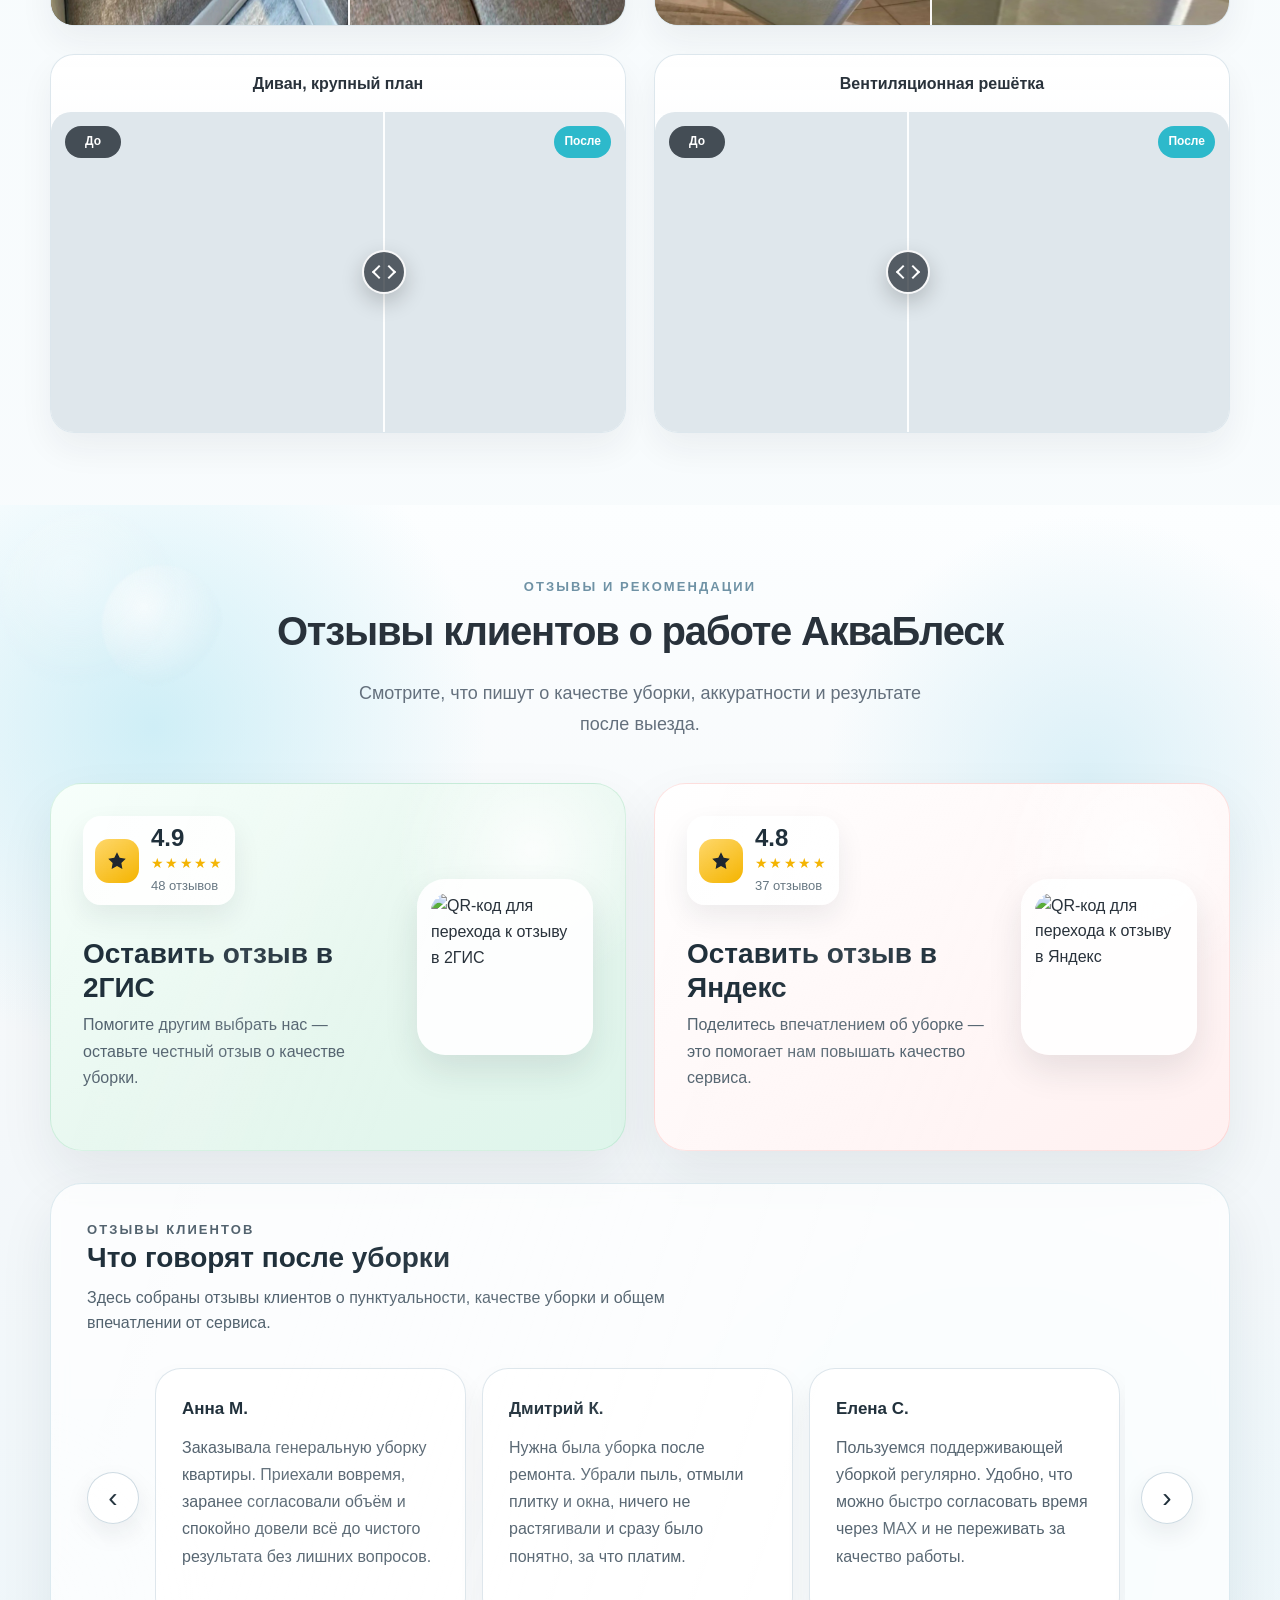
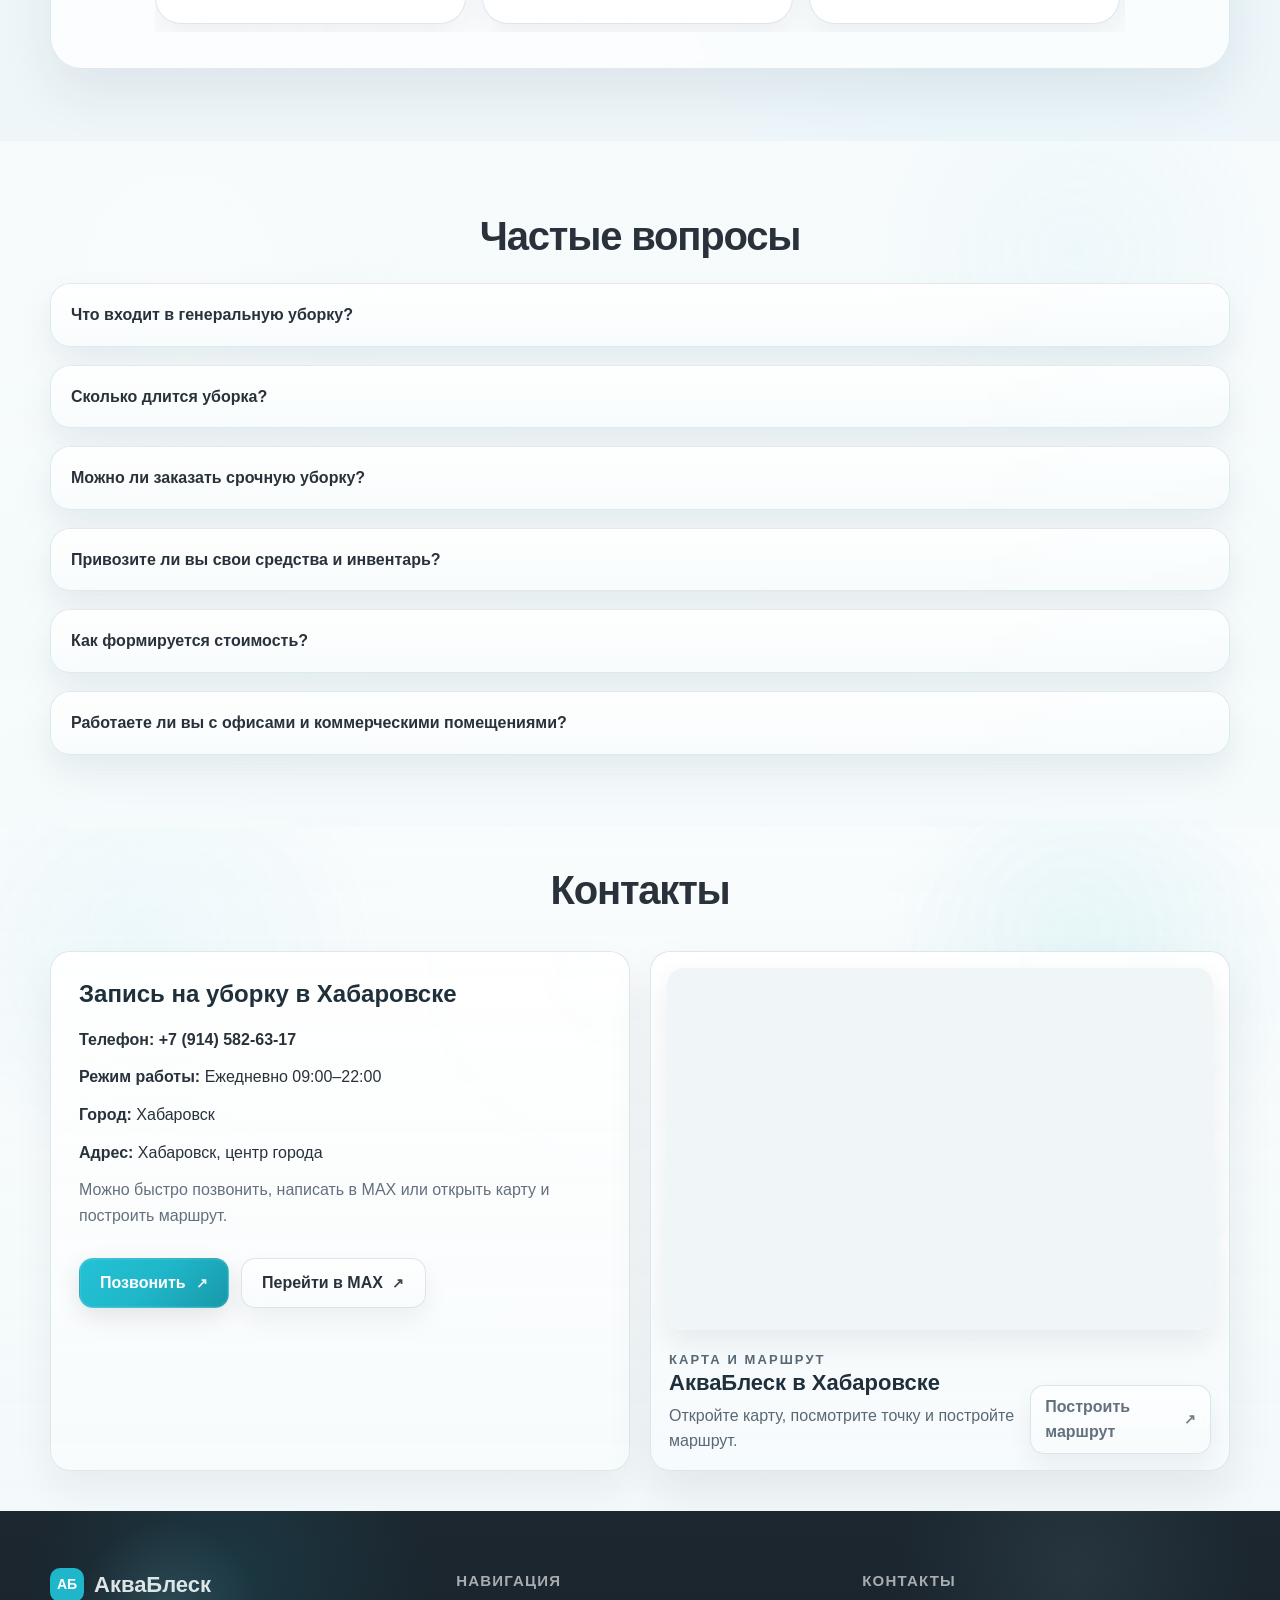
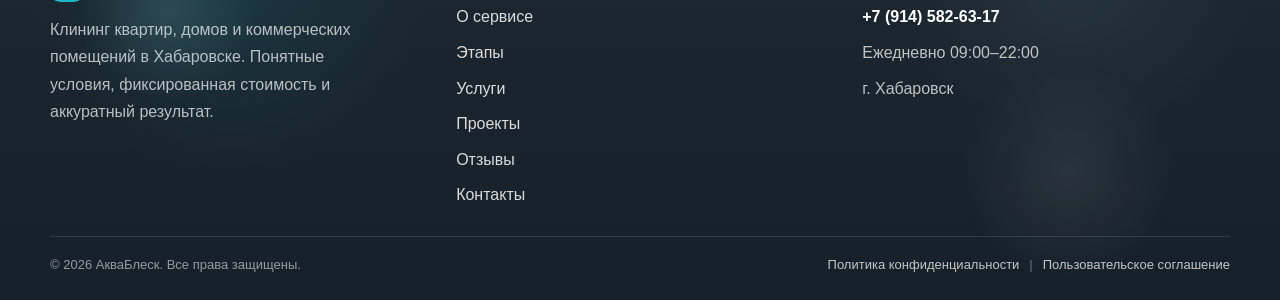
==== commit d2349c06: "Initial commit Add project files and initial structure" ====
--- a/index.html
+++ b/index.html
@@ -17,7 +17,7 @@
   <meta name="ICBM" content="48.480223, 135.071917">
   <link rel="canonical" href="./">
   <meta property="og:url" content="./">
-  <meta http-equiv="Content-Security-Policy" content="default-src 'self'; img-src 'self' data: https:; style-src 'self'; script-src 'self'; font-src 'self' data:; frame-src 'self' https://www.google.com https://maps.google.com https://www.google.ru; object-src 'none'; base-uri 'self'; form-action 'self'; frame-ancestors 'none'; upgrade-insecure-requests">
+  <meta http-equiv="Content-Security-Policy" content="default-src 'self'; img-src 'self' data: https:; style-src 'self'; script-src 'self'; font-src 'self' data:; frame-src 'self' https://www.google.com https://maps.google.com https://www.google.ru https://yandex.ru https://yandex.com https://api-maps.yandex.ru https://widgets.2gis.com https://2gis.ru https://2gis.com; object-src 'none'; base-uri 'self'; form-action 'self'; frame-ancestors 'none'; upgrade-insecure-requests">
   <meta http-equiv="Permissions-Policy" content="geolocation=(), microphone=(), camera=()">
   <meta property="og:type" content="website">
   <meta property="og:locale" content="ru_RU">
@@ -28,14 +28,17 @@
   <meta name="twitter:title" content="АкваБлеск | Клининг квартир, домов и офисов в Хабаровске">
   <meta name="twitter:description" content="Клининг в Хабаровске с фиксированной ценой, понятными условиями и быстрым расчётом стоимости.">
   <link rel="preload" as="image" href="assets/hero-bg.jpg" fetchpriority="high">
+  <link rel="preload" as="image" href="assets/qr-2gis.svg" fetchpriority="high">
+  <link rel="preload" as="image" href="assets/qr-yandex.svg" fetchpriority="high">
+  <link rel="preconnect" href="https://api.qrserver.com" crossorigin>
   <link rel="icon" type="image/svg+xml" href="favicon.svg">
   <link rel="icon" type="image/png" sizes="16x16" href="favicon-16x16.png">
   <link rel="icon" type="image/png" sizes="32x32" href="favicon-32x32.png">
   <link rel="icon" type="image/x-icon" href="favicon.ico">
   <link rel="apple-touch-icon" sizes="180x180" href="apple-touch-icon.png">
   <link rel="manifest" href="site.webmanifest">
-  <script src="accessibility.js"></script>
-  <link rel="stylesheet" href="style.css">
+  <script src="accessibility.js?v=20260406j"></script>
+  <link rel="stylesheet" href="style.css?v=20260412k">
   <script type="application/ld+json">
     {
       "@context": "https://schema.org",
@@ -116,6 +119,7 @@
       </a>
       <nav class="nav desktop-nav" aria-label="Основная навигация">
         <a href="#home/about-company">О сервисе</a>
+        <a href="#home/order-steps">Этапы</a>
         <a href="#home/services">Услуги</a>
         <a href="#home/projects">Проекты</a>
         <a href="#home/reviews">Отзывы</a>
@@ -135,6 +139,7 @@
     </div>
     <nav id="mobile-menu" class="nav mobile-nav is-hidden" aria-label="Мобильная навигация">
       <a href="#home/about-company">О сервисе</a>
+      <a href="#home/order-steps">Этапы</a>
       <a href="#home/services">Услуги</a>
       <a href="#home/projects">Проекты</a>
       <a href="#home/reviews">Отзывы</a>
@@ -174,10 +179,10 @@
                 <span>Удобная запись по телефону и в мессенджере</span>
               </div>
               <div class="button-row">
-                <button class="button primary js-open-order-modal" type="button">Рассчитать стоимость</button>
+                <button class="button primary js-open-order-modal" type="button">Вызвать клинера</button>
                 <a class="button outline" data-max-link data-max-variant="hero" href="https://max.ru/" target="_blank" rel="noopener noreferrer" aria-label="Написать в MAX" title="Написать в MAX">Написать в MAX</a>
               </div>
-              <p class="tiny muted hero-note">Ответим быстро и подберём удобное время.</p>
+              <p class="tiny muted hero-note">Ответим быстро, уточним задачу и согласуем удобное время.</p>
             </div>
           </div>
         </div>
@@ -198,6 +203,34 @@
             <article class="work-mode-card reveal-up" style="--card-delay: 140ms;"><span class="work-mode-icon" aria-hidden="true">↺</span><div class="work-mode-copy"><h3>Срочная уборка</h3><p>Оперативный выезд при наличии бригады.</p></div></article>
             <article class="work-mode-card reveal-up" style="--card-delay: 210ms;"><span class="work-mode-icon" aria-hidden="true">◍</span><div class="work-mode-copy"><h3>Сезонные услуги</h3><p>Мытьё окон и сезонная генеральная уборка.</p></div></article>
           </div>
+        </div>
+      </div>
+    </section>
+
+    <section class="section advantages-section">
+      <div class="container">
+        <h2 class="section-title">Почему с нами удобно</h2>
+        <p class="lead muted center section-subtitle">Не меняем условия на месте. Не просим искать тряпки и химию. Не растягиваем процесс без причины. Вы заранее понимаете, что входит в уборку, сколько это стоит и какой результат получите.</p>
+        <div class="grid three advantages-grid">
+          <article class="card advantage-tone"><h3>Цена без сюрпризов</h3><p>Согласовываем объём работ и фиксируем стоимость до выезда.</p></article>
+          <article class="card advantage-tone"><h3>Всё привозим сами</h3><p>Профессиональная химия, инвентарь и расходники уже на нашей стороне.</p></article>
+          <article class="card advantage-tone"><h3>Понятный состав работ</h3><p>Заранее объясняем, что входит в уборку и какой результат вы получите.</p></article>
+          <article class="card advantage-tone"><h3>Выезд в согласованное время</h3><p>Не заставляем ждать и приезжаем тогда, когда договорились.</p></article>
+          <article class="card advantage-tone"><h3>Аккуратная работа</h3><p>Убираем последовательно, без спешки и лишней суеты по квартире или офису.</p></article>
+          <article class="card advantage-tone"><h3>Запись без сложностей</h3><p>Можно оставить заявку на сайте, по телефону или сразу написать в MAX.</p></article>
+        </div>
+      </div>
+    </section>
+
+    <section id="order-steps" class="section">
+      <div class="container">
+        <h2 class="section-title">Как проходит заказ</h2>
+        <p class="lead muted center section-subtitle">1. Вы оставляете заявку. 2. Мы уточняем задачу и фиксируем стоимость. 3. Приезжаем в согласованное время со всем необходимым. 4. Выполняем уборку по чек-листу. 5. Вместе принимаем результат.</p>
+        <div class="grid four centered-grid">
+          <article class="step-card"><span class="step-num">01</span><h3>Оставляете заявку</h3><p>Пишете или звоните, чтобы описать задачу и удобное время.</p></article>
+          <article class="step-card"><span class="step-num">02</span><h3>Согласовываем объём</h3><p>Уточняем детали, состав работ и фиксируем цену до начала уборки.</p></article>
+          <article class="step-card"><span class="step-num">03</span><h3>Приезжаем на объект</h3><p>Берём с собой инвентарь и профессиональную химию, ничего искать не нужно.</p></article>
+          <article class="step-card"><span class="step-num">04</span><h3>Сдаём результат</h3><p>Показываем выполненную работу и вместе принимаем итог уборки.</p></article>
         </div>
       </div>
     </section>
@@ -278,33 +311,9 @@
       </div>
     </section>
 
-    <section class="section advantages-section">
-      <div class="container">
-        <h2 class="section-title">Почему с нами удобно</h2>
-        <p class="lead muted center section-subtitle">Не меняем условия на месте. Не просим искать тряпки и химию. Не растягиваем процесс без причины. Вы заранее понимаете, что входит в уборку, сколько это стоит и какой результат получите.</p>
-        <div class="grid three advantages-grid">
-          <article class="card advantage-tone"><h3>Цена без сюрпризов</h3><p>Согласовываем объём работ и фиксируем стоимость до выезда.</p></article>
-          <article class="card advantage-tone"><h3>Всё привозим сами</h3><p>Профессиональная химия, инвентарь и расходники уже на нашей стороне.</p></article>
-          <article class="card advantage-tone"><h3>Понятный состав работ</h3><p>Заранее объясняем, что входит в уборку и какой результат вы получите.</p></article>
-          <article class="card advantage-tone"><h3>Выезд в согласованное время</h3><p>Не заставляем ждать и приезжаем тогда, когда договорились.</p></article>
-          <article class="card advantage-tone"><h3>Аккуратная работа</h3><p>Убираем последовательно, без спешки и лишней суеты по квартире или офису.</p></article>
-          <article class="card advantage-tone"><h3>Запись без сложностей</h3><p>Можно оставить заявку на сайте, по телефону или сразу написать в MAX.</p></article>
-        </div>
-      </div>
-    </section>
-
-    <section class="section">
-      <div class="container">
-        <h2 class="section-title">Как проходит заказ</h2>
-        <p class="lead muted center section-subtitle">1. Вы оставляете заявку. 2. Мы уточняем задачу и фиксируем стоимость. 3. Приезжаем в согласованное время со всем необходимым. 4. Выполняем уборку по чек-листу. 5. Вместе принимаем результат.</p>
-        <div class="grid four centered-grid">
-          <article class="step-card"><span class="step-num">01</span><h3>Оставляете заявку</h3><p>Пишете или звоните, чтобы описать задачу и удобное время.</p></article>
-          <article class="step-card"><span class="step-num">02</span><h3>Согласовываем объём</h3><p>Уточняем детали, состав работ и фиксируем цену до начала уборки.</p></article>
-          <article class="step-card"><span class="step-num">03</span><h3>Приезжаем на объект</h3><p>Берём с собой инвентарь и профессиональную химию, ничего искать не нужно.</p></article>
-          <article class="step-card"><span class="step-num">04</span><h3>Сдаём результат</h3><p>Показываем выполненную работу и вместе принимаем итог уборки.</p></article>
-        </div>
-      </div>
-    </section>
+
+
+
 
 
     <section id="reviews" class="section reviews-section">
@@ -315,35 +324,57 @@
           <p class="lead muted reviews-lead">Смотрите, что пишут о качестве уборки, аккуратности и результате после выезда.</p>
         </div>
         <div class="grid two review-cards">
-          <article class="review-card review-card-gis" data-review-card="gis">
+          <article class="review-card review-card-gis" data-review-card="gis" data-review-source="2gis">
             <div class="review-copy">
-              <div class="review-logo review-logo-gis">
-                <span class="review-logo-mark">2</span>
-                <span class="review-logo-text">2ГИС</span>
+              <div class="review-topbar">
+                <div class="review-logo review-logo-gis">
+                  <span class="review-logo-mark" data-review-brand-mark>2GIS</span>
+                  <span class="review-logo-text" data-review-source-label></span>
+                </div>
+                <div class="review-rating-summary review-rating-summary-gis">
+                <span class="review-rating-icon" data-review-rating-icon aria-hidden="true">
+                  <svg viewBox="0 0 24 24" focusable="false" aria-hidden="true"><path d="M12 2.5l2.94 5.96 6.58.96-4.76 4.64 1.12 6.55L12 17.52 6.12 20.61l1.12-6.55L2.48 9.42l6.58-.96L12 2.5z"></path></svg>
+                </span>
+                <div class="review-rating-copy">
+                  <span class="review-rating-value" data-review-rating>4.9</span>
+                  <span class="review-rating-stars" data-review-stars>★★★★★</span>
+                  <span class="review-rating-count" data-review-count>48 отзывов</span>
+                </div>
+              </div>
               </div>
               <h3 data-review-title>Оставить отзыв в 2ГИС</h3>
               <p data-review-text>Если уже работали с нами, можно быстро перейти на страницу компании и оставить отзыв о качестве уборки.</p>
-              <a class="button review-button gis-solid" data-review-link href="#" target="_blank" rel="noopener noreferrer">Перейти к отзыву</a>
             </div>
             <div class="qr-shell">
-              <a data-review-qr-link href="#" target="_blank" rel="noopener noreferrer" aria-label="Открыть QR-ссылку 2ГИС">
-                <img data-review-qr src="assets/qr-2gis.svg" alt="QR-код для отзыва в 2ГИС">
+              <a class="qr-shell-link" data-review-qr-link href="#" target="_blank" rel="noopener noreferrer" aria-label="Открыть QR-ссылку 2ГИС">
+                <img data-review-qr src="assets/qr-2gis.svg" alt="QR-код для отзыва в 2ГИС" loading="eager" decoding="sync" fetchpriority="high">
               </a>
             </div>
           </article>
-          <article class="review-card review-card-yandex" data-review-card="yandex">
+          <article class="review-card review-card-yandex" data-review-card="yandex" data-review-source="yandex">
             <div class="review-copy">
-              <div class="review-logo review-logo-yandex">
-                <span class="review-logo-mark">Я</span>
-                <span class="review-logo-text">Яндекс</span>
+              <div class="review-topbar">
+                <div class="review-logo review-logo-yandex">
+                  <span class="review-logo-mark" data-review-brand-mark></span>
+                  <span class="review-logo-text" data-review-source-label>Яндекс Карты</span>
+                </div>
+                <div class="review-rating-summary review-rating-summary-yandex">
+                <span class="review-rating-icon" data-review-rating-icon aria-hidden="true">
+                  <svg viewBox="0 0 24 24" focusable="false" aria-hidden="true"><path d="M12 2.5l2.94 5.96 6.58.96-4.76 4.64 1.12 6.55L12 17.52 6.12 20.61l1.12-6.55L2.48 9.42l6.58-.96L12 2.5z"></path></svg>
+                </span>
+                <div class="review-rating-copy">
+                  <span class="review-rating-value" data-review-rating>4.8</span>
+                  <span class="review-rating-stars" data-review-stars>★★★★★</span>
+                  <span class="review-rating-count" data-review-count>37 отзывов</span>
+                </div>
+              </div>
               </div>
               <h3 data-review-title>Оставить отзыв в Яндекс</h3>
               <p data-review-text>Переходите на карточку компании в Яндекс Картах и поделитесь впечатлением о результате уборки.</p>
-              <a class="button review-button yandex-solid" data-review-link href="#" target="_blank" rel="noopener noreferrer">Перейти</a>
             </div>
             <div class="qr-shell">
-              <a data-review-qr-link href="#" target="_blank" rel="noopener noreferrer" aria-label="Открыть QR-ссылку Яндекс">
-                <img data-review-qr src="assets/qr-yandex.svg" alt="QR-код для отзыва в Яндекс">
+              <a class="qr-shell-link" data-review-qr-link href="#" target="_blank" rel="noopener noreferrer" aria-label="Открыть QR-ссылку Яндекс">
+                <img data-review-qr src="assets/qr-yandex.svg" alt="QR-код для отзыва в Яндекс" loading="eager" decoding="sync" fetchpriority="high">
               </a>
             </div>
           </article>
@@ -351,14 +382,9 @@
         <div class="reviews-widget">
           <div class="reviews-widget-head">
             <div>
-              <p class="eyebrow widget-eyebrow">Отзывы на Яндекс Картах</p>
+              <p class="eyebrow widget-eyebrow">Отзывы клиентов</p>
               <h3>Что говорят после уборки</h3>
               <p>Здесь собраны отзывы клиентов о пунктуальности, качестве уборки и общем впечатлении от сервиса.</p>
-            </div>
-            <div class="reviews-widget-rating">
-              <span class="rating-value">4.8</span>
-              <span class="rating-stars">★★★★★</span>
-              <span class="rating-note">на основе отзывов клиентов</span>
             </div>
           </div>
           <div class="reviews-slider-shell">
@@ -367,33 +393,25 @@
               <article class="review-slide">
                 <div class="review-slide-head">
                   <strong>Анна М.</strong>
-                  <span>Яндекс Карты</span>
-                </div>
-                <div class="review-slide-stars">★★★★★</div>
+                </div>
                 <p>Заказывала генеральную уборку квартиры. Приехали вовремя, заранее согласовали объём и спокойно довели всё до чистого результата без лишних вопросов.</p>
               </article>
               <article class="review-slide">
                 <div class="review-slide-head">
                   <strong>Дмитрий К.</strong>
-                  <span>Яндекс Карты</span>
-                </div>
-                <div class="review-slide-stars">★★★★★</div>
+                </div>
                 <p>Нужна была уборка после ремонта. Убрали пыль, отмыли плитку и окна, ничего не растягивали и сразу было понятно, за что платим.</p>
               </article>
               <article class="review-slide">
                 <div class="review-slide-head">
                   <strong>Елена С.</strong>
-                  <span>Яндекс Карты</span>
-                </div>
-                <div class="review-slide-stars">★★★★★</div>
+                </div>
             <p>Пользуемся поддерживающей уборкой регулярно. Удобно, что можно быстро согласовать время через MAX и не переживать за качество работы.</p>
               </article>
               <article class="review-slide">
                 <div class="review-slide-head">
                   <strong>Марина П.</strong>
-                  <span>Яндекс Карты</span>
-                </div>
-                <div class="review-slide-stars">★★★★★</div>
+                </div>
                 <p>Заказывала уборку кухни и санузла. Хорошо отмыли сложные места, плитку и смесители, после визита всё выглядело действительно аккуратно и свежо.</p>
               </article>
             </div>
@@ -432,7 +450,7 @@
           </div>
           <div class="map-card map-box">
             <div class="map-frame-shell">
-              <iframe class="map-frame" data-map-embed title="Карта АкваБлеск" loading="lazy" referrerpolicy="no-referrer-when-downgrade" src="about:blank"></iframe>
+              <iframe class="map-frame" data-map-embed title="Карта АкваБлеск" loading="lazy" referrerpolicy="no-referrer-when-downgrade" allowfullscreen src="about:blank"></iframe>
             </div>
             <div class="map-meta">
               <div>
@@ -449,7 +467,7 @@
   </main>
 
   <main class="view is-hidden" data-view="services-page">
-    <section class="section"><div class="container narrow-wide"><h1 class="section-title">Наши услуги</h1><div class="page-stack"><article class="page-service"><img src="assets/service-general-2026.jpg" alt="Генеральная уборка"><div><h2>Генеральная уборка</h2><p>Подходит, когда нужно привести квартиру, дом или офис в полный порядок: тщательно пройтись по поверхностям, кухне, санузлу и всем зонам, которые давно откладывались.</p><a class="button primary" href="#home/calculator">Рассчитать стоимость</a></div></article><article class="page-service reverse"><img src="assets/service-maintenance-2026.jpg" alt="Поддерживающая уборка"><div><h2>Поддерживающая уборка</h2><p>Регулярный формат для тех, кто хочет поддерживать чистоту без постоянной нагрузки на себя. Согласовываем график и приезжаем в удобное время.</p><a class="button primary" href="#home/calculator">Рассчитать стоимость</a></div></article><article class="page-service"><img src="assets/service-renovation-2026.jpg" alt="Уборка после ремонта"><div><h2>Уборка после ремонта</h2><p>Убираем строительную пыль, следы смесей, загрязнения на плитке, окнах и поверхностях, чтобы помещение было готово к нормальной жизни или работе.</p><a class="button primary" href="#home/calculator">Рассчитать стоимость</a></div></article><article class="page-service reverse"><img src="assets/service-windows-2026.jpg" alt="Мытьё окон"><div><h2>Мытьё окон</h2><p>Отмываем стёкла, рамы, подоконники и откосы, чтобы окна снова пропускали свет и выглядели аккуратно без разводов и пыли.</p><a class="button primary" href="#home/calculator">Рассчитать стоимость</a></div></article><article class="page-service"><img src="assets/service-kitchen-2026.jpg" alt="Уборка кухни"><div><h2>Уборка кухни</h2><p>Глубокая чистка кухни с акцентом на рабочие поверхности, фасады, плиту, духовку, вытяжку и другие зоны, где быстрее всего накапливаются жир и загрязнения.</p><a class="button primary" href="#home/calculator">Рассчитать стоимость</a></div></article><article class="page-service reverse"><img src="assets/service-bathroom-2026.jpg" alt="Уборка санузла"><div><h2>Уборка санузла</h2><p>Тщательно очищаем плитку, сантехнику, швы, смесители, зеркала и другие поверхности, чтобы санузел выглядел чисто, аккуратно и свежо.</p><a class="button primary" href="#home/calculator">Рассчитать стоимость</a></div></article></div></div></section>
+    <section class="section"><div class="container narrow-wide"><h1 class="section-title">Наши услуги</h1><div class="page-stack"><article class="page-service"><img src="assets/service-general-2026.jpg" alt="Генеральная уборка"><div><h2>Генеральная уборка</h2><p>Подходит, когда нужно привести квартиру, дом или офис в полный порядок: тщательно пройтись по поверхностям, кухне, санузлу и всем зонам, которые давно откладывались.</p><button class="button primary js-open-order-modal" type="button">Вызвать клинера</button></div></article><article class="page-service reverse"><img src="assets/service-maintenance-2026.jpg" alt="Поддерживающая уборка"><div><h2>Поддерживающая уборка</h2><p>Регулярный формат для тех, кто хочет поддерживать чистоту без постоянной нагрузки на себя. Согласовываем график и приезжаем в удобное время.</p><button class="button primary js-open-order-modal" type="button">Вызвать клинера</button></div></article><article class="page-service"><img src="assets/service-renovation-2026.jpg" alt="Уборка после ремонта"><div><h2>Уборка после ремонта</h2><p>Убираем строительную пыль, следы смесей, загрязнения на плитке, окнах и поверхностях, чтобы помещение было готово к нормальной жизни или работе.</p><button class="button primary js-open-order-modal" type="button">Вызвать клинера</button></div></article><article class="page-service reverse"><img src="assets/service-windows-2026.jpg" alt="Мытьё окон"><div><h2>Мытьё окон</h2><p>Отмываем стёкла, рамы, подоконники и откосы, чтобы окна снова пропускали свет и выглядели аккуратно без разводов и пыли.</p><button class="button primary js-open-order-modal" type="button">Вызвать клинера</button></div></article><article class="page-service"><img src="assets/service-kitchen-2026.jpg" alt="Уборка кухни"><div><h2>Уборка кухни</h2><p>Глубокая чистка кухни с акцентом на рабочие поверхности, фасады, плиту, духовку, вытяжку и другие зоны, где быстрее всего накапливаются жир и загрязнения.</p><button class="button primary js-open-order-modal" type="button">Вызвать клинера</button></div></article><article class="page-service reverse"><img src="assets/service-bathroom-2026.jpg" alt="Уборка санузла"><div><h2>Уборка санузла</h2><p>Тщательно очищаем плитку, сантехнику, швы, смесители, зеркала и другие поверхности, чтобы санузел выглядел чисто, аккуратно и свежо.</p><button class="button primary js-open-order-modal" type="button">Вызвать клинера</button></div></article></div></div></section>
   </main>
 
   <main class="view is-hidden" data-view="reviews-page">
@@ -457,7 +475,7 @@
   </main>
 
   <main class="view is-hidden" data-view="contacts-page">
-    <section class="section"><div class="container narrow-wide"><h1 class="section-title">Контакты</h1><div class="grid two contacts-grid"><div class="contact-block"><p><strong>Телефон:</strong> <a class="call-link phone-link" data-site-phone-link data-site-phone-text href="tel:+79145826317" aria-label="Позвонить по номеру +7 914 582 63 17">+7 (914) 582-63-17</a></p><p><strong>Режим работы:</strong> <span data-site-hours>Ежедневно с 09:00 до 22:00</span></p><p><strong>Город:</strong> <span data-site-city>Хабаровск</span></p><p><strong>Адрес:</strong> <span data-map-address-text>Хабаровск, центр города</span></p><div class="button-row"><a class="button primary call-link" data-site-phone-link href="tel:+79145826317" aria-label="Позвонить по номеру +7 914 582 63 17">Позвонить</a><a class="button outline" data-max-link data-max-variant="contacts" href="https://max.ru/" target="_blank" rel="noopener noreferrer" aria-label="Перейти в MAX" title="Перейти в MAX">Написать в MAX</a></div><div class="map-card map-box small-map"><div class="map-frame-shell"><iframe class="map-frame" data-map-embed title="Карта АкваБлеск" loading="lazy" referrerpolicy="no-referrer-when-downgrade" src="about:blank"></iframe></div><div class="map-meta"><div><h3 data-map-title>АкваБлеск в Хабаровске</h3><p data-map-note>Откройте карту, чтобы посмотреть точку, адрес и построить маршрут.</p></div><a class="button outline small" data-map-route href="https://www.google.com/maps" target="_blank" rel="noopener noreferrer">Построить маршрут</a></div></div></div><form class="card form js-lead-form" novalidate><input class="hp-field" type="text" name="company" tabindex="-1" autocomplete="off" aria-hidden="true"><input type="hidden" name="form_name" value="contact-request"><h2>Оставьте заявку</h2><input name="name" placeholder="Как к вам обращаться" required><input name="phone" type="tel" placeholder="Телефон для связи" required><input name="email" type="email" placeholder="E-mail для подтверждения (необязательно)"><textarea name="message" placeholder="Коротко опишите задачу, адрес или удобное время"></textarea><button class="button primary" type="submit">Отправить заявку</button><p class="form-status" aria-live="polite"></p><p class="tiny muted">После отправки свяжемся, уточним детали и предложим удобное время выезда.</p></form></div></div></section>
+    <section class="section"><div class="container narrow-wide"><h1 class="section-title">Контакты</h1><div class="grid two contacts-grid"><div class="contact-block"><p><strong>Телефон:</strong> <a class="call-link phone-link" data-site-phone-link data-site-phone-text href="tel:+79145826317" aria-label="Позвонить по номеру +7 914 582 63 17">+7 (914) 582-63-17</a></p><p><strong>Режим работы:</strong> <span data-site-hours>Ежедневно с 09:00 до 22:00</span></p><p><strong>Город:</strong> <span data-site-city>Хабаровск</span></p><p><strong>Адрес:</strong> <span data-map-address-text>Хабаровск, центр города</span></p><div class="button-row"><a class="button primary call-link" data-site-phone-link href="tel:+79145826317" aria-label="Позвонить по номеру +7 914 582 63 17">Позвонить</a><a class="button outline" data-max-link data-max-variant="contacts" href="https://max.ru/" target="_blank" rel="noopener noreferrer" aria-label="Перейти в MAX" title="Перейти в MAX">Написать в MAX</a></div><div class="map-card map-box small-map"><div class="map-frame-shell"><iframe class="map-frame" data-map-embed title="Карта АкваБлеск" loading="lazy" referrerpolicy="no-referrer-when-downgrade" allowfullscreen src="about:blank"></iframe></div><div class="map-meta"><div><h3 data-map-title>АкваБлеск в Хабаровске</h3><p data-map-note>Откройте карту, чтобы посмотреть точку, адрес и построить маршрут.</p></div><a class="button outline small" data-map-route href="https://www.google.com/maps" target="_blank" rel="noopener noreferrer">Построить маршрут</a></div></div></div><form class="card form js-lead-form" novalidate><input class="hp-field" type="text" name="company" tabindex="-1" autocomplete="off" aria-hidden="true"><input type="hidden" name="form_name" value="contact-request"><h2>Оставьте заявку</h2><input name="name" placeholder="Как к вам обращаться" required><input name="phone" type="tel" placeholder="Телефон для связи" required><input name="email" type="email" placeholder="E-mail для подтверждения (необязательно)"><textarea name="message" placeholder="Коротко опишите задачу, адрес или удобное время"></textarea><button class="button primary" type="submit">Отправить заявку</button><p class="form-status" aria-live="polite"></p><p class="tiny muted">После отправки свяжемся, уточним детали и предложим удобное время выезда.</p></form></div></div></section>
   </main>
 
   <main class="view is-hidden" data-view="privacy">
@@ -480,7 +498,7 @@
       </div>
       <div class="footer-column">
         <h3 class="footer-title">Навигация</h3>
-        <nav class="footer-nav"><a href="#home/about-company">О сервисе</a><a href="#home/services">Услуги</a><a href="#home/projects">Проекты</a><a href="#reviews-page">Отзывы</a><a href="#contacts-page">Контакты</a></nav>
+        <nav class="footer-nav"><a href="#home/about-company">О сервисе</a><a href="#home/order-steps">Этапы</a><a href="#home/services">Услуги</a><a href="#home/projects">Проекты</a><a href="#reviews-page">Отзывы</a><a href="#contacts-page">Контакты</a></nav>
       </div>
       <div class="footer-column">
         <h3 class="footer-title">Контакты</h3>
@@ -497,7 +515,7 @@
   <div class="modal-backdrop is-hidden js-order-modal" aria-hidden="true">
     <div class="modal-card" role="dialog" aria-modal="true" aria-labelledby="order-modal-title">
       <button class="modal-close js-close-order-modal" type="button" aria-label="Закрыть форму">×</button>
-      <h2 id="order-modal-title">Рассчитать стоимость</h2>
+      <h2 id="order-modal-title">Вызвать клинера</h2>
       <p class="modal-lead">Оставьте имя, телефон и услугу или коротко опишите задачу. Мы быстро ответим, уточним детали и предложим удобное время.</p>
       <form class="form js-lead-form js-order-form" novalidate>
         <input class="hp-field" type="text" name="company" tabindex="-1" autocomplete="off" aria-hidden="true">
@@ -525,7 +543,7 @@
           <textarea name="message" class="js-limited-text" maxlength="280" placeholder="Опишите задачу, площадь, удобное время или важные детали"></textarea>
           <span class="char-counter"><span class="js-char-count">0</span>/280</span>
         </label>
-        <button class="button primary" type="submit">Рассчитать стоимость</button>
+        <button class="button primary" type="submit">Вызвать клинера</button>
         <p class="form-status" aria-live="polite"></p>
         <p class="tiny muted">Ответим быстро и поможем выбрать подходящий формат уборки.</p>
       </form>
@@ -551,7 +569,7 @@
 
   <button class="scroll-top" type="button" aria-label="Наверх">↑</button>
 
-  <script src="site-config.js" defer></script>
-  <script src="script.js" defer></script>
+  <script src="site-config.js?v=20260412k" defer></script>
+  <script src="script.js?v=20260412k" defer></script>
 </body>
 </html>
--- a/style.css
+++ b/style.css
@@ -34,13 +34,26 @@
 *::before,
 *::after { box-sizing: border-box; }
 
-html { scroll-behavior: smooth; }
+html,
+body {
+  margin: 0;
+  padding: 0;
+  width: 100%;
+  max-width: 100%;
+}
+
+html {
+  scroll-behavior: smooth;
+  overflow-x: clip;
+}
 section[id] {
   scroll-margin-top: 110px;
 }
 body {
   margin: 0;
   min-width: 320px;
+  width: 100%;
+  overflow-x: clip;
   background:
     radial-gradient(circle at top left, rgba(214, 241, 247, 0.72), transparent 26%),
     radial-gradient(circle at 100% 12%, rgba(225, 246, 251, 0.9), transparent 22%),
@@ -52,6 +65,12 @@
 
 body.modal-open {
   overflow: hidden;
+}
+
+main,
+.view {
+  width: 100%;
+  overflow-x: clip;
 }
 
 body::before,
@@ -82,7 +101,15 @@
 }
 
 a { color: inherit; text-decoration: none; }
-img { display: block; width: 100%; }
+img,
+iframe,
+svg,
+video,
+canvas {
+  display: block;
+  max-width: 100%;
+}
+img { width: 100%; }
 button, input, select, textarea { font: inherit; }
 
 .sr-only {
@@ -563,6 +590,7 @@
 .hero .container {
   width: 100%;
   max-width: none;
+  padding-inline: 0;
 }
 
 .hero {
@@ -860,6 +888,12 @@
 .text-card,
 .rating-card,
 .page-service,
+
+.qr-shell img[data-review-qr] {
+  opacity: 1;
+  transform: translateZ(0);
+}
+
 .reviews-widget {
   position: relative;
   overflow: hidden;
@@ -1417,6 +1451,12 @@
   border-radius: var(--radius);
   height: 320px;
   background: #dfe7ec;
+  touch-action: none;
+  user-select: none;
+}
+
+.compare-slider.is-dragging {
+  cursor: ew-resize;
 }
 
 .compare-base,
@@ -1559,11 +1599,12 @@
 .map-frame {
   width: 100%;
   height: 100%;
-  min-height: 0;
+  min-height: 100%;
   border: 0;
   display: block;
   border-radius: inherit;
   filter: saturate(1.02) contrast(1.02);
+  background: #eef3f6;
 }
 .map-meta {
   display: flex;
@@ -1696,7 +1737,16 @@
   flex-direction: column;
   align-items: flex-start;
   justify-content: flex-start;
+  gap: 0;
   height: 100%;
+}
+
+.review-topbar {
+  position: relative;
+  width: 100%;
+  display: block;
+  min-height: 76px;
+  margin: 0 0 var(--space-lg);
 }
 
 .review-copy h3 {
@@ -1716,11 +1766,92 @@
   min-height: 106px;
 }
 
+.review-rating-summary {
+  position: absolute;
+  top: 0;
+  right: 0;
+  display: inline-flex;
+  align-items: center;
+  gap: 12px;
+  margin: 0;
+  padding: 10px 12px;
+  border-radius: 18px;
+  background: rgba(255,255,255,0.94);
+  box-shadow: 0 12px 28px rgba(31, 39, 48, 0.08);
+}
+
+.review-rating-icon {
+  display: inline-flex;
+  align-items: center;
+  justify-content: center;
+  width: 44px;
+  height: 44px;
+  border-radius: 14px;
+  background: linear-gradient(145deg, #ffd86b, #f4b400);
+  color: #1f2730;
+  flex: 0 0 44px;
+}
+
+.review-rating-icon svg {
+  width: 22px;
+  height: 22px;
+  fill: currentColor;
+}
+
+.review-rating-copy {
+  display: flex;
+  flex-direction: column;
+  gap: 2px;
+}
+
+.review-rating-value {
+  font-size: 24px;
+  line-height: 1;
+  font-weight: 800;
+  color: #20303b;
+}
+
+.review-rating-stars {
+  color: #f4b400;
+  letter-spacing: 0.1em;
+  font-size: 14px;
+}
+
+.review-rating-count {
+  color: #677782;
+  font-size: 13px;
+  line-height: 1.4;
+}
+
+.review-card-manual {
+  background:
+    radial-gradient(circle at 84% 18%, rgba(255,255,255,0.82), transparent 24%),
+    linear-gradient(145deg, #ffffff 0%, #f7fafc 56%, #edf4f8 100%);
+  border: 1px solid rgba(31, 39, 48, 0.12);
+}
+
+.manual-solid {
+  background: linear-gradient(145deg, #314250, #1f2730);
+  color: #fff;
+}
+
+.manual-solid:hover {
+  background: linear-gradient(145deg, #263540, #172028);
+}
+
+.qr-shell-link {
+  display: inline-flex;
+  align-items: center;
+  justify-content: center;
+  width: 100%;
+  height: 100%;
+}
+
 .review-logo {
   display: inline-flex;
   align-items: center;
   gap: 12px;
-  margin: 0 0 var(--space-lg);
+  margin: 0;
   padding: 10px 14px;
   border-radius: 999px;
   font-weight: 700;
@@ -1730,10 +1861,13 @@
   display: inline-flex;
   align-items: center;
   justify-content: center;
-  width: 34px;
+  min-width: 34px;
   height: 34px;
+  padding: 0 12px;
   border-radius: 10px;
-  font-size: 18px;
+  font-size: 15px;
+  line-height: 1;
+  white-space: nowrap;
 }
 
 .review-logo-gis {
@@ -1746,6 +1880,16 @@
   background: linear-gradient(145deg, #2db863, #199651);
 }
 
+.review-card-gis .review-logo {
+  padding: 0;
+  background: transparent;
+  gap: 0;
+}
+
+.review-card-gis .review-logo-text {
+  display: none;
+}
+
 .review-logo-yandex {
   color: #bb2b22;
   background: rgba(240, 68, 56, 0.08);
@@ -1756,9 +1900,12 @@
   background: linear-gradient(145deg, #ff5a4c, #e23728);
 }
 
-.review-button {
-  min-width: 136px;
-  margin-top: auto;
+.review-card-yandex .review-logo {
+  padding-left: 16px;
+}
+
+.review-card-yandex .review-logo-mark {
+  display: none;
 }
 
 .gis-solid {
@@ -1790,6 +1937,11 @@
   background: rgba(255,255,255,0.92);
   box-shadow: 0 16px 34px rgba(31, 39, 48, 0.1);
   justify-self: end;
+}
+
+.qr-shell-link {
+  width: 100%;
+  height: 100%;
 }
 
 .qr-shell img {
@@ -1836,10 +1988,7 @@
 }
 
 .reviews-widget-head {
-  display: flex;
-  align-items: flex-start;
-  justify-content: space-between;
-  gap: var(--content-gap);
+  display: block;
   margin-bottom: 28px;
 }
 
@@ -1936,7 +2085,7 @@
 .review-slide-head {
   display: flex;
   align-items: center;
-  justify-content: space-between;
+  justify-content: flex-start;
   gap: 12px;
   margin-bottom: 12px;
 }
@@ -3799,6 +3948,41 @@
 body.accessibility-mode .hero-content {
   background: #ffffff !important;
   border-color: transparent !important;
+  min-height: auto !important;
+  width: min(1040px, calc(100% - 40px)) !important;
+  max-width: min(1040px, calc(100% - 40px)) !important;
+  padding: 28px 0 34px !important;
+  justify-content: flex-start !important;
+}
+
+html.accessibility-mode .hero,
+body.accessibility-mode .hero,
+html.accessibility-mode .hero-grid,
+body.accessibility-mode .hero-grid,
+html.accessibility-mode .hero-universal,
+body.accessibility-mode .hero-universal {
+  min-height: auto !important;
+}
+
+html.accessibility-mode .hero-copy,
+body.accessibility-mode .hero-copy {
+  width: min(760px, 100%) !important;
+  max-width: min(760px, 100%) !important;
+}
+
+html.accessibility-mode .hero-content .trust-points,
+body.accessibility-mode .hero-content .trust-points {
+  margin: 20px auto 22px !important;
+}
+
+html.accessibility-mode .hero-content .button-row,
+body.accessibility-mode .hero-content .button-row {
+  margin: 0 auto !important;
+}
+
+html.accessibility-mode .hero-note,
+body.accessibility-mode .hero-note {
+  margin-top: 12px !important;
 }
 
 html.accessibility-mode .hero-content::before,
@@ -3880,6 +4064,31 @@
   color: #111111 !important;
 }
 
+@media (max-width: 640px) {
+  html.accessibility-mode .hero-content,
+  body.accessibility-mode .hero-content {
+    width: calc(100% - 20px) !important;
+    max-width: calc(100% - 20px) !important;
+    padding: 20px 0 24px !important;
+  }
+
+  html.accessibility-mode .hero-copy,
+  body.accessibility-mode .hero-copy {
+    width: min(100%, 420px) !important;
+    max-width: min(100%, 420px) !important;
+  }
+
+  html.accessibility-mode .hero-content .trust-points,
+  body.accessibility-mode .hero-content .trust-points {
+    margin: 14px auto 16px !important;
+  }
+
+  html.accessibility-mode .hero-note,
+  body.accessibility-mode .hero-note {
+    margin-top: 8px !important;
+  }
+}
+
 html.accessibility-mode .button::before,
 body.accessibility-mode .button::before,
 html.accessibility-mode .button::after,
@@ -4062,11 +4271,32 @@
 }
 
 @media (max-width: 820px) {
+  body {
+    background: #fcfeff;
+  }
+
+  body::before,
+  body::after {
+    display: none;
+  }
+
+  .site-header {
+    background: rgba(255, 255, 255, 0.96);
+    backdrop-filter: none;
+  }
+
+  .hero,
+  .hero-grid,
+  .hero-universal,
+  .hero-visual {
+    background: transparent !important;
+  }
+
   .hero .hero-content {
     width: calc(100% - 20px) !important;
     max-width: calc(100% - 20px) !important;
-    min-height: 88svh !important;
-    padding: 44px 0 54px !important;
+    min-height: 84svh !important;
+    padding: 30px 0 34px !important;
   }
 
   .hero .hero-copy {
@@ -4097,7 +4327,7 @@
 
   .hero .hero-content .trust-points {
     gap: 10px !important;
-    margin: 24px auto 28px !important;
+    margin: 18px auto 20px !important;
   }
 
   .hero .hero-content .trust-points span {
@@ -4111,42 +4341,48 @@
   }
 
   .hero .hero-note {
-    margin-top: 14px !important;
+    margin-top: 10px !important;
     font-size: 13px !important;
     line-height: 1.45 !important;
   }
 }
 
 @media (max-width: 640px) {
+  .hero {
+    background: #111b23 !important;
+    margin: 0 !important;
+  }
+
   .hero .container.hero-grid {
-    width: 100vw !important;
-    max-width: 100vw !important;
-    margin-inline: calc(50% - 50vw) !important;
+    width: 100% !important;
+    max-width: none !important;
+    margin-inline: auto !important;
+    gap: 0 !important;
   }
 
   .hero .hero-universal {
-    min-height: 100svh !important;
+    min-height: calc(100dvh - 72px) !important;
+    background:
+      linear-gradient(180deg, rgba(12, 20, 28, 0.18) 0%, rgba(12, 20, 28, 0.16) 20%, rgba(12, 20, 28, 0.34) 56%, rgba(12, 20, 28, 0.56) 100%),
+      url("assets/hero-bg.jpg") 52% 28% / cover no-repeat !important;
   }
 
   .hero .hero-universal::before {
-    background: linear-gradient(180deg, rgba(12, 20, 28, 0.34) 0%, rgba(12, 20, 28, 0.28) 32%, rgba(12, 20, 28, 0.42) 100%) !important;
-  }
-
+    display: none !important;
+  }
+
+  .hero .hero-visual,
   .hero .hero-universal::after,
   .hero .hero-visual::after {
     display: none !important;
   }
 
-  .hero .hero-visual img {
-    object-position: center 42% !important;
-    transform: none !important;
-  }
-
   .hero .hero-content {
     width: calc(100% - 24px) !important;
     max-width: calc(100% - 24px) !important;
-    min-height: 100svh !important;
-    padding: 38px 0 42px !important;
+    min-height: calc(100dvh - 72px) !important;
+    padding: 16px 0 18px !important;
+    justify-content: flex-end !important;
   }
 
   .hero .hero-copy {
@@ -4155,7 +4391,7 @@
   }
 
   .hero .hero-title {
-    margin-bottom: 14px !important;
+    margin-bottom: 8px !important;
   }
 
   .hero .hero-title-layout-tablet {
@@ -4176,12 +4412,13 @@
     max-width: 340px !important;
     font-size: 14px !important;
     line-height: 1.58 !important;
+    margin-bottom: 0 !important;
   }
 
   .hero .hero-content .trust-points {
     max-width: 360px !important;
-    margin-top: 22px !important;
-    margin-bottom: 24px !important;
+    margin-top: 12px !important;
+    margin-bottom: 14px !important;
     gap: 8px !important;
   }
 
@@ -4198,14 +4435,21 @@
 
   .hero .hero-note {
     max-width: 320px !important;
+    margin-top: 6px !important;
   }
 }
 
 @media (max-width: 420px) {
+  .site-header {
+    border-bottom-color: rgba(227, 233, 237, 0.9);
+    box-shadow: 0 6px 18px rgba(31, 39, 48, 0.05);
+  }
+
   .hero .hero-content {
     width: calc(100% - 18px) !important;
     max-width: calc(100% - 18px) !important;
-    padding: 34px 0 38px !important;
+    min-height: calc(100dvh - 72px) !important;
+    padding: 14px 0 16px !important;
   }
 
   .hero .hero-copy {
@@ -4224,4 +4468,657 @@
     font-size: 13.5px !important;
     line-height: 1.56 !important;
   }
-}
+
+  .hero .hero-content .trust-points {
+    margin-top: 10px !important;
+    margin-bottom: 12px !important;
+  }
+}
+
+/* Final mobile + accessibility hero hard reset */
+@media (max-width: 640px) {
+  body:not(.accessibility-mode) .hero,
+  html:not(.accessibility-mode) .hero {
+    background: transparent !important;
+  }
+
+  body:not(.accessibility-mode) .hero .container.hero-grid,
+  html:not(.accessibility-mode) .hero .container.hero-grid {
+    width: 100% !important;
+    max-width: none !important;
+    margin: 0 !important;
+    padding: 0 !important;
+  }
+
+  body:not(.accessibility-mode) .hero .hero-universal,
+  html:not(.accessibility-mode) .hero .hero-universal {
+    min-height: calc(100dvh - 72px) !important;
+    margin: 0 !important;
+    background: #111b23 !important;
+  }
+
+  body:not(.accessibility-mode) .hero .hero-visual,
+  html:not(.accessibility-mode) .hero .hero-visual {
+    display: block !important;
+    position: absolute !important;
+    inset: 0 !important;
+    width: 100% !important;
+    height: 100% !important;
+  }
+
+  body:not(.accessibility-mode) .hero .hero-visual img,
+  html:not(.accessibility-mode) .hero .hero-visual img {
+    display: block !important;
+    position: absolute !important;
+    inset: 0 !important;
+    width: 100% !important;
+    height: 100% !important;
+    object-fit: cover !important;
+    object-position: 50% 18% !important;
+    transform: none !important;
+    filter: saturate(1.02) contrast(1.04) !important;
+  }
+
+  body:not(.accessibility-mode) .hero .hero-universal::before,
+  html:not(.accessibility-mode) .hero .hero-universal::before {
+    display: block !important;
+    background: linear-gradient(180deg, rgba(12, 20, 28, 0.16) 0%, rgba(12, 20, 28, 0.14) 18%, rgba(12, 20, 28, 0.3) 52%, rgba(12, 20, 28, 0.56) 100%) !important;
+  }
+
+  body:not(.accessibility-mode) .hero .hero-universal::after,
+  html:not(.accessibility-mode) .hero .hero-universal::after,
+  body:not(.accessibility-mode) .hero .hero-visual::after,
+  html:not(.accessibility-mode) .hero .hero-visual::after {
+    display: none !important;
+  }
+
+  body:not(.accessibility-mode) .hero .hero-content,
+  html:not(.accessibility-mode) .hero .hero-content {
+    width: calc(100% - 18px) !important;
+    max-width: calc(100% - 18px) !important;
+    min-height: calc(100dvh - 72px) !important;
+    margin: 0 auto !important;
+    padding: 0 0 14px !important;
+    justify-content: flex-end !important;
+    background: transparent !important;
+    border: 0 !important;
+  }
+
+  body:not(.accessibility-mode) .hero .hero-copy,
+  html:not(.accessibility-mode) .hero .hero-copy {
+    width: min(100%, 390px) !important;
+    max-width: min(100%, 390px) !important;
+  }
+
+  body:not(.accessibility-mode) .hero .hero-title {
+    margin-bottom: 8px !important;
+  }
+
+  body:not(.accessibility-mode) .hero .hero-subtitle {
+    margin-bottom: 0 !important;
+  }
+
+  body:not(.accessibility-mode) .hero .hero-content .trust-points {
+    margin-top: 10px !important;
+    margin-bottom: 12px !important;
+  }
+
+  body:not(.accessibility-mode) .hero .hero-note {
+    margin-top: 6px !important;
+  }
+}
+
+html.accessibility-mode .hero,
+body.accessibility-mode .hero,
+html.accessibility-mode .hero-grid,
+body.accessibility-mode .hero-grid,
+html.accessibility-mode .hero-universal,
+body.accessibility-mode .hero-universal {
+  min-height: auto !important;
+  background: #ffffff !important;
+}
+
+html.accessibility-mode .hero .container.hero-grid,
+body.accessibility-mode .hero .container.hero-grid {
+  width: 100% !important;
+  max-width: none !important;
+  margin: 0 !important;
+  padding: 0 !important;
+}
+
+html.accessibility-mode .hero-visual,
+body.accessibility-mode .hero-visual,
+html.accessibility-mode .hero-universal::before,
+body.accessibility-mode .hero-universal::before,
+html.accessibility-mode .hero-universal::after,
+body.accessibility-mode .hero-universal::after,
+html.accessibility-mode .hero-visual::after,
+body.accessibility-mode .hero-visual::after,
+html.accessibility-mode .hero-visual img,
+body.accessibility-mode .hero-visual img {
+  display: none !important;
+}
+
+html.accessibility-mode .hero-content,
+body.accessibility-mode .hero-content {
+  width: min(1040px, calc(100% - 28px)) !important;
+  max-width: min(1040px, calc(100% - 28px)) !important;
+  min-height: auto !important;
+  margin: 0 auto !important;
+  padding: 18px 0 22px !important;
+  justify-content: flex-start !important;
+  background: transparent !important;
+  border: 0 !important;
+}
+
+html.accessibility-mode .hero-copy,
+body.accessibility-mode .hero-copy {
+  width: min(100%, 760px) !important;
+  max-width: min(100%, 760px) !important;
+}
+
+html.accessibility-mode .hero-title,
+body.accessibility-mode .hero-title {
+  margin-bottom: 12px !important;
+}
+
+html.accessibility-mode .hero-content .trust-points,
+body.accessibility-mode .hero-content .trust-points {
+  margin: 16px auto 18px !important;
+}
+
+html.accessibility-mode .hero-note,
+body.accessibility-mode .hero-note {
+  margin-top: 8px !important;
+}
+
+@media (max-width: 640px) {
+  html.accessibility-mode .hero-content,
+  body.accessibility-mode .hero-content {
+    width: calc(100% - 20px) !important;
+    max-width: calc(100% - 20px) !important;
+    padding: 14px 0 18px !important;
+  }
+
+  html.accessibility-mode .hero-copy,
+  body.accessibility-mode .hero-copy {
+    width: min(100%, 390px) !important;
+    max-width: min(100%, 390px) !important;
+  }
+
+  html.accessibility-mode .hero-content .trust-points,
+  body.accessibility-mode .hero-content .trust-points {
+    margin: 12px auto 14px !important;
+  }
+}
+
+/* Final cross-browser mobile hero reset */
+@media (max-width: 640px) {
+  .hero,
+  .hero.section,
+  .hero .container.hero-grid,
+  .hero .hero-universal,
+  .hero .hero-content,
+  .hero .hero-copy {
+    width: 100% !important;
+    max-width: none !important;
+    margin: 0 !important;
+  }
+
+  .hero,
+  .hero.section {
+    overflow: hidden !important;
+    padding: 0 !important;
+    background: #111b23 !important;
+  }
+
+  .hero .container.hero-grid {
+    display: block !important;
+    padding: 0 !important;
+  }
+
+  .hero .hero-universal {
+    position: relative !important;
+    display: block !important;
+    min-height: calc(100svh - 73px) !important;
+    overflow: hidden !important;
+    background: #111b23 !important;
+  }
+
+  .hero .hero-visual {
+    position: absolute !important;
+    inset: 0 !important;
+    display: block !important;
+    width: 100% !important;
+    height: 100% !important;
+    z-index: 0 !important;
+  }
+
+  .hero .hero-visual img {
+    position: absolute !important;
+    inset: 0 !important;
+    display: block !important;
+    width: 100% !important;
+    height: 100% !important;
+    object-fit: cover !important;
+    object-position: 50% 18% !important;
+    transform: none !important;
+  }
+
+  .hero .hero-universal::before {
+    content: "" !important;
+    position: absolute !important;
+    inset: 0 !important;
+    display: block !important;
+    z-index: 1 !important;
+    background: linear-gradient(
+      180deg,
+      rgba(10, 16, 22, 0.08) 0%,
+      rgba(10, 16, 22, 0.12) 18%,
+      rgba(10, 16, 22, 0.28) 52%,
+      rgba(10, 16, 22, 0.58) 100%
+    ) !important;
+  }
+
+  .hero .hero-universal::after,
+  .hero .hero-visual::after {
+    display: none !important;
+  }
+
+  .hero .hero-content {
+    position: relative !important;
+    z-index: 2 !important;
+    min-height: calc(100svh - 73px) !important;
+    height: auto !important;
+    padding: 18px 12px 14px !important;
+    display: flex !important;
+    align-items: flex-end !important;
+    justify-content: center !important;
+    background: transparent !important;
+    border: 0 !important;
+  }
+
+  .hero .hero-copy {
+    width: min(100%, 390px) !important;
+    max-width: min(100%, 390px) !important;
+  }
+
+  .hero .hero-title {
+    margin-bottom: 8px !important;
+  }
+
+  .hero .hero-subtitle {
+    margin-bottom: 0 !important;
+  }
+
+  .hero .hero-content .trust-points {
+    margin-top: 10px !important;
+    margin-bottom: 12px !important;
+  }
+
+  .hero .hero-note {
+    margin-top: 6px !important;
+  }
+
+  html.accessibility-mode .hero,
+  body.accessibility-mode .hero,
+  html.accessibility-mode .hero.section,
+  body.accessibility-mode .hero.section,
+  html.accessibility-mode .hero .hero-universal,
+  body.accessibility-mode .hero .hero-universal {
+    background: #ffffff !important;
+    min-height: auto !important;
+  }
+
+  html.accessibility-mode .hero .hero-visual,
+  body.accessibility-mode .hero .hero-visual,
+  html.accessibility-mode .hero .hero-visual img,
+  body.accessibility-mode .hero .hero-visual img,
+  html.accessibility-mode .hero .hero-universal::before,
+  body.accessibility-mode .hero .hero-universal::before,
+  html.accessibility-mode .hero .hero-universal::after,
+  body.accessibility-mode .hero .hero-universal::after {
+    display: none !important;
+  }
+
+  html.accessibility-mode .hero .hero-content,
+  body.accessibility-mode .hero .hero-content {
+    min-height: auto !important;
+    padding: 12px 10px 18px !important;
+    justify-content: flex-start !important;
+  }
+
+  html.accessibility-mode .hero .hero-copy,
+  body.accessibility-mode .hero .hero-copy {
+    width: min(100%, 390px) !important;
+    max-width: min(100%, 390px) !important;
+  }
+}
+
+
+@media (max-width: 900px) {
+  .review-topbar {
+    display: flex;
+    flex-direction: column;
+    align-items: flex-start;
+    min-height: 0;
+    gap: 12px;
+  }
+
+  .review-rating-summary {
+    position: static;
+  }
+}
+
+/* QR cards cleanup: remove source labels and move rating into their place */
+.review-card .review-logo {
+  display: none !important;
+}
+
+.review-card .review-topbar {
+  width: 100%;
+  display: flex;
+  align-items: flex-start;
+  justify-content: flex-start;
+  min-height: 0;
+  margin: 0 0 var(--space-lg);
+}
+
+.review-card .review-rating-summary {
+  position: static;
+  margin: 0;
+}
+
+.review-card .review-rating-copy {
+  min-width: 0;
+}
+
+@media (max-width: 900px) {
+  .review-card .review-topbar {
+    margin-bottom: 12px;
+  }
+
+  .review-card .review-rating-summary {
+    max-width: 100%;
+  }
+}
+
+
+/* === Header + hero overlay fix: transparent header over full-bleed hero === */
+:root {
+  --header-overlay-height: 84px;
+}
+
+.site-header {
+  position: fixed;
+  top: 0;
+  left: 0;
+  right: 0;
+  z-index: 60;
+  background: transparent;
+  border-bottom: 0;
+  box-shadow: none;
+  backdrop-filter: none;
+  transition:
+    background 280ms ease,
+    box-shadow 280ms ease,
+    border-color 280ms ease,
+    backdrop-filter 280ms ease;
+}
+
+.site-header::before {
+  content: none;
+  display: none;
+}
+
+.site-header .header-row {
+  position: relative;
+  z-index: 1;
+  min-height: var(--header-overlay-height);
+  padding-block: 8px;
+}
+
+.site-header .brand,
+.site-header .nav a,
+.site-header .phone-link,
+.site-header .menu-toggle,
+.site-header .accessibility-toggle {
+  color: rgba(255, 255, 255, 0.98);
+  text-shadow: 0 1px 14px rgba(7, 12, 18, 0.34);
+}
+
+.site-header .nav a:hover,
+.site-header .nav a.active,
+.site-header .call-link:hover,
+.site-header .call-link:focus-visible {
+  color: #ffffff;
+}
+
+.site-header .nav a::after {
+  bottom: -8px;
+  background: linear-gradient(90deg, rgba(255, 255, 255, 0.06), rgba(255, 255, 255, 0.94), rgba(31, 182, 201, 0.82));
+}
+
+.site-header .menu-toggle {
+  border-color: rgba(255, 255, 255, 0.18);
+  background: rgba(255, 255, 255, 0.1);
+  box-shadow: none;
+  backdrop-filter: blur(12px);
+}
+
+.site-header .accessibility-toggle {
+  border-color: rgba(255, 255, 255, 0.22);
+  background: rgba(255, 255, 255, 0.12);
+  box-shadow: none;
+  backdrop-filter: blur(12px);
+}
+
+.site-header .accessibility-toggle:hover,
+.site-header .menu-toggle:hover {
+  background: rgba(255, 255, 255, 0.18);
+  border-color: rgba(255, 255, 255, 0.3);
+  color: #ffffff;
+}
+
+.site-header .mobile-nav {
+  width: 100%;
+  background: rgba(8, 14, 20, 0.56);
+  border-top: 1px solid rgba(255, 255, 255, 0.12);
+  backdrop-filter: blur(18px);
+}
+
+.site-header .mobile-nav a {
+  color: rgba(255, 255, 255, 0.98);
+}
+
+.site-header.is-solid {
+  background: rgba(252, 254, 255, 0.72);
+  border-bottom: 0;
+  box-shadow: none;
+  backdrop-filter: blur(16px) saturate(150%);
+}
+
+.site-header.is-solid::before {
+  opacity: 0;
+}
+
+.site-header.is-solid .brand,
+.site-header.is-solid .nav a,
+.site-header.is-solid .phone-link,
+.site-header.is-solid .menu-toggle,
+.site-header.is-solid .accessibility-toggle {
+  color: var(--fg);
+  text-shadow: none;
+}
+
+.site-header.is-solid .nav a:hover,
+.site-header.is-solid .nav a.active,
+.site-header.is-solid .call-link:hover,
+.site-header.is-solid .call-link:focus-visible {
+  color: var(--accent-700);
+}
+
+.site-header.is-solid .menu-toggle {
+  border-color: var(--border);
+  background: rgba(255, 255, 255, 0.92);
+}
+
+.site-header.is-solid .accessibility-toggle {
+  border-color: rgba(207, 221, 229, 0.95);
+  background: rgba(255, 255, 255, 0.9);
+  box-shadow: 0 8px 24px rgba(0, 0, 0, 0.08);
+}
+
+.site-header.is-solid .mobile-nav {
+  background: rgba(252, 254, 255, 0.96);
+  border-top-color: rgba(227, 233, 237, 0.92);
+}
+
+.site-header.is-solid .mobile-nav a {
+  color: var(--fg);
+}
+
+.hero {
+  position: relative;
+  margin: 0 !important;
+  padding: 0 !important;
+  background: #111b23;
+}
+
+.hero .container.hero-grid {
+  width: 100%;
+  max-width: none;
+  margin: 0;
+  padding: 0;
+  gap: 0;
+}
+
+.hero,
+.hero-grid,
+.hero-universal,
+.hero-visual,
+.hero-visual img {
+  width: 100%;
+}
+
+.hero .hero-universal {
+  min-height: 100svh;
+  min-height: 100dvh;
+  border-radius: 0;
+  box-shadow: none;
+}
+
+.hero .hero-visual,
+.hero .hero-visual img {
+  min-height: 100%;
+}
+
+.hero .hero-content {
+  min-height: 100svh;
+  min-height: 100dvh;
+  justify-content: center;
+  width: min(var(--container-max), calc(100% - (var(--container-gutter) * 2)));
+  max-width: min(var(--container-max), calc(100% - (var(--container-gutter) * 2)));
+  margin: 0 auto;
+  padding: calc(var(--header-overlay-height) + 36px) 0 72px;
+}
+
+.hero .hero-copy {
+  width: min(760px, 100%);
+  max-width: min(760px, 100%);
+}
+
+@media (max-width: 820px) {
+  :root {
+    --header-overlay-height: 72px;
+  }
+
+  .site-header {
+    background: transparent !important;
+    border-bottom: 0 !important;
+    box-shadow: none !important;
+    backdrop-filter: none !important;
+  }
+
+  .site-header::before {
+    content: none !important;
+    display: none !important;
+  }
+
+  .site-header .header-row {
+    min-height: var(--header-overlay-height);
+    padding-block: 6px !important;
+  }
+
+  .hero,
+  .hero .container.hero-grid,
+  .hero .hero-universal {
+    margin: 0 !important;
+    padding: 0 !important;
+  }
+
+  .hero .hero-universal {
+    min-height: 100svh !important;
+    min-height: 100dvh !important;
+  }
+
+  .hero .hero-content {
+    width: calc(100% - 24px) !important;
+    max-width: calc(100% - 24px) !important;
+    min-height: 100svh !important;
+    min-height: 100dvh !important;
+    justify-content: center !important;
+    padding: calc(var(--header-overlay-height) + 28px) 0 42px !important;
+  }
+
+  .site-header.is-solid {
+    background: rgba(252, 254, 255, 0.68) !important;
+    border-bottom: 0 !important;
+    box-shadow: none !important;
+    backdrop-filter: blur(14px) saturate(150%) !important;
+  }
+}
+
+@media (max-width: 640px) {
+  .hero,
+  .hero .container.hero-grid,
+  .hero .hero-universal {
+    margin: 0 !important;
+    padding: 0 !important;
+  }
+
+  .hero .hero-universal {
+    min-height: 100svh !important;
+    min-height: 100dvh !important;
+  }
+
+  .hero .hero-content {
+    min-height: 100svh !important;
+    min-height: 100dvh !important;
+    padding-top: calc(var(--header-overlay-height) + 16px) !important;
+    padding-bottom: 30px !important;
+  }
+}
+
+html.accessibility-mode .hero-universal::before,
+html.accessibility-mode .hero-universal::after,
+body.accessibility-mode .hero-universal::before,
+body.accessibility-mode .hero-universal::after {
+  display: none !important;
+  content: none !important;
+}
+
+html.accessibility-mode .hero .hero-content,
+body.accessibility-mode .hero .hero-content {
+  min-height: 100svh !important;
+  min-height: 100dvh !important;
+  justify-content: center !important;
+  padding: calc(var(--header-overlay-height) + 26px) 0 36px !important;
+}
+
+@media (max-width: 820px) {
+  html.accessibility-mode .hero .hero-content,
+  body.accessibility-mode .hero .hero-content {
+    padding: calc(var(--header-overlay-height) + 18px) 0 28px !important;
+  }
+}
